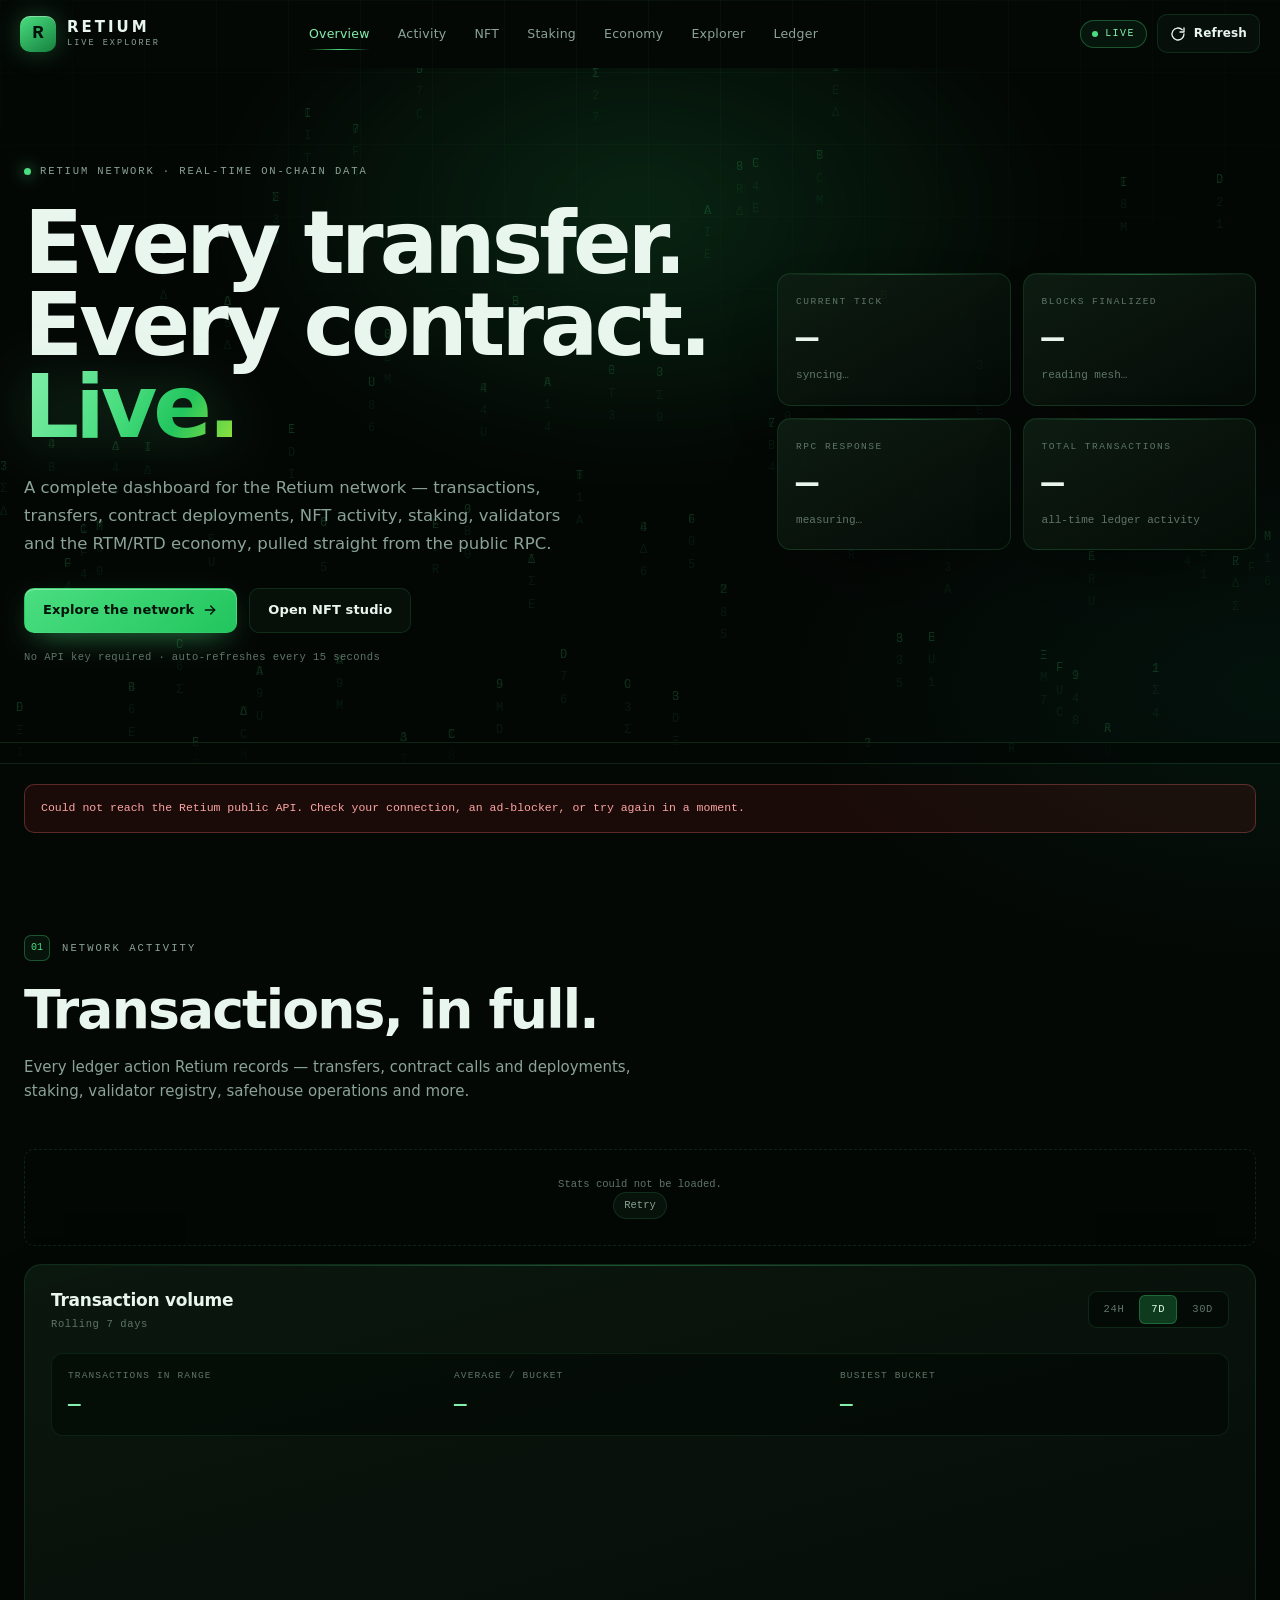
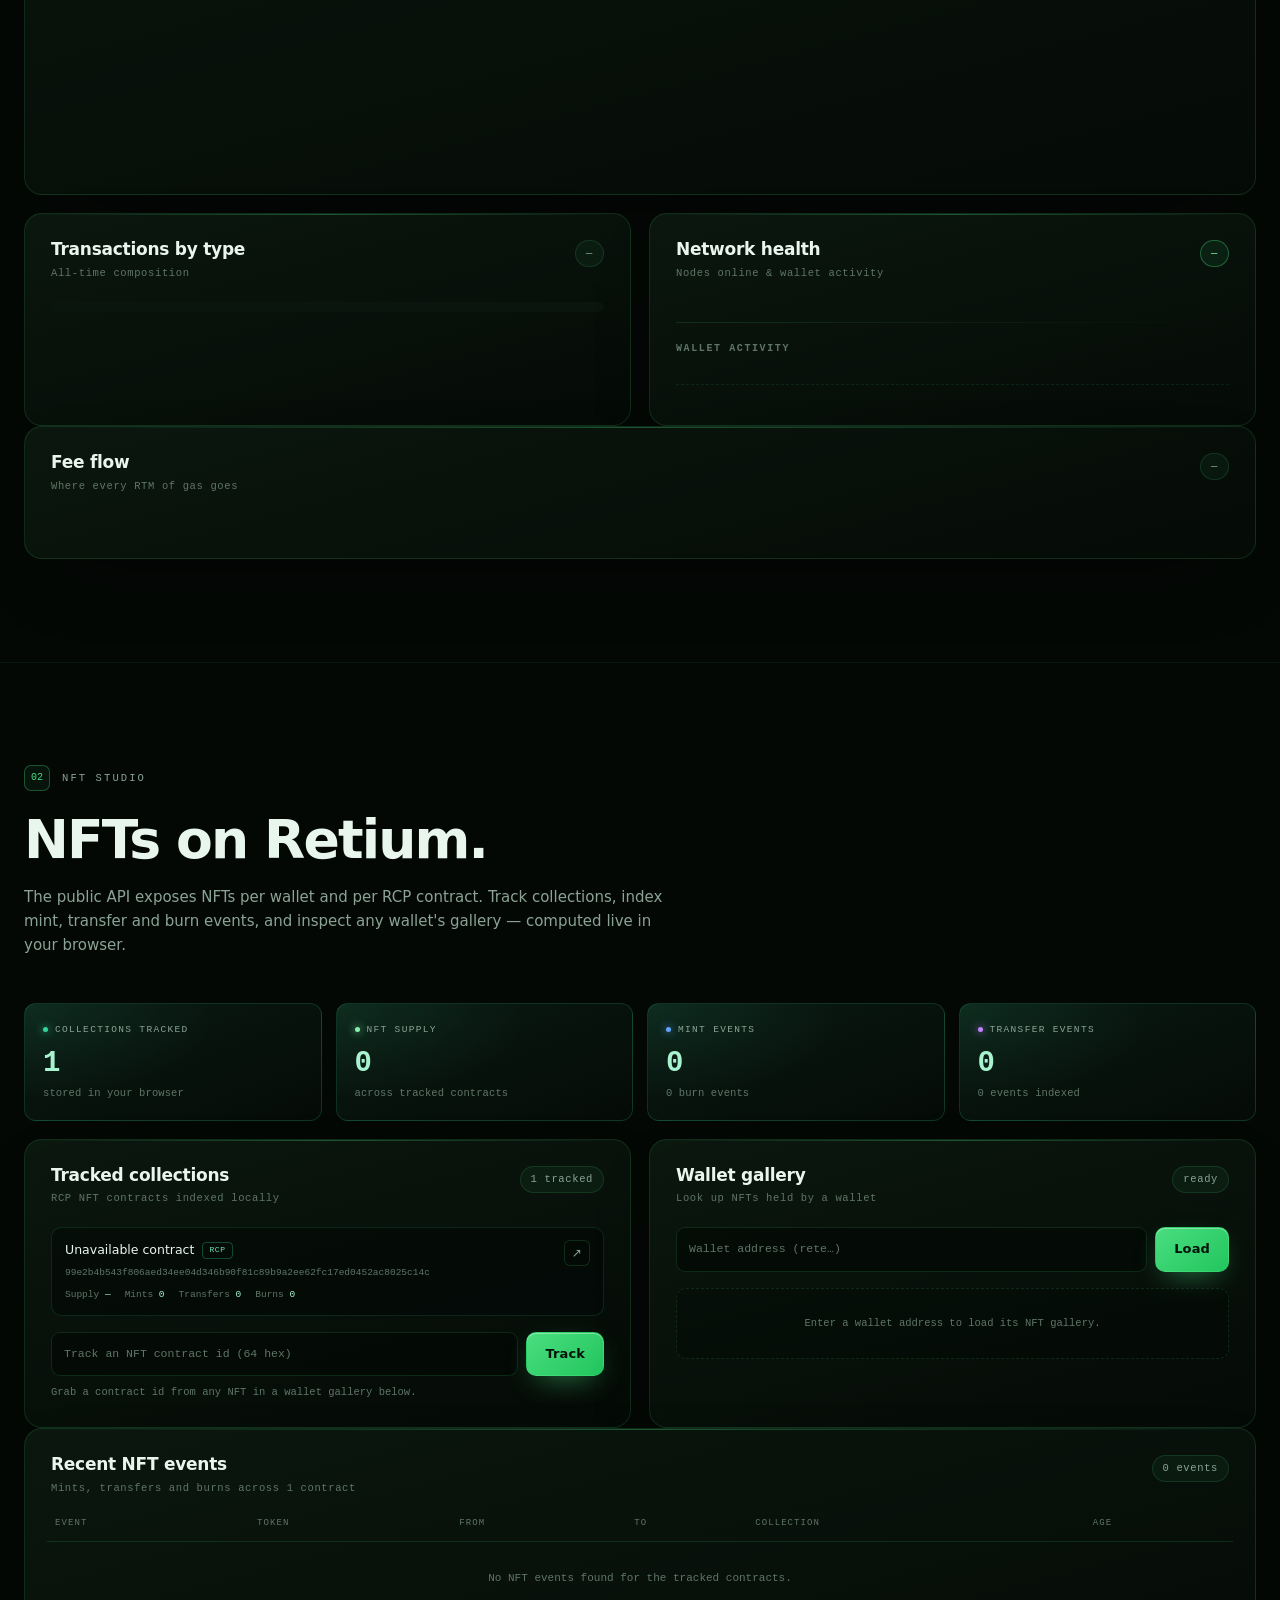
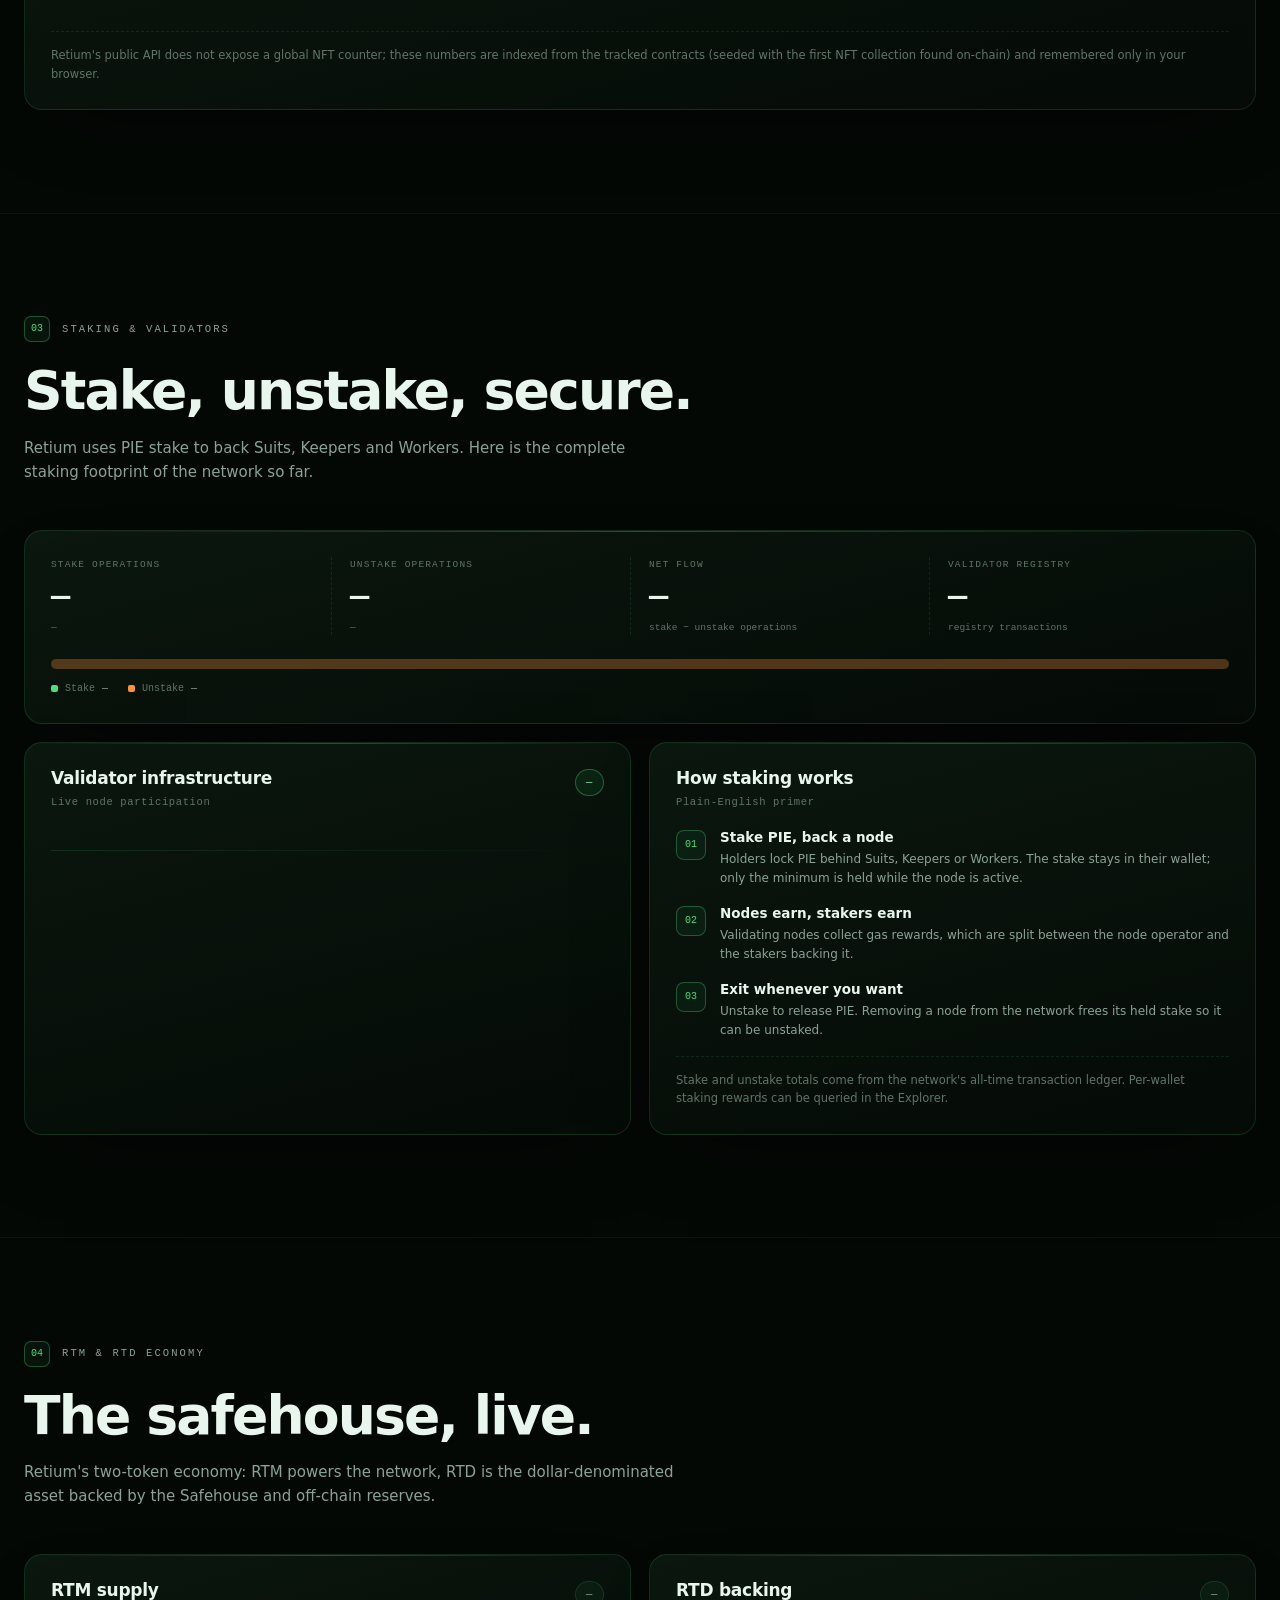
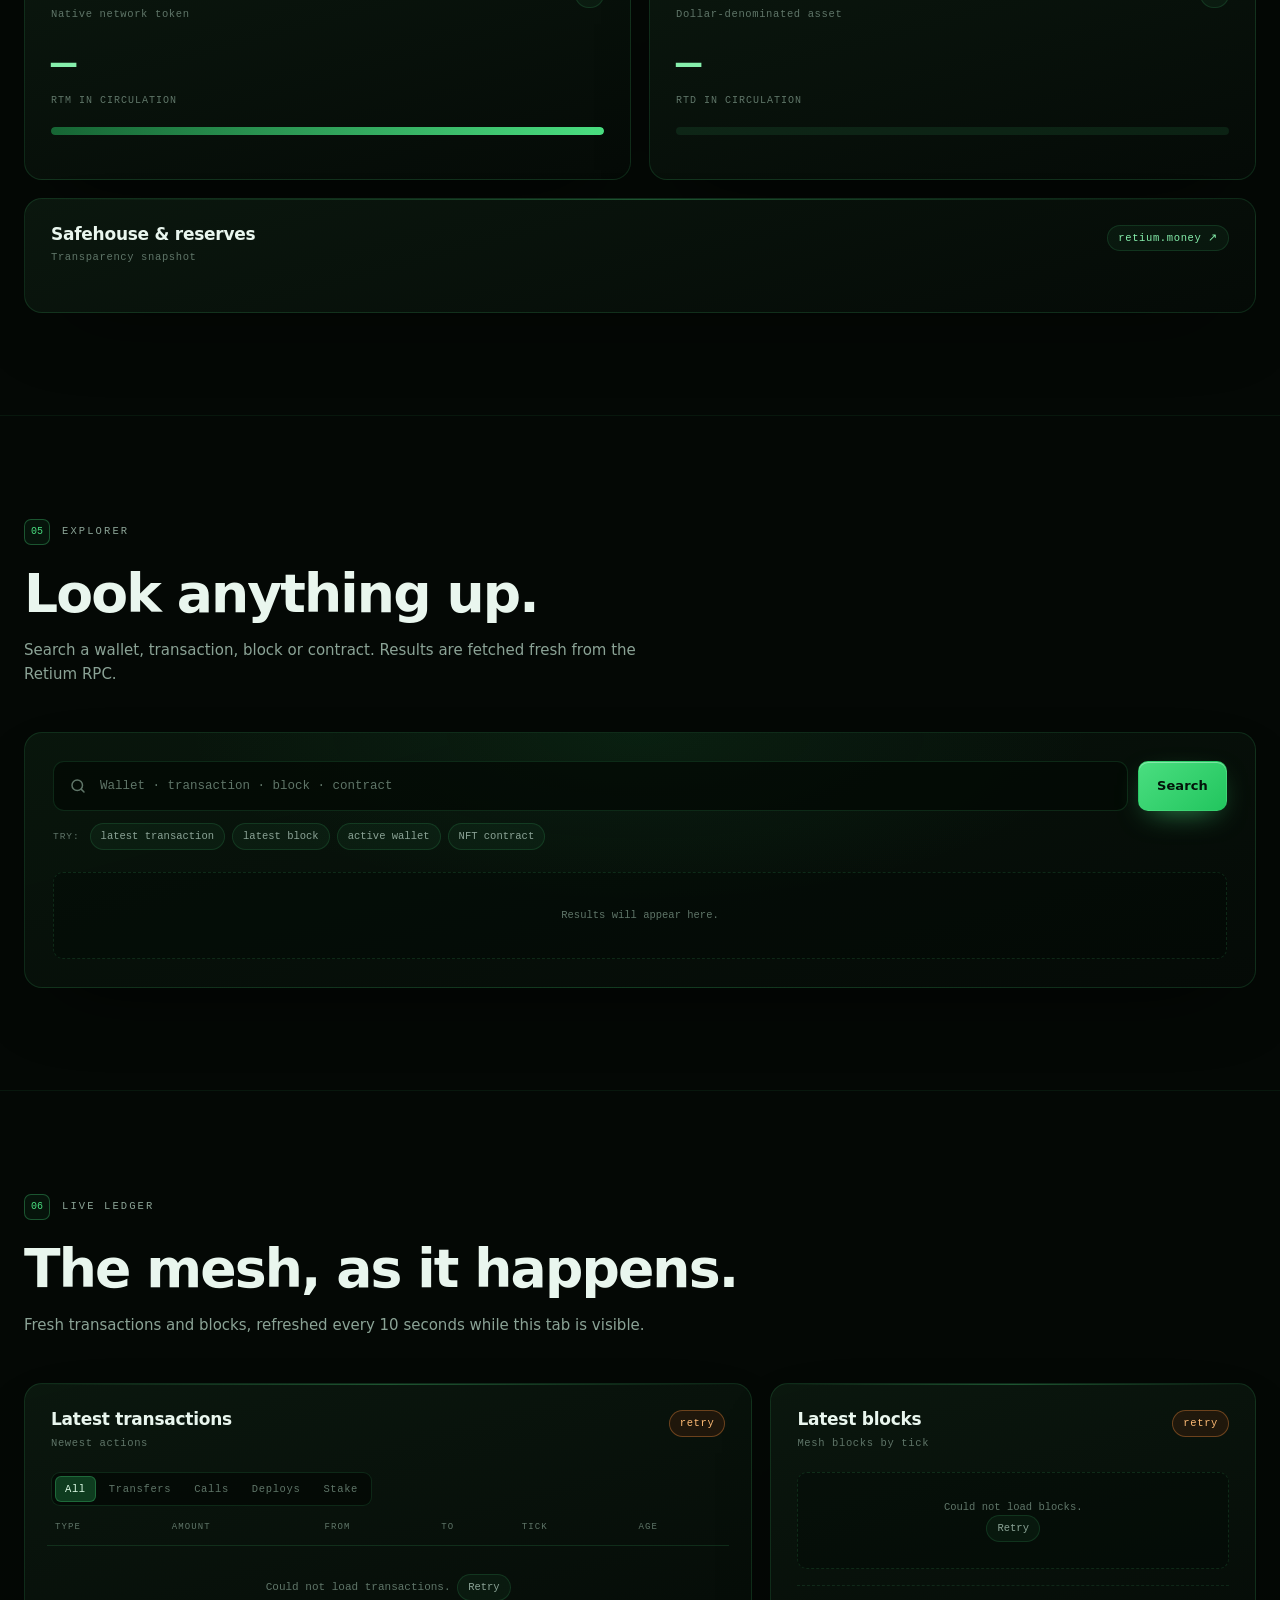
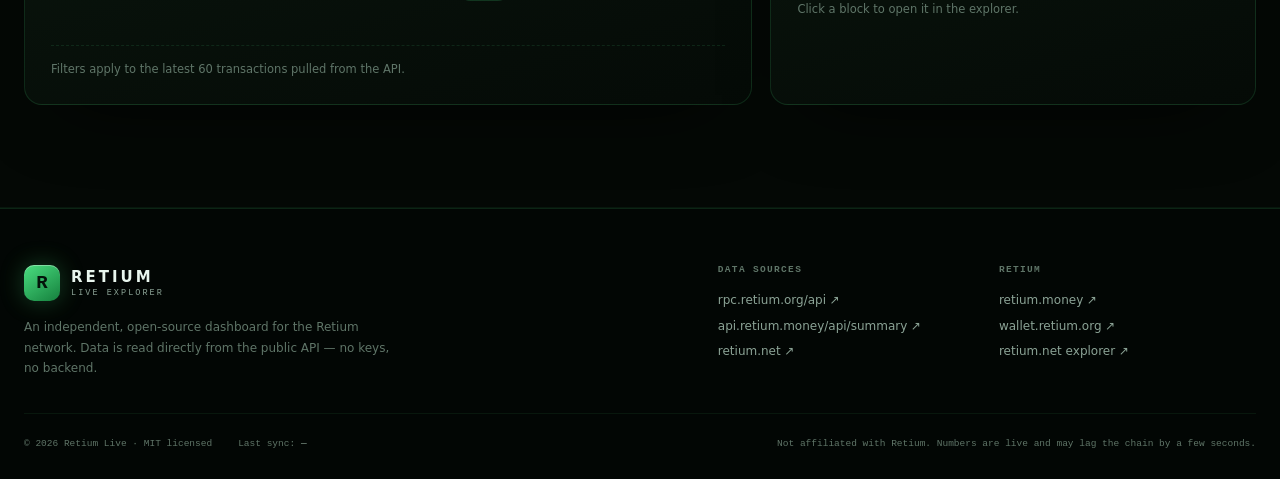
==== index.html @ 0f6c24db "Retium Live: real-time network dashboard" ====
<!doctype html>
<html lang="en">
<head>
  <meta charset="utf-8" />
  <meta name="viewport" content="width=device-width, initial-scale=1" />
  <meta name="description" content="Retium Live — a complete real-time dashboard for the Retium network: transactions, transfers, contract deployments, NFT activity, staking, validators and the RTM/RTD economy." />
  <meta name="theme-color" content="#040805" />
  <meta property="og:title" content="Retium Live — Network Dashboard" />
  <meta property="og:description" content="Live on-chain data for the Retium network. Transactions, contracts, NFTs, staking and the RTM/RTD economy." />
  <meta property="og:type" content="website" />
  <title>Retium Live — Network Dashboard</title>
  <link rel="icon" href="assets/favicon.svg" type="image/svg+xml" />
  <link rel="preconnect" href="https://rpc.retium.org" crossorigin />
  <link rel="preconnect" href="https://api.retium.money" crossorigin />
  <link rel="stylesheet" href="assets/styles.css" />
</head>
<body>
  <a class="skip-link" href="#activity">Skip to live data</a>
  <div class="bg-grid" aria-hidden="true"></div>

  <header class="site-header" id="site-header">
    <div class="header-inner">
      <a class="brand" href="#overview" aria-label="Retium Live — home">
        <span class="brand-mark" aria-hidden="true">R</span>
        <span class="brand-copy">
          <strong>RETIUM</strong>
          <small>LIVE EXPLORER</small>
        </span>
      </a>

      <nav class="nav" id="nav" aria-label="Sections">
        <a class="nav-link is-active" href="#overview">Overview</a>
        <a class="nav-link" href="#activity">Activity</a>
        <a class="nav-link" href="#nft">NFT</a>
        <a class="nav-link" href="#staking">Staking</a>
        <a class="nav-link" href="#economy">Economy</a>
        <a class="nav-link" href="#explorer">Explorer</a>
        <a class="nav-link" href="#ledger">Ledger</a>
      </nav>

      <div class="header-tools">
        <span class="live-pill" title="Live connection to rpc.retium.org">
          <span class="dot" aria-hidden="true"></span>Live
        </span>
        <button class="btn btn-ghost btn-icon" id="refresh-btn" type="button" title="Refresh all data">
          <svg viewBox="0 0 24 24" width="16" height="16" fill="none" stroke="currentColor" stroke-width="2" stroke-linecap="round" stroke-linejoin="round" aria-hidden="true">
            <path d="M21 12a9 9 0 1 1-2.64-6.36" /><path d="M21 3v6h-6" />
          </svg>
          <span>Refresh</span>
        </button>
        <button class="menu-btn" id="menu-btn" type="button" aria-label="Toggle navigation" aria-expanded="false" aria-controls="nav">
          <span></span><span></span><span></span>
        </button>
      </div>
    </div>
  </header>

  <main>
    <!-- ======================= HERO ======================= -->
    <section class="hero" id="overview">
      <canvas class="hero-rain" id="rain" aria-hidden="true"></canvas>
      <div class="hero-glow" aria-hidden="true"></div>

      <div class="wrap hero-inner">
        <div class="hero-copy">
          <p class="eyebrow"><span class="eyebrow-dot" aria-hidden="true"></span>Retium network · real-time on-chain data</p>
          <h1>Every transfer.<br />Every contract.<br /><em>Live.</em></h1>
          <p class="lede">
            A complete dashboard for the Retium network — transactions, transfers, contract deployments,
            NFT activity, staking, validators and the RTM/RTD economy, pulled straight from the public RPC.
          </p>
          <div class="hero-actions">
            <a class="btn btn-primary" href="#activity">
              Explore the network
              <svg viewBox="0 0 24 24" width="16" height="16" fill="none" stroke="currentColor" stroke-width="2" stroke-linecap="round" stroke-linejoin="round" aria-hidden="true"><path d="M5 12h14" /><path d="m13 6 6 6-6 6" /></svg>
            </a>
            <a class="btn btn-ghost" href="#nft">Open NFT studio</a>
          </div>
          <p class="hero-note">No API key required · auto-refreshes every 15 seconds</p>
        </div>

        <div class="hero-status" aria-label="Network status">
          <div class="status-card">
            <span class="status-label">Current tick</span>
            <strong id="hero-tick">—</strong>
            <span class="status-sub" id="hero-tick-sub">syncing…</span>
          </div>
          <div class="status-card">
            <span class="status-label">Blocks finalized</span>
            <strong id="hero-blocks">—</strong>
            <span class="status-sub" id="hero-blocks-sub">reading mesh…</span>
          </div>
          <div class="status-card">
            <span class="status-label">RPC response</span>
            <strong id="hero-rpc">—</strong>
            <span class="status-sub" id="hero-rpc-sub">measuring…</span>
          </div>
          <div class="status-card">
            <span class="status-label">Total transactions</span>
            <strong id="hero-total">—</strong>
            <span class="status-sub" id="hero-total-sub">all-time ledger activity</span>
          </div>
        </div>
      </div>

      <div class="hero-marquee" aria-hidden="true">
        <div class="marquee-track" id="marquee"></div>
      </div>
    </section>

    <noscript>
      <div class="wrap"><div class="alert">This dashboard needs JavaScript to query the Retium public API.</div></div>
    </noscript>

    <!-- ======================= ACTIVITY ======================= -->
    <section class="section" id="activity">
      <div class="wrap">
        <div class="section-head reveal">
          <p class="section-kicker"><span>01</span> Network activity</p>
          <h2>Transactions, in full.</h2>
          <p>Every ledger action Retium records — transfers, contract calls and deployments, staking, validator registry, safehouse operations and more.</p>
        </div>

        <div class="kpi-grid" id="kpi-grid" aria-live="polite">
          <div class="kpi skeleton"></div><div class="kpi skeleton"></div><div class="kpi skeleton"></div><div class="kpi skeleton"></div>
          <div class="kpi skeleton"></div><div class="kpi skeleton"></div><div class="kpi skeleton"></div><div class="kpi skeleton"></div>
        </div>

        <div class="panel chart-panel reveal">
          <div class="panel-head">
            <div>
              <h3>Transaction volume</h3>
              <p class="panel-sub" id="hist-caption">Rolling 7 days</p>
            </div>
            <div class="segmented" id="range-buttons" role="group" aria-label="Chart range">
              <button type="button" data-range="1d">24H</button>
              <button type="button" data-range="7d" class="is-active">7D</button>
              <button type="button" data-range="30d">30D</button>
            </div>
          </div>

          <div class="chart-summary">
            <div><span>Transactions in range</span><strong id="hist-total">—</strong></div>
            <div><span>Average / bucket</span><strong id="hist-avg">—</strong></div>
            <div><span>Busiest bucket</span><strong id="hist-peak">—</strong></div>
          </div>

          <div class="chart-wrap">
            <svg id="hist-chart" viewBox="0 0 1000 280" role="img" aria-label="Transaction histogram"></svg>
            <div class="chart-tip" id="chart-tip" hidden></div>
          </div>
        </div>

        <div class="two-col">
          <div class="panel reveal">
            <div class="panel-head">
              <div>
                <h3>Transactions by type</h3>
                <p class="panel-sub">All-time composition</p>
              </div>
              <span class="pill" id="type-total">—</span>
            </div>
            <div class="type-stack" id="type-stack"></div>
            <ul class="type-list" id="type-list"></ul>
          </div>

          <div class="panel reveal">
            <div class="panel-head">
              <div>
                <h3>Network health</h3>
                <p class="panel-sub">Nodes online &amp; wallet activity</p>
              </div>
              <span class="pill ok" id="node-summary">—</span>
            </div>
            <div class="node-grid" id="node-grid"></div>
            <div class="divider"></div>
            <h4 class="mini-title">Wallet activity</h4>
            <div class="windows" id="wallet-windows"></div>
            <div class="ledger-chips" id="ledger-chips"></div>
          </div>
        </div>

        <div class="panel reveal">
          <div class="panel-head">
            <div>
              <h3>Fee flow</h3>
              <p class="panel-sub">Where every RTM of gas goes</p>
            </div>
            <span class="pill" id="fees-blocks">—</span>
          </div>
          <div class="fee-grid" id="fee-grid"></div>
          <div class="fee-bars" id="fee-bars"></div>
        </div>
      </div>
    </section>

    <!-- ======================= NFT ======================= -->
    <section class="section" id="nft">
      <div class="wrap">
        <div class="section-head reveal">
          <p class="section-kicker"><span>02</span> NFT studio</p>
          <h2>NFTs on Retium.</h2>
          <p>The public API exposes NFTs per wallet and per RCP contract. Track collections, index mint, transfer and burn events, and inspect any wallet's gallery — computed live in your browser.</p>
        </div>

        <div class="nft-kpis" id="nft-kpis" aria-live="polite">
          <div class="nft-kpi skeleton"></div><div class="nft-kpi skeleton"></div><div class="nft-kpi skeleton"></div><div class="nft-kpi skeleton"></div>
        </div>

        <div class="two-col">
          <div class="panel reveal">
            <div class="panel-head">
              <div>
                <h3>Tracked collections</h3>
                <p class="panel-sub">RCP NFT contracts indexed locally</p>
              </div>
              <span class="pill" id="nft-collection-count">—</span>
            </div>
            <div class="collection-list" id="nft-collections">
              <div class="empty-state">Loading collections…</div>
            </div>
            <form class="inline-form" id="add-collection-form" autocomplete="off">
              <label class="sr-only" for="collection-input">NFT contract id</label>
              <input id="collection-input" name="collection" type="text" placeholder="Track an NFT contract id (64 hex)" spellcheck="false" />
              <button class="btn btn-primary" type="submit">Track</button>
            </form>
            <p class="form-hint" id="collection-hint">Grab a contract id from any NFT in a wallet gallery below.</p>
          </div>

          <div class="panel reveal">
            <div class="panel-head">
              <div>
                <h3>Wallet gallery</h3>
                <p class="panel-sub">Look up NFTs held by a wallet</p>
              </div>
              <span class="pill" id="nft-wallet-count">—</span>
            </div>
            <form class="inline-form" id="wallet-nft-form" autocomplete="off">
              <label class="sr-only" for="wallet-nft-input">Wallet address</label>
              <input id="wallet-nft-input" name="wallet" type="text" placeholder="Wallet address (rete…)" spellcheck="false" />
              <button class="btn btn-primary" type="submit">Load</button>
            </form>
            <div class="nft-gallery" id="wallet-nft-result">
              <div class="empty-state">Enter a wallet address to load its NFT gallery.</div>
            </div>
          </div>
        </div>

        <div class="panel reveal">
          <div class="panel-head">
            <div>
              <h3>Recent NFT events</h3>
              <p class="panel-sub" id="nft-events-sub">Mints, transfers and burns</p>
            </div>
            <span class="pill" id="nft-event-count">—</span>
          </div>
          <div class="table-wrap">
            <table class="data-table">
              <thead>
                <tr>
                  <th>Event</th>
                  <th>Token</th>
                  <th>From</th>
                  <th>To</th>
                  <th class="hide-sm">Collection</th>
                  <th>Age</th>
                </tr>
              </thead>
              <tbody id="nft-events-body">
                <tr><td colspan="6" class="empty-cell">Indexing…</td></tr>
              </tbody>
            </table>
          </div>
          <p class="panel-note">
            Retium's public API does not expose a global NFT counter; these numbers are indexed from the tracked
            contracts (seeded with the first NFT collection found on-chain) and remembered only in your browser.
          </p>
        </div>
      </div>
    </section>

    <!-- ======================= STAKING ======================= -->
    <section class="section" id="staking">
      <div class="wrap">
        <div class="section-head reveal">
          <p class="section-kicker"><span>03</span> Staking &amp; validators</p>
          <h2>Stake, unstake, secure.</h2>
          <p>Retium uses PIE stake to back Suits, Keepers and Workers. Here is the complete staking footprint of the network so far.</p>
        </div>

        <div class="staking-banner panel reveal">
          <div class="staking-numbers">
            <div>
              <span>Stake operations</span>
              <strong id="stake-count">—</strong>
              <em id="stake-share">—</em>
            </div>
            <div>
              <span>Unstake operations</span>
              <strong id="unstake-count">—</strong>
              <em id="unstake-share">—</em>
            </div>
            <div>
              <span>Net flow</span>
              <strong id="stake-net">—</strong>
              <em>stake − unstake operations</em>
            </div>
            <div>
              <span>Validator registry</span>
              <strong id="validator-count">—</strong>
              <em>registry transactions</em>
            </div>
          </div>
          <div class="stake-bar" aria-hidden="true">
            <div class="stake-bar-fill" id="stake-bar"></div>
          </div>
          <div class="stake-legend">
            <span><i class="swatch green"></i>Stake <b id="stake-legend">—</b></span>
            <span><i class="swatch orange"></i>Unstake <b id="unstake-legend">—</b></span>
          </div>
        </div>

        <div class="two-col">
          <div class="panel reveal">
            <div class="panel-head">
              <div>
                <h3>Validator infrastructure</h3>
                <p class="panel-sub">Live node participation</p>
              </div>
              <span class="pill ok" id="validator-summary">—</span>
            </div>
            <div class="node-grid" id="staking-nodes"></div>
            <div class="divider"></div>
            <div class="staking-facts" id="staking-facts"></div>
          </div>

          <div class="panel reveal">
            <div class="panel-head">
              <div>
                <h3>How staking works</h3>
                <p class="panel-sub">Plain-English primer</p>
              </div>
            </div>
            <div class="explainer">
              <article>
                <span class="explainer-num">01</span>
                <div>
                  <h4>Stake PIE, back a node</h4>
                  <p>Holders lock PIE behind Suits, Keepers or Workers. The stake stays in their wallet; only the minimum is held while the node is active.</p>
                </div>
              </article>
              <article>
                <span class="explainer-num">02</span>
                <div>
                  <h4>Nodes earn, stakers earn</h4>
                  <p>Validating nodes collect gas rewards, which are split between the node operator and the stakers backing it.</p>
                </div>
              </article>
              <article>
                <span class="explainer-num">03</span>
                <div>
                  <h4>Exit whenever you want</h4>
                  <p>Unstake to release PIE. Removing a node from the network frees its held stake so it can be unstaked.</p>
                </div>
              </article>
            </div>
            <div class="panel-note">
              Stake and unstake totals come from the network's all-time transaction ledger. Per-wallet staking rewards can be
              queried in the Explorer.
            </div>
          </div>
        </div>
      </div>
    </section>

    <!-- ======================= ECONOMY ======================= -->
    <section class="section" id="economy">
      <div class="wrap">
        <div class="section-head reveal">
          <p class="section-kicker"><span>04</span> RTM &amp; RTD economy</p>
          <h2>The safehouse, live.</h2>
          <p>Retium's two-token economy: RTM powers the network, RTD is the dollar-denominated asset backed by the Safehouse and off-chain reserves.</p>
        </div>

        <div class="economy-grid">
          <div class="panel reveal">
            <div class="panel-head">
              <div>
                <h3>RTM supply</h3>
                <p class="panel-sub">Native network token</p>
              </div>
              <span class="pill" id="rtm-status">—</span>
            </div>
            <div class="big-number" id="rtm-circulating">—</div>
            <p class="big-number-label">RTM in circulation</p>
            <div class="supply-bar" aria-hidden="true">
              <div class="supply-bar-inventory" id="rtm-inventory-bar"></div>
            </div>
            <ul class="stat-rows" id="rtm-rows"></ul>
          </div>

          <div class="panel reveal">
            <div class="panel-head">
              <div>
                <h3>RTD backing</h3>
                <p class="panel-sub">Dollar-denominated asset</p>
              </div>
              <span class="pill" id="rtd-status">—</span>
            </div>
            <div class="big-number" id="rtd-supply">—</div>
            <p class="big-number-label">RTD in circulation</p>
            <div class="backing-meter" aria-hidden="true">
              <div class="backing-meter-fill" id="rtd-backing-bar"></div>
            </div>
            <ul class="stat-rows" id="rtd-rows"></ul>
          </div>
        </div>

        <div class="panel reveal">
          <div class="panel-head">
            <div>
              <h3>Safehouse &amp; reserves</h3>
              <p class="panel-sub">Transparency snapshot</p>
            </div>
            <a class="pill link" href="https://retium.money/safehouse" target="_blank" rel="noreferrer">retium.money ↗</a>
          </div>
          <div class="economy-facts" id="economy-facts"></div>
        </div>
      </div>
    </section>

    <!-- ======================= EXPLORER ======================= -->
    <section class="section" id="explorer">
      <div class="wrap">
        <div class="section-head reveal">
          <p class="section-kicker"><span>05</span> Explorer</p>
          <h2>Look anything up.</h2>
          <p>Search a wallet, transaction, block or contract. Results are fetched fresh from the Retium RPC.</p>
        </div>

        <div class="explorer-box reveal">
          <form class="search-form" id="search-form" autocomplete="off">
            <label class="sr-only" for="search-input">Search the Retium network</label>
            <svg class="search-icon" viewBox="0 0 24 24" width="18" height="18" fill="none" stroke="currentColor" stroke-width="2" stroke-linecap="round" aria-hidden="true"><circle cx="11" cy="11" r="7" /><path d="m20 20-3.5-3.5" /></svg>
            <input id="search-input" type="text" placeholder="Wallet · transaction · block · contract" spellcheck="false" />
            <button class="btn btn-primary" type="submit">Search</button>
          </form>
          <div class="quick-chips">
            <span>Try:</span>
            <button type="button" class="chip" id="try-tx">latest transaction</button>
            <button type="button" class="chip" id="try-block">latest block</button>
            <button type="button" class="chip" id="try-wallet">active wallet</button>
            <button type="button" class="chip" id="try-nft">NFT contract</button>
          </div>
          <div class="explorer-result" id="explorer-result" aria-live="polite">
            <div class="empty-state">Results will appear here.</div>
          </div>
        </div>
      </div>
    </section>

    <!-- ======================= LEDGER FEED ======================= -->
    <section class="section" id="ledger">
      <div class="wrap">
        <div class="section-head reveal">
          <p class="section-kicker"><span>06</span> Live ledger</p>
          <h2>The mesh, as it happens.</h2>
          <p>Fresh transactions and blocks, refreshed every 10 seconds while this tab is visible.</p>
        </div>

        <div class="feed-grid">
          <div class="panel reveal">
            <div class="panel-head">
              <div>
                <h3>Latest transactions</h3>
                <p class="panel-sub" id="feed-sub">Newest actions</p>
              </div>
              <span class="pill ok" id="feed-status">syncing</span>
            </div>
            <div class="segmented filter-bar" id="feed-filters" role="group" aria-label="Filter transactions">
              <button type="button" data-filter="all" class="is-active">All</button>
              <button type="button" data-filter="transfer">Transfers</button>
              <button type="button" data-filter="contract_call">Calls</button>
              <button type="button" data-filter="contract_deploy">Deploys</button>
              <button type="button" data-filter="stake">Stake</button>
            </div>
            <div class="table-wrap">
              <table class="data-table tx-table">
                <thead>
                  <tr>
                    <th>Type</th>
                    <th>Amount</th>
                    <th>From</th>
                    <th>To</th>
                    <th class="hide-sm">Tick</th>
                    <th>Age</th>
                  </tr>
                </thead>
                <tbody id="tx-body">
                  <tr><td colspan="6" class="empty-cell">Loading transactions…</td></tr>
                </tbody>
              </table>
            </div>
            <p class="panel-note">Filters apply to the latest 60 transactions pulled from the API.</p>
          </div>

          <div class="panel reveal">
            <div class="panel-head">
              <div>
                <h3>Latest blocks</h3>
                <p class="panel-sub">Mesh blocks by tick</p>
              </div>
              <span class="pill" id="block-status">syncing</span>
            </div>
            <div class="block-list" id="block-list">
              <div class="empty-state">Loading blocks…</div>
            </div>
            <p class="panel-note">Click a block to open it in the explorer.</p>
          </div>
        </div>
      </div>
    </section>
  </main>

  <footer class="site-footer">
    <div class="wrap footer-inner">
      <div class="footer-brand">
        <a class="brand" href="#overview">
          <span class="brand-mark" aria-hidden="true">R</span>
          <span class="brand-copy"><strong>RETIUM</strong><small>LIVE EXPLORER</small></span>
        </a>
        <p>An independent, open-source dashboard for the Retium network. Data is read directly from the public API — no keys, no backend.</p>
      </div>
      <div class="footer-links">
        <div>
          <h4>Data sources</h4>
          <a href="https://rpc.retium.org/api/stats" target="_blank" rel="noreferrer">rpc.retium.org/api ↗</a>
          <a href="https://api.retium.money/api/summary" target="_blank" rel="noreferrer">api.retium.money/api/summary ↗</a>
          <a href="https://retium.net" target="_blank" rel="noreferrer">retium.net ↗</a>
        </div>
        <div>
          <h4>Retium</h4>
          <a href="https://retium.money" target="_blank" rel="noreferrer">retium.money ↗</a>
          <a href="https://wallet.retium.org" target="_blank" rel="noreferrer">wallet.retium.org ↗</a>
          <a href="https://retium.net" target="_blank" rel="noreferrer">retium.net explorer ↗</a>
        </div>
      </div>
    </div>
    <div class="wrap footer-bottom">
      <span>© <span id="year">2026</span> Retium Live · MIT licensed</span>
      <span>Last sync: <b id="last-sync">—</b></span>
      <span class="footer-note">Not affiliated with Retium. Numbers are live and may lag the chain by a few seconds.</span>
    </div>
  </footer>

  <div class="toast" id="toast" role="status" aria-live="polite"></div>

  <script src="assets/app.js" defer></script>
</body>
</html>
---- assets/styles.css ----
/* ============================================================
   Retium Live — dashboard styles
   No frameworks, no build step.
   ============================================================ */

:root {
  --bg: #040805;
  --bg-2: #060d08;
  --panel: rgba(9, 20, 12, 0.78);
  --panel-2: rgba(5, 12, 7, 0.9);
  --line: rgba(74, 222, 128, 0.14);
  --line-strong: rgba(74, 222, 128, 0.32);
  --green: #4ade80;
  --green-bright: #86efac;
  --green-dim: #166534;
  --lime: #bef264;
  --cyan: #34d399;
  --orange: #fb923c;
  --purple: #c084fc;
  --blue: #60a5fa;
  --pink: #f472b6;
  --text: #e9f6ee;
  --muted: #8ba396;
  --muted-2: #5f7568;
  --mono: ui-monospace, "Cascadia Code", "SFMono-Regular", Menlo, Consolas, "Liberation Mono", monospace;
  --sans: "Inter", "Segoe UI", system-ui, -apple-system, BlinkMacSystemFont, sans-serif;
  --radius: 18px;
  --radius-sm: 12px;
  --header-h: 68px;
  --shadow: 0 30px 80px -40px rgba(0, 0, 0, 0.95);
}

*,
*::before,
*::after { box-sizing: border-box; }

html {
  scroll-behavior: smooth;
  scroll-padding-top: calc(var(--header-h) + 16px);
}

body {
  margin: 0;
  background:
    radial-gradient(1200px 600px at 15% -10%, rgba(34, 197, 94, 0.13), transparent 60%),
    radial-gradient(900px 500px at 100% 10%, rgba(16, 185, 129, 0.07), transparent 55%),
    var(--bg);
  color: var(--text);
  font-family: var(--sans);
  font-size: 15px;
  line-height: 1.6;
  -webkit-font-smoothing: antialiased;
  overflow-x: hidden;
}

img, svg, canvas { display: block; max-width: 100%; }
a { color: inherit; }
button, input { font: inherit; }
button { color: inherit; }
h1, h2, h3, h4 { line-height: 1.15; margin: 0; }
p { margin: 0; }
ul { margin: 0; padding: 0; list-style: none; }

::selection { background: rgba(74, 222, 128, 0.28); color: #fff; }

:focus-visible {
  outline: 2px solid var(--green);
  outline-offset: 3px;
  border-radius: 6px;
}

/* ---------- layout helpers ---------- */
.wrap {
  width: min(1240px, calc(100% - 48px));
  margin-inline: auto;
}

.sr-only {
  position: absolute;
  width: 1px; height: 1px;
  padding: 0; margin: -1px;
  overflow: hidden;
  clip: rect(0 0 0 0);
  white-space: nowrap;
  border: 0;
}

.skip-link {
  position: fixed;
  top: 12px; left: 12px;
  z-index: 200;
  padding: 10px 16px;
  background: var(--green);
  color: #04140a;
  font-weight: 700;
  border-radius: 8px;
  transform: translateY(-160%);
  transition: transform 0.2s ease;
}
.skip-link:focus { transform: none; }

.bg-grid {
  position: fixed;
  inset: 0;
  z-index: -1;
  pointer-events: none;
  background-image:
    linear-gradient(rgba(74, 222, 128, 0.05) 1px, transparent 1px),
    linear-gradient(90deg, rgba(74, 222, 128, 0.05) 1px, transparent 1px);
  background-size: 72px 72px;
  -webkit-mask-image: radial-gradient(ellipse 90% 60% at 50% 0%, #000 0%, transparent 78%);
  mask-image: radial-gradient(ellipse 90% 60% at 50% 0%, #000 0%, transparent 78%);
}

/* ---------- header ---------- */
.site-header {
  position: sticky;
  top: 0;
  z-index: 100;
  height: var(--header-h);
  border-bottom: 1px solid transparent;
  transition: background 0.3s ease, border-color 0.3s ease, backdrop-filter 0.3s ease;
}
.site-header.is-scrolled {
  background: rgba(4, 8, 5, 0.82);
  border-bottom-color: var(--line);
  -webkit-backdrop-filter: blur(18px);
  backdrop-filter: blur(18px);
}

.header-inner {
  width: min(1320px, calc(100% - 40px));
  height: 100%;
  margin-inline: auto;
  display: flex;
  align-items: center;
  gap: 24px;
}

.brand {
  display: inline-flex;
  align-items: center;
  gap: 11px;
  text-decoration: none;
  flex-shrink: 0;
}
.brand-mark {
  display: grid;
  place-items: center;
  width: 36px; height: 36px;
  border-radius: 10px;
  background: linear-gradient(145deg, #4ade80, #15803d);
  color: #03130a;
  font-family: var(--mono);
  font-weight: 800;
  font-size: 19px;
  box-shadow: 0 0 24px rgba(74, 222, 128, 0.28), inset 0 1px 0 rgba(255, 255, 255, 0.35);
}
.brand-copy { display: flex; flex-direction: column; line-height: 1; }
.brand-copy strong {
  font-size: 15px;
  letter-spacing: 0.2em;
  font-weight: 700;
}
.brand-copy small {
  font-family: var(--mono);
  font-size: 8.5px;
  letter-spacing: 0.24em;
  color: var(--muted);
  margin-top: 4px;
}

.nav {
  display: flex;
  align-items: center;
  gap: 4px;
  margin-inline: auto;
}
.nav-link {
  position: relative;
  padding: 8px 12px;
  font-size: 12.5px;
  font-weight: 500;
  letter-spacing: 0.02em;
  color: var(--muted);
  text-decoration: none;
  border-radius: 8px;
  transition: color 0.2s ease, background 0.2s ease;
}
.nav-link:hover { color: var(--text); background: rgba(74, 222, 128, 0.06); }
.nav-link.is-active { color: var(--green-bright); }
.nav-link.is-active::after {
  content: "";
  position: absolute;
  left: 12px; right: 12px; bottom: 2px;
  height: 1px;
  background: linear-gradient(90deg, transparent, var(--green), transparent);
}

.header-tools { display: flex; align-items: center; gap: 10px; margin-left: auto; }

.live-pill {
  display: inline-flex;
  align-items: center;
  gap: 7px;
  padding: 5px 11px;
  border: 1px solid var(--line-strong);
  border-radius: 99px;
  background: rgba(22, 101, 52, 0.16);
  color: var(--green-bright);
  font-family: var(--mono);
  font-size: 10px;
  letter-spacing: 0.14em;
  text-transform: uppercase;
  white-space: nowrap;
}
.live-pill .dot {
  width: 6px; height: 6px;
  border-radius: 50%;
  background: var(--green);
  box-shadow: 0 0 0 0 rgba(74, 222, 128, 0.7);
  animation: pulse 2s infinite;
}

.menu-btn {
  display: none;
  width: 38px; height: 38px;
  border: 1px solid var(--line);
  border-radius: 9px;
  background: rgba(9, 20, 12, 0.8);
  cursor: pointer;
  padding: 0;
  place-content: center;
  gap: 4px;
}
.menu-btn span {
  display: block;
  width: 16px; height: 1.5px;
  margin: 3px auto;
  background: var(--green-bright);
  transition: transform 0.2s ease, opacity 0.2s ease;
}
.menu-btn[aria-expanded="true"] span:nth-child(1) { transform: translateY(5.5px) rotate(45deg); }
.menu-btn[aria-expanded="true"] span:nth-child(2) { opacity: 0; }
.menu-btn[aria-expanded="true"] span:nth-child(3) { transform: translateY(-5.5px) rotate(-45deg); }

/* ---------- buttons ---------- */
.btn {
  display: inline-flex;
  align-items: center;
  justify-content: center;
  gap: 8px;
  padding: 11px 18px;
  border-radius: 10px;
  border: 1px solid transparent;
  font-size: 13px;
  font-weight: 600;
  letter-spacing: 0.01em;
  text-decoration: none;
  cursor: pointer;
  transition: transform 0.18s ease, background 0.18s ease, border-color 0.18s ease, box-shadow 0.18s ease, color 0.18s ease;
  white-space: nowrap;
}
.btn:hover { transform: translateY(-1px); }
.btn:active { transform: translateY(0); }

.btn-primary {
  background: linear-gradient(140deg, #4ade80, #22c55e);
  color: #03130a;
  box-shadow: 0 10px 30px -12px rgba(74, 222, 128, 0.7), inset 0 1px 0 rgba(255, 255, 255, 0.35);
}
.btn-primary:hover { background: linear-gradient(140deg, #6ee7a0, #34d399); }

.btn-ghost {
  background: rgba(9, 20, 12, 0.6);
  border-color: var(--line);
  color: var(--text);
}
.btn-ghost:hover { border-color: var(--line-strong); background: rgba(74, 222, 128, 0.07); }

.btn-icon { padding: 9px 12px; font-size: 12px; }

.btn[disabled] { opacity: 0.55; cursor: wait; transform: none; }

#refresh-btn.is-loading { pointer-events: none; opacity: 0.7; }
#refresh-btn.is-loading svg { animation: spin 0.9s linear infinite; }
@keyframes spin { to { transform: rotate(360deg); } }

.pill {
  display: inline-flex;
  align-items: center;
  gap: 6px;
  padding: 4px 10px;
  border-radius: 99px;
  border: 1px solid var(--line);
  background: rgba(74, 222, 128, 0.05);
  color: var(--muted);
  font-family: var(--mono);
  font-size: 10.5px;
  letter-spacing: 0.06em;
  white-space: nowrap;
}
.pill.ok {
  border-color: rgba(74, 222, 128, 0.35);
  background: rgba(22, 101, 52, 0.2);
  color: var(--green-bright);
}
.pill.warn {
  border-color: rgba(251, 146, 60, 0.35);
  background: rgba(124, 45, 18, 0.2);
  color: #fdba74;
}
.pill.link { text-decoration: none; color: var(--green-bright); transition: border-color 0.2s ease; }
.pill.link:hover { border-color: var(--line-strong); }

.chip {
  border: 1px solid var(--line);
  background: rgba(74, 222, 128, 0.05);
  color: var(--muted);
  border-radius: 99px;
  padding: 4px 10px;
  font-family: var(--mono);
  font-size: 10.5px;
  cursor: pointer;
  transition: color 0.2s ease, border-color 0.2s ease, background 0.2s ease;
}
.chip:hover { color: var(--green-bright); border-color: var(--line-strong); background: rgba(74, 222, 128, 0.1); }

/* ---------- hero ---------- */
.hero {
  position: relative;
  overflow: hidden;
  padding-top: clamp(46px, 7vw, 96px);
  border-bottom: 1px solid var(--line);
}
.hero-rain {
  position: absolute;
  inset: 0;
  width: 100%;
  height: 100%;
  opacity: 0.42;
  pointer-events: none;
}
.hero-glow {
  position: absolute;
  top: -20%;
  left: 50%;
  width: 900px; height: 560px;
  transform: translateX(-50%);
  background: radial-gradient(ellipse, rgba(34, 197, 94, 0.16), transparent 65%);
  pointer-events: none;
  filter: blur(30px);
}

.hero-inner {
  position: relative;
  z-index: 2;
  display: grid;
  grid-template-columns: 1.18fr 0.82fr;
  gap: clamp(32px, 5vw, 70px);
  align-items: center;
  padding-bottom: clamp(50px, 6vw, 80px);
}

.eyebrow {
  display: inline-flex;
  align-items: center;
  gap: 9px;
  font-family: var(--mono);
  font-size: 10.5px;
  letter-spacing: 0.18em;
  text-transform: uppercase;
  color: var(--muted);
  margin-bottom: 22px;
}
.eyebrow-dot {
  width: 7px; height: 7px;
  border-radius: 50%;
  background: var(--green);
  box-shadow: 0 0 14px rgba(74, 222, 128, 0.9);
}

.hero h1 {
  font-size: clamp(2.8rem, 7vw, 5.4rem);
  line-height: 0.95;
  letter-spacing: -0.045em;
  font-weight: 700;
  margin-bottom: 26px;
}
.hero h1 em {
  font-style: normal;
  background: linear-gradient(120deg, #86efac 0%, #4ade80 45%, #22c55e 70%, #a3e635 100%);
  -webkit-background-clip: text;
  background-clip: text;
  color: transparent;
  filter: drop-shadow(0 0 26px rgba(74, 222, 128, 0.25));
}

.lede {
  max-width: 560px;
  color: var(--muted);
  font-size: clamp(14.5px, 1.4vw, 16.5px);
  line-height: 1.7;
}

.hero-actions {
  display: flex;
  flex-wrap: wrap;
  gap: 12px;
  margin-top: 30px;
}
.hero-note {
  margin-top: 16px;
  font-family: var(--mono);
  font-size: 10.5px;
  color: var(--muted-2);
  letter-spacing: 0.04em;
}

.hero-status {
  display: grid;
  grid-template-columns: 1fr 1fr;
  gap: 12px;
}
.status-card {
  position: relative;
  padding: 20px 18px;
  border: 1px solid var(--line);
  border-radius: 14px;
  background:
    linear-gradient(150deg, rgba(14, 30, 19, 0.92), rgba(5, 12, 7, 0.9));
  box-shadow: var(--shadow);
  overflow: hidden;
}
.status-card::before {
  content: "";
  position: absolute;
  inset: 0 0 auto 0;
  height: 1px;
  background: linear-gradient(90deg, transparent, rgba(74, 222, 128, 0.55), transparent);
  opacity: 0.7;
}
.status-card-wide { grid-column: span 2; }
.status-label {
  display: block;
  font-family: var(--mono);
  font-size: 9.5px;
  letter-spacing: 0.16em;
  text-transform: uppercase;
  color: var(--muted-2);
  margin-bottom: 12px;
}
.status-card strong {
  display: block;
  font-family: var(--mono);
  font-size: clamp(25px, 3.2vw, 37px);
  font-weight: 600;
  letter-spacing: -0.03em;
  line-height: 1;
  color: var(--text);
  font-variant-numeric: tabular-nums;
}
.status-card-wide strong { color: var(--green-bright); text-shadow: 0 0 30px rgba(74, 222, 128, 0.25); }
.status-sub {
  display: block;
  margin-top: 9px;
  font-size: 11px;
  color: var(--muted-2);
  font-family: var(--mono);
}

.hero-marquee {
  position: relative;
  z-index: 2;
  overflow: hidden;
  border-top: 1px solid var(--line);
  background: rgba(3, 8, 5, 0.65);
  padding: 10px 0;
}
.marquee-track {
  display: flex;
  gap: 34px;
  width: max-content;
  animation: marquee 55s linear infinite;
  font-family: var(--mono);
  font-size: 10.5px;
  letter-spacing: 0.1em;
  text-transform: uppercase;
  color: var(--muted-2);
}
.marquee-track span { display: inline-flex; gap: 8px; align-items: center; white-space: nowrap; }
.marquee-track b { color: var(--green); font-weight: 500; }
.marquee-track i {
  width: 4px; height: 4px;
  background: var(--green-dim);
  border-radius: 50%;
}

/* ---------- sections ---------- */
.section {
  position: relative;
  padding: clamp(64px, 8vw, 104px) 0;
  border-bottom: 1px solid rgba(74, 222, 128, 0.07);
}
.section-head {
  max-width: 720px;
  margin-bottom: clamp(30px, 4vw, 46px);
}
.section-kicker {
  display: flex;
  align-items: center;
  gap: 12px;
  font-family: var(--mono);
  font-size: 10.5px;
  letter-spacing: 0.2em;
  text-transform: uppercase;
  color: var(--muted);
  margin-bottom: 18px;
}
.section-kicker span {
  display: grid;
  place-items: center;
  width: 26px; height: 26px;
  border: 1px solid var(--line-strong);
  border-radius: 7px;
  color: var(--green);
  font-size: 10px;
  letter-spacing: 0;
  background: rgba(22, 101, 52, 0.14);
}
.section-head h2 {
  font-size: clamp(2rem, 4.4vw, 3.35rem);
  letter-spacing: -0.035em;
  margin-bottom: 14px;
}
.section-head > p:last-child {
  color: var(--muted);
  font-size: 15px;
  max-width: 660px;
}

/* ---------- panels ---------- */
.panel {
  position: relative;
  border: 1px solid var(--line);
  border-radius: var(--radius);
  padding: clamp(18px, 2.4vw, 26px);
  background:
    linear-gradient(165deg, rgba(12, 26, 16, 0.88), rgba(5, 11, 7, 0.94));
  box-shadow: var(--shadow);
  overflow: hidden;
}
.panel::before {
  content: "";
  position: absolute;
  inset: 0 0 auto 0;
  height: 1px;
  background: linear-gradient(90deg, transparent, rgba(74, 222, 128, 0.32), transparent);
}
.panel-head {
  display: flex;
  align-items: flex-start;
  justify-content: space-between;
  gap: 16px;
  margin-bottom: 20px;
}
.panel-head h3 {
  font-size: 17px;
  letter-spacing: -0.015em;
  font-weight: 600;
}
.panel-sub {
  font-family: var(--mono);
  font-size: 10.5px;
  letter-spacing: 0.06em;
  color: var(--muted-2);
  margin-top: 5px;
}
.panel-note {
  margin-top: 16px;
  padding-top: 14px;
  border-top: 1px dashed rgba(74, 222, 128, 0.12);
  color: var(--muted-2);
  font-size: 11.5px;
  line-height: 1.6;
}
.divider {
  height: 1px;
  margin: 20px 0;
  background: linear-gradient(90deg, var(--line), transparent);
}
.mini-title {
  font-family: var(--mono);
  font-size: 10px;
  letter-spacing: 0.16em;
  text-transform: uppercase;
  color: var(--muted-2);
  margin-bottom: 12px;
}

.two-col {
  display: grid;
  grid-template-columns: 1fr 1fr;
  gap: 18px;
  margin-top: 18px;
}

/* ---------- KPI cards ---------- */
.kpi-grid {
  display: grid;
  grid-template-columns: repeat(4, 1fr);
  gap: 14px;
  margin-bottom: 18px;
}
.kpi {
  --accent: var(--green);
  position: relative;
  padding: 18px 18px 16px;
  border: 1px solid var(--line);
  border-radius: var(--radius-sm);
  background: linear-gradient(158deg, rgba(14, 30, 19, 0.82), rgba(5, 12, 7, 0.94));
  overflow: hidden;
  transition: border-color 0.25s ease, transform 0.25s ease;
}
.kpi:hover { border-color: var(--line-strong); transform: translateY(-2px); }
.kpi::before {
  content: "";
  position: absolute;
  top: 0; left: 0;
  width: 44%;
  height: 2px;
  background: linear-gradient(90deg, var(--accent), transparent);
}
.kpi::after {
  content: "";
  position: absolute;
  right: -40px; bottom: -60px;
  width: 130px; height: 130px;
  background: radial-gradient(circle, color-mix(in srgb, var(--accent) 16%, transparent), transparent 70%);
  pointer-events: none;
}
.kpi-label {
  display: flex;
  align-items: center;
  gap: 7px;
  font-family: var(--mono);
  font-size: 9.5px;
  letter-spacing: 0.14em;
  text-transform: uppercase;
  color: var(--muted);
}
.kpi-label i {
  width: 5px; height: 5px;
  border-radius: 50%;
  background: var(--accent);
  box-shadow: 0 0 8px var(--accent);
  flex-shrink: 0;
}
.kpi-value {
  font-family: var(--mono);
  font-size: clamp(22px, 2.4vw, 29px);
  font-weight: 600;
  letter-spacing: -0.03em;
  font-variant-numeric: tabular-nums;
  margin-top: 12px;
  color: var(--text);
  line-height: 1;
}
.kpi-value.flash { animation: flash 0.7s ease; }
.kpi-sub {
  margin-top: 7px;
  font-size: 10.5px;
  color: var(--muted-2);
  font-family: var(--mono);
  letter-spacing: 0.01em;
}

/* ---------- chart ---------- */
.chart-panel { padding-bottom: 18px; }
.chart-summary {
  display: grid;
  grid-template-columns: repeat(3, minmax(0, 1fr));
  gap: 14px;
  margin-bottom: 10px;
  padding: 14px 16px;
  border: 1px solid rgba(74, 222, 128, 0.1);
  border-radius: 12px;
  background: rgba(3, 9, 5, 0.55);
}
.chart-summary span {
  display: block;
  font-family: var(--mono);
  font-size: 9.5px;
  letter-spacing: 0.12em;
  text-transform: uppercase;
  color: var(--muted-2);
  margin-bottom: 5px;
}
.chart-summary strong {
  font-family: var(--mono);
  font-size: clamp(16px, 2vw, 21px);
  font-weight: 600;
  font-variant-numeric: tabular-nums;
  color: var(--green-bright);
}
.chart-wrap { position: relative; margin-top: 4px; }
#hist-chart { width: 100%; height: auto; overflow: visible; }
#hist-chart .bar { transition: opacity 0.15s ease; cursor: pointer; }
#hist-chart .bar:hover { opacity: 0.82; }
#hist-chart text {
  font-family: var(--mono);
  font-size: 10px;
  fill: var(--muted-2);
}
.chart-tip {
  position: absolute;
  z-index: 5;
  transform: translate(-50%, -110%);
  pointer-events: none;
  padding: 8px 11px;
  border: 1px solid var(--line-strong);
  border-radius: 8px;
  background: rgba(3, 10, 6, 0.96);
  box-shadow: 0 12px 30px rgba(0, 0, 0, 0.6);
  font-family: var(--mono);
  font-size: 11px;
  white-space: nowrap;
  color: var(--text);
}
.chart-tip b { color: var(--green-bright); font-weight: 600; }
.chart-tip small { display: block; color: var(--muted-2); font-size: 9.5px; margin-top: 2px; }

.segmented {
  display: inline-flex;
  gap: 3px;
  padding: 3px;
  border: 1px solid var(--line);
  border-radius: 9px;
  background: rgba(3, 9, 5, 0.75);
  flex-shrink: 0;
}
.segmented button {
  border: 0;
  background: transparent;
  color: var(--muted-2);
  font-family: var(--mono);
  font-size: 10.5px;
  letter-spacing: 0.06em;
  padding: 6px 12px;
  border-radius: 6px;
  cursor: pointer;
  transition: background 0.2s ease, color 0.2s ease;
}
.segmented button:hover { color: var(--text); }
.segmented button.is-active {
  background: rgba(22, 101, 52, 0.55);
  color: #dcfce7;
  box-shadow: inset 0 0 0 1px rgba(74, 222, 128, 0.28);
}

/* ---------- type breakdown ---------- */
.type-stack {
  display: flex;
  height: 10px;
  border-radius: 99px;
  overflow: hidden;
  background: #0a150d;
  margin-bottom: 18px;
}
.type-stack span {
  display: block;
  height: 100%;
  min-width: 2px;
  transition: width 0.8s cubic-bezier(0.16, 1, 0.3, 1);
}
.type-list { display: flex; flex-direction: column; }
.type-row {
  display: grid;
  grid-template-columns: 130px 1fr 74px 52px;
  align-items: center;
  gap: 12px;
  padding: 9px 0;
  border-bottom: 1px dashed rgba(74, 222, 128, 0.09);
  font-size: 12px;
}
.type-row:last-child { border-bottom: 0; }
.type-name { display: flex; align-items: center; gap: 8px; color: var(--muted); }
.type-name i { width: 6px; height: 6px; border-radius: 50%; flex-shrink: 0; }
.type-track { height: 5px; border-radius: 99px; background: rgba(74, 222, 128, 0.08); overflow: hidden; }
.type-fill { height: 100%; border-radius: 99px; transition: width 0.9s cubic-bezier(0.16, 1, 0.3, 1); }
.type-count {
  font-family: var(--mono);
  text-align: right;
  color: var(--text);
  font-variant-numeric: tabular-nums;
  font-size: 11.5px;
}
.type-share {
  font-family: var(--mono);
  text-align: right;
  color: var(--muted-2);
  font-size: 10px;
}

/* ---------- nodes / windows ---------- */
.node-grid {
  display: grid;
  grid-template-columns: 1fr 1fr;
  gap: 10px;
}
.node-card {
  padding: 13px 14px;
  border: 1px solid rgba(74, 222, 128, 0.11);
  border-radius: 11px;
  background: rgba(3, 9, 5, 0.5);
}
.node-top {
  display: flex;
  align-items: center;
  justify-content: space-between;
  gap: 8px;
}
.node-role {
  font-family: var(--mono);
  font-size: 9.5px;
  letter-spacing: 0.1em;
  text-transform: uppercase;
  color: var(--muted-2);
}
.node-val {
  font-family: var(--mono);
  font-size: 13px;
  color: var(--text);
  font-variant-numeric: tabular-nums;
}
.node-val b { color: var(--green-bright); font-weight: 600; }
.node-bar {
  height: 4px;
  margin-top: 10px;
  border-radius: 99px;
  background: rgba(74, 222, 128, 0.09);
  overflow: hidden;
}
.node-bar i {
  display: block;
  height: 100%;
  border-radius: 99px;
  background: linear-gradient(90deg, #22c55e, #4ade80);
  transition: width 0.8s ease;
}
.node-sub {
  margin-top: 7px;
  font-family: var(--mono);
  font-size: 9px;
  color: var(--muted-2);
}

.windows { display: flex; flex-direction: column; gap: 9px; }
.window-row {
  display: grid;
  grid-template-columns: 44px 1fr 84px;
  gap: 12px;
  align-items: center;
}
.window-label {
  font-family: var(--mono);
  font-size: 10px;
  color: var(--muted);
  letter-spacing: 0.08em;
}
.window-bars { display: flex; flex-direction: column; gap: 3px; }
.window-bar { height: 4px; background: rgba(74, 222, 128, 0.08); border-radius: 99px; overflow: hidden; }
.window-bar i { display: block; height: 100%; border-radius: 99px; }
.window-bar.active i { background: var(--green); }
.window-bar.new i { background: rgba(96, 165, 250, 0.8); }
.window-meta {
  font-family: var(--mono);
  font-size: 9.5px;
  color: var(--muted-2);
  text-align: right;
  line-height: 1.5;
}
.window-meta b { color: var(--text); font-weight: 500; }

.ledger-chips {
  display: flex;
  flex-wrap: wrap;
  gap: 7px;
  margin-top: 18px;
  padding-top: 14px;
  border-top: 1px dashed rgba(74, 222, 128, 0.1);
}
.ledger-chips span {
  padding: 4px 9px;
  border: 1px solid rgba(74, 222, 128, 0.1);
  border-radius: 6px;
  font-family: var(--mono);
  font-size: 9.5px;
  color: var(--muted-2);
  background: rgba(3, 9, 5, 0.5);
}
.ledger-chips b { color: var(--muted); font-weight: 500; }

/* ---------- fees ---------- */
.fee-grid {
  display: grid;
  grid-template-columns: repeat(auto-fit, minmax(140px, 1fr));
  gap: 10px;
}
.fee-card {
  padding: 13px 14px;
  border: 1px solid rgba(74, 222, 128, 0.1);
  border-radius: 11px;
  background: rgba(3, 9, 5, 0.5);
}
.fee-card span {
  display: block;
  font-family: var(--mono);
  font-size: 9px;
  letter-spacing: 0.1em;
  text-transform: uppercase;
  color: var(--muted-2);
  margin-bottom: 7px;
}
.fee-card strong {
  font-family: var(--mono);
  font-size: 16px;
  font-weight: 600;
  font-variant-numeric: tabular-nums;
  color: var(--text);
}
.fee-card strong small { font-size: 9px; color: var(--muted-2); margin-left: 4px; font-weight: 400; }
.fee-bars { margin-top: 18px; display: flex; flex-direction: column; gap: 8px; }
.fee-bar-row {
  display: grid;
  grid-template-columns: 110px 1fr 104px;
  gap: 12px;
  align-items: center;
  font-size: 11.5px;
}
.fee-bar-row > span { color: var(--muted); }
.fee-bar-row .type-track { height: 6px; }
.fee-bar-row b {
  font-family: var(--mono);
  font-size: 10.5px;
  font-weight: 500;
  color: var(--muted);
  text-align: right;
  white-space: nowrap;
}

/* ---------- NFT ---------- */
#nft { --nft-accent: #34d399; }
.nft-kpis {
  display: grid;
  grid-template-columns: repeat(4, 1fr);
  gap: 14px;
  margin-bottom: 18px;
}
.nft-kpi {
  position: relative;
  padding: 18px;
  border: 1px solid rgba(52, 211, 153, 0.18);
  border-radius: var(--radius-sm);
  background:
    radial-gradient(120% 150% at 0% 0%, rgba(52, 211, 153, 0.1), transparent 55%),
    linear-gradient(158deg, rgba(11, 28, 20, 0.9), rgba(5, 12, 8, 0.95));
  overflow: hidden;
}
.nft-kpi .kpi-label { color: var(--muted); }
.nft-kpi .kpi-value { color: #a7f3d0; }
.nft-kpi .kpi-sub { color: var(--muted-2); }

.collection-list { display: flex; flex-direction: column; gap: 8px; margin-bottom: 16px; }
.collection-row {
  display: grid;
  grid-template-columns: 1fr auto;
  gap: 10px;
  padding: 12px 13px;
  border: 1px solid rgba(52, 211, 153, 0.14);
  border-radius: 10px;
  background: rgba(3, 9, 6, 0.55);
}
.collection-info { min-width: 0; }
.collection-name {
  display: flex;
  align-items: center;
  gap: 8px;
  font-size: 12.5px;
  font-weight: 500;
  color: var(--text);
  margin-bottom: 5px;
}
.collection-name .tag {
  padding: 1px 6px;
  border: 1px solid rgba(52, 211, 153, 0.3);
  border-radius: 4px;
  font-family: var(--mono);
  font-size: 8px;
  letter-spacing: 0.08em;
  text-transform: uppercase;
  color: #6ee7b7;
}
.collection-id {
  display: block;
  font-family: var(--mono);
  font-size: 9.5px;
  color: var(--muted-2);
  white-space: nowrap;
  overflow: hidden;
  text-overflow: ellipsis;
}
.collection-stats {
  display: flex;
  gap: 14px;
  margin-top: 7px;
  font-family: var(--mono);
  font-size: 9.5px;
  color: var(--muted-2);
}
.collection-stats b { color: #a7f3d0; font-weight: 500; }
.collection-actions { display: flex; flex-direction: column; gap: 5px; }
.icon-btn {
  width: 26px; height: 26px;
  display: grid;
  place-items: center;
  border: 1px solid rgba(74, 222, 128, 0.16);
  border-radius: 6px;
  background: rgba(4, 10, 6, 0.7);
  color: var(--muted);
  cursor: pointer;
  font-size: 12px;
  line-height: 1;
  transition: color 0.2s ease, border-color 0.2s ease;
}
.icon-btn:hover { color: var(--green-bright); border-color: var(--line-strong); }
.icon-btn.danger:hover { color: #fca5a5; border-color: rgba(248, 113, 113, 0.4); }

.inline-form {
  display: flex;
  gap: 8px;
  margin-top: 4px;
}
.inline-form input {
  flex: 1;
  min-width: 0;
  padding: 10px 12px;
  border: 1px solid var(--line);
  border-radius: 9px;
  background: rgba(3, 9, 5, 0.7);
  color: var(--text);
  font-family: var(--mono);
  font-size: 11.5px;
  transition: border-color 0.2s ease, box-shadow 0.2s ease;
}
.inline-form input::placeholder { color: var(--muted-2); }
.inline-form input:focus {
  outline: none;
  border-color: var(--line-strong);
  box-shadow: 0 0 0 3px rgba(74, 222, 128, 0.08);
}
.form-hint {
  margin-top: 9px;
  font-size: 10.5px;
  color: var(--muted-2);
  font-family: var(--mono);
  line-height: 1.5;
}
.form-hint.error { color: #fca5a5; }

.nft-gallery {
  display: grid;
  grid-template-columns: repeat(auto-fill, minmax(132px, 1fr));
  gap: 10px;
  margin-top: 16px;
}
.nft-card {
  position: relative;
  border: 1px solid rgba(52, 211, 153, 0.16);
  border-radius: 10px;
  overflow: hidden;
  background: #06110b;
  transition: transform 0.2s ease, border-color 0.2s ease;
}
.nft-card:hover { transform: translateY(-2px); border-color: rgba(52, 211, 153, 0.38); }
.nft-thumb {
  height: 96px;
  display: grid;
  place-items: center;
  font-family: var(--mono);
  font-size: 27px;
  font-weight: 700;
  color: rgba(255, 255, 255, 0.9);
  background:
    radial-gradient(circle at 30% 20%, hsla(var(--h, 150), 75%, 42%, 0.55), transparent 60%),
    linear-gradient(145deg, hsl(var(--h, 150) 55% 18%), #050d08 80%);
  border-bottom: 1px solid rgba(52, 211, 153, 0.12);
  text-shadow: 0 2px 20px rgba(0, 0, 0, 0.6);
}
.nft-meta { padding: 9px 10px; }
.nft-collection {
  display: block;
  font-size: 10.5px;
  font-weight: 500;
  color: var(--text);
  white-space: nowrap;
  overflow: hidden;
  text-overflow: ellipsis;
}
.nft-contract {
  display: block;
  font-family: var(--mono);
  font-size: 8.5px;
  color: var(--muted-2);
  margin-top: 3px;
  white-space: nowrap;
  overflow: hidden;
  text-overflow: ellipsis;
}
.nft-gallery .empty-state { grid-column: 1 / -1; }

.ev-chip {
  display: inline-flex;
  align-items: center;
  gap: 5px;
  padding: 3px 8px;
  border-radius: 5px;
  font-family: var(--mono);
  font-size: 9.5px;
  letter-spacing: 0.04em;
  border: 1px solid transparent;
  white-space: nowrap;
}
.ev-chip.mint { color: #86efac; background: rgba(22, 101, 52, 0.24); border-color: rgba(74, 222, 128, 0.28); }
.ev-chip.transfer { color: #93c5fd; background: rgba(30, 58, 138, 0.22); border-color: rgba(96, 165, 250, 0.28); }
.ev-chip.burn { color: #fdba74; background: rgba(124, 45, 18, 0.22); border-color: rgba(251, 146, 60, 0.28); }
.ev-chip.other { color: var(--muted); background: rgba(71, 85, 105, 0.2); border-color: rgba(148, 163, 184, 0.2); }

/* ---------- staking ---------- */
.staking-banner { margin-bottom: 18px; }
.staking-numbers {
  display: grid;
  grid-template-columns: repeat(4, 1fr);
  gap: 18px;
}
.staking-numbers > div { padding-right: 16px; border-right: 1px dashed rgba(74, 222, 128, 0.12); }
.staking-numbers > div:last-child { border-right: 0; padding-right: 0; }
.staking-numbers span {
  display: block;
  font-family: var(--mono);
  font-size: 9.5px;
  letter-spacing: 0.12em;
  text-transform: uppercase;
  color: var(--muted-2);
  margin-bottom: 9px;
}
.staking-numbers strong {
  display: block;
  font-family: var(--mono);
  font-size: clamp(22px, 2.8vw, 32px);
  font-weight: 600;
  font-variant-numeric: tabular-nums;
  letter-spacing: -0.03em;
  line-height: 1;
  color: var(--text);
}
.staking-numbers em {
  display: block;
  margin-top: 7px;
  font-style: normal;
  font-family: var(--mono);
  font-size: 9.5px;
  color: var(--muted-2);
}
.stake-bar {
  display: flex;
  height: 10px;
  border-radius: 99px;
  overflow: hidden;
  background: rgba(251, 146, 60, 0.3);
  margin-top: 24px;
}
.stake-bar-fill {
  height: 100%;
  background: linear-gradient(90deg, #22c55e, #4ade80);
  border-radius: 99px;
  transition: width 1s cubic-bezier(0.16, 1, 0.3, 1);
}
.stake-legend {
  display: flex;
  flex-wrap: wrap;
  gap: 20px;
  margin-top: 12px;
  font-family: var(--mono);
  font-size: 10px;
  color: var(--muted-2);
}
.stake-legend span { display: inline-flex; align-items: center; gap: 7px; }
.stake-legend b { color: var(--muted); font-weight: 500; }
.swatch { width: 7px; height: 7px; border-radius: 2px; display: inline-block; }
.swatch.green { background: var(--green); }
.swatch.orange { background: var(--orange); }

.staking-facts {
  display: grid;
  grid-template-columns: 1fr 1fr;
  gap: 10px;
}
.fact {
  padding: 12px 13px;
  border: 1px solid rgba(74, 222, 128, 0.1);
  border-radius: 9px;
  background: rgba(3, 9, 5, 0.5);
}
.fact span {
  display: block;
  font-family: var(--mono);
  font-size: 9px;
  text-transform: uppercase;
  letter-spacing: 0.1em;
  color: var(--muted-2);
  margin-bottom: 6px;
}
.fact strong {
  font-family: var(--mono);
  font-size: 15px;
  font-weight: 600;
  color: var(--text);
  font-variant-numeric: tabular-nums;
}
.fact strong.green { color: var(--green-bright); }
.fact strong.orange { color: #fdba74; }

.explainer { display: flex; flex-direction: column; gap: 18px; }
.explainer article { display: flex; gap: 14px; }
.explainer-num {
  flex-shrink: 0;
  display: grid;
  place-items: center;
  width: 30px; height: 30px;
  border: 1px solid var(--line-strong);
  border-radius: 8px;
  font-family: var(--mono);
  font-size: 10px;
  color: var(--green);
  background: rgba(22, 101, 52, 0.14);
}
.explainer h4 { font-size: 13.5px; font-weight: 600; margin-bottom: 4px; }
.explainer p { font-size: 12px; color: var(--muted); line-height: 1.6; }

/* ---------- economy ---------- */
.economy-grid {
  display: grid;
  grid-template-columns: 1fr 1fr;
  gap: 18px;
  margin-bottom: 18px;
}
.big-number {
  font-family: var(--mono);
  font-size: clamp(28px, 3.6vw, 42px);
  font-weight: 600;
  letter-spacing: -0.04em;
  line-height: 1.05;
  color: var(--green-bright);
  font-variant-numeric: tabular-nums;
  margin-top: 6px;
}
.big-number-label {
  margin-top: 6px;
  font-family: var(--mono);
  font-size: 10px;
  letter-spacing: 0.1em;
  text-transform: uppercase;
  color: var(--muted-2);
}
.supply-bar {
  height: 8px;
  border-radius: 99px;
  background: rgba(74, 222, 128, 0.1);
  overflow: hidden;
  margin: 18px 0;
}
.supply-bar-inventory {
  height: 100%;
  background: linear-gradient(90deg, #166534, #4ade80);
  border-radius: 99px;
  transition: width 1s ease;
}
.backing-meter {
  height: 8px;
  border-radius: 99px;
  background: rgba(74, 222, 128, 0.1);
  overflow: hidden;
  margin: 18px 0;
}
.backing-meter-fill {
  height: 100%;
  width: 0;
  background: linear-gradient(90deg, #22c55e, #a3e635);
  border-radius: 99px;
  transition: width 1s ease;
}
.stat-rows { display: flex; flex-direction: column; }
.stat-row {
  display: flex;
  align-items: baseline;
  justify-content: space-between;
  gap: 12px;
  padding: 8px 0;
  border-bottom: 1px dashed rgba(74, 222, 128, 0.09);
}
.stat-row:last-child { border-bottom: 0; }
.stat-row span { font-size: 11.5px; color: var(--muted); }
.stat-row b {
  font-family: var(--mono);
  font-size: 11.5px;
  font-weight: 500;
  color: var(--text);
  font-variant-numeric: tabular-nums;
}
.stat-row b.green { color: var(--green-bright); }
.economy-facts {
  display: grid;
  grid-template-columns: repeat(auto-fit, minmax(170px, 1fr));
  gap: 10px;
}

/* ---------- explorer ---------- */
.explorer-box {
  border: 1px solid var(--line);
  border-radius: var(--radius);
  padding: clamp(18px, 2.6vw, 28px);
  background:
    radial-gradient(700px 260px at 50% 0%, rgba(34, 197, 94, 0.08), transparent 65%),
    linear-gradient(165deg, rgba(10, 24, 14, 0.86), rgba(5, 11, 7, 0.94));
  box-shadow: var(--shadow);
}
.search-form {
  position: relative;
  display: flex;
  gap: 10px;
}
.search-icon {
  position: absolute;
  left: 16px;
  top: 50%;
  transform: translateY(-50%);
  color: var(--muted-2);
  pointer-events: none;
}
.search-form input {
  flex: 1;
  min-width: 0;
  padding: 14px 16px 14px 46px;
  border: 1px solid var(--line);
  border-radius: 11px;
  background: rgba(3, 9, 5, 0.78);
  color: var(--text);
  font-family: var(--mono);
  font-size: 12.5px;
  transition: border-color 0.2s ease, box-shadow 0.2s ease;
}
.search-form input::placeholder { color: var(--muted-2); }
.search-form input:focus {
  outline: none;
  border-color: var(--line-strong);
  box-shadow: 0 0 0 3px rgba(74, 222, 128, 0.08);
}
.quick-chips {
  display: flex;
  align-items: center;
  flex-wrap: wrap;
  gap: 7px;
  margin-top: 12px;
}
.quick-chips > span {
  font-family: var(--mono);
  font-size: 9.5px;
  text-transform: uppercase;
  letter-spacing: 0.1em;
  color: var(--muted-2);
  margin-right: 3px;
}
.explorer-result { margin-top: 22px; }
.explorer-result .empty-state { padding: 34px 18px; }

.result-card {
  border: 1px solid var(--line);
  border-radius: 14px;
  background: rgba(3, 9, 5, 0.55);
  overflow: hidden;
  animation: fadeUp 0.35s ease;
}
.result-head {
  display: flex;
  align-items: center;
  gap: 12px;
  flex-wrap: wrap;
  padding: 16px 18px;
  border-bottom: 1px solid var(--line);
  background: rgba(74, 222, 128, 0.04);
}
.result-kind {
  display: inline-flex;
  align-items: center;
  gap: 6px;
  padding: 4px 10px;
  border-radius: 99px;
  border: 1px solid var(--line-strong);
  background: rgba(22, 101, 52, 0.2);
  color: var(--green-bright);
  font-family: var(--mono);
  font-size: 9.5px;
  letter-spacing: 0.1em;
  text-transform: uppercase;
}
.result-title {
  font-family: var(--mono);
  font-size: 12px;
  color: var(--text);
  word-break: break-all;
  flex: 1;
  min-width: 200px;
}
.result-body { padding: 18px; }
.kv-grid {
  display: grid;
  grid-template-columns: repeat(auto-fit, minmax(210px, 1fr));
  gap: 12px 22px;
  margin-bottom: 16px;
}
.kv {
  padding-bottom: 9px;
  border-bottom: 1px dashed rgba(74, 222, 128, 0.09);
  min-width: 0;
}
.kv span {
  display: block;
  font-family: var(--mono);
  font-size: 9px;
  letter-spacing: 0.1em;
  text-transform: uppercase;
  color: var(--muted-2);
  margin-bottom: 4px;
}
.kv b, .kv code {
  font-family: var(--mono);
  font-size: 11.5px;
  font-weight: 500;
  color: var(--text);
  word-break: break-all;
}
.kv code { color: var(--green-bright); }
.result-section { margin-top: 18px; }
.result-section h4 {
  font-family: var(--mono);
  font-size: 10px;
  letter-spacing: 0.14em;
  text-transform: uppercase;
  color: var(--muted-2);
  margin-bottom: 10px;
}
.token-chips { display: flex; flex-wrap: wrap; gap: 7px; }
.token-chip {
  display: inline-flex;
  align-items: center;
  gap: 7px;
  padding: 5px 10px;
  border: 1px solid rgba(74, 222, 128, 0.14);
  border-radius: 7px;
  background: rgba(3, 9, 5, 0.6);
  font-family: var(--mono);
  font-size: 10px;
  color: var(--muted);
}
.token-chip b { color: var(--text); font-weight: 500; }
.mini-list { display: flex; flex-direction: column; gap: 7px; }
.mini-item {
  display: flex;
  align-items: center;
  gap: 10px;
  flex-wrap: wrap;
  padding: 9px 11px;
  border: 1px solid rgba(74, 222, 128, 0.1);
  border-radius: 8px;
  background: rgba(3, 9, 5, 0.4);
  font-family: var(--mono);
  font-size: 10.5px;
  color: var(--muted);
  word-break: break-all;
}
.mini-item b { color: var(--text); font-weight: 500; }
.mini-item .spacer { margin-left: auto; }
button.mini-item { font: inherit; cursor: pointer; }
button.mini-item:hover { border-color: var(--line-strong); background: rgba(74, 222, 128, 0.05); }

/* ---------- tables ---------- */
.table-wrap { overflow-x: auto; margin: 0 -4px; }
.data-table {
  width: 100%;
  border-collapse: collapse;
  font-size: 11.5px;
  min-width: 560px;
}
.data-table th {
  padding: 0 8px 10px;
  text-align: left;
  font-family: var(--mono);
  font-size: 9px;
  font-weight: 500;
  letter-spacing: 0.12em;
  text-transform: uppercase;
  color: var(--muted-2);
  border-bottom: 1px solid var(--line);
  white-space: nowrap;
}
.data-table td {
  padding: 10px 8px;
  border-bottom: 1px solid rgba(74, 222, 128, 0.07);
  color: var(--muted);
  vertical-align: middle;
}
.data-table tbody tr { transition: background 0.18s ease; }
.data-table tbody tr:hover { background: rgba(74, 222, 128, 0.035); }
.data-table tbody tr:last-child td { border-bottom: 0; }
.addr {
  font-family: var(--mono);
  font-size: 10px;
  color: var(--muted);
  white-space: nowrap;
}
.amount {
  font-family: var(--mono);
  font-size: 11px;
  color: var(--text);
  white-space: nowrap;
}
.amount small { color: var(--muted-2); font-size: 9px; margin-left: 2px; }
.empty-cell { text-align: center; padding: 28px 10px !important; color: var(--muted-2) !important; font-family: var(--mono); font-size: 11px; }

.action {
  display: inline-flex;
  align-items: center;
  gap: 5px;
  padding: 3px 8px;
  border-radius: 5px;
  border: 1px solid rgba(148, 163, 184, 0.18);
  background: rgba(71, 85, 105, 0.16);
  color: #cbd5e1;
  font-family: var(--mono);
  font-size: 9.5px;
  letter-spacing: 0.02em;
  white-space: nowrap;
}
.action[data-action="transfer"] { color: #86efac; border-color: rgba(74, 222, 128, 0.26); background: rgba(22, 101, 52, 0.2); }
.action[data-action="contract_call"] { color: #93c5fd; border-color: rgba(96, 165, 250, 0.26); background: rgba(30, 58, 138, 0.2); }
.action[data-action="contract_deploy"] { color: #d8b4fe; border-color: rgba(192, 132, 252, 0.26); background: rgba(88, 28, 135, 0.2); }
.action[data-action="stake"] { color: #fde68a; border-color: rgba(250, 204, 21, 0.26); background: rgba(113, 63, 18, 0.2); }
.action[data-action="unstake"] { color: #fdba74; border-color: rgba(251, 146, 60, 0.26); background: rgba(124, 45, 18, 0.2); }
.action[data-action="safehouse"] { color: #7dd3fc; border-color: rgba(56, 189, 248, 0.26); background: rgba(12, 74, 110, 0.24); }
.action[data-action="validator"] { color: #f9a8d4; border-color: rgba(244, 114, 182, 0.26); background: rgba(131, 24, 67, 0.2); }
.action[data-action="api_key"] { color: #cbd5e1; }
.action[data-action="multisig"] { color: #d8b4fe; }
.action[data-action="other"] { color: #94a3b8; }

.status-dot {
  display: inline-block;
  width: 5px; height: 5px;
  border-radius: 50%;
  background: var(--green);
  margin-right: 5px;
  box-shadow: 0 0 6px rgba(74, 222, 128, 0.7);
}

.feed-grid {
  display: grid;
  grid-template-columns: 1.5fr 1fr;
  gap: 18px;
}
.filter-bar { margin-bottom: 14px; flex-wrap: wrap; }
.filter-bar button { padding: 5px 10px; }

.block-list { display: flex; flex-direction: column; gap: 6px; }
.block-row {
  display: grid;
  grid-template-columns: 1fr auto;
  gap: 10px;
  align-items: center;
  padding: 10px 12px;
  border: 1px solid rgba(74, 222, 128, 0.1);
  border-radius: 9px;
  background: rgba(3, 9, 5, 0.45);
  cursor: pointer;
  text-align: left;
  width: 100%;
  transition: border-color 0.2s ease, background 0.2s ease, transform 0.2s ease;
}
.block-row:hover { border-color: var(--line-strong); background: rgba(74, 222, 128, 0.05); transform: translateX(2px); }
.block-id {
  font-family: var(--mono);
  font-size: 10px;
  color: var(--text);
  word-break: break-all;
}
.block-meta {
  display: flex;
  flex-wrap: wrap;
  gap: 10px;
  margin-top: 4px;
  font-family: var(--mono);
  font-size: 8.5px;
  color: var(--muted-2);
  letter-spacing: 0.03em;
}
.block-meta b { color: var(--muted); font-weight: 500; }
.block-tx {
  font-family: var(--mono);
  font-size: 9.5px;
  color: var(--green-bright);
  white-space: nowrap;
  padding: 3px 7px;
  border: 1px solid rgba(74, 222, 128, 0.2);
  border-radius: 5px;
  background: rgba(22, 101, 52, 0.15);
}

/* ---------- empty state ---------- */
.empty-state {
  display: grid;
  place-items: center;
  text-align: center;
  padding: 26px 14px;
  border: 1px dashed rgba(74, 222, 128, 0.14);
  border-radius: 10px;
  background: rgba(3, 9, 5, 0.3);
  color: var(--muted-2);
  font-family: var(--mono);
  font-size: 10.5px;
  line-height: 1.6;
}

.alert {
  margin-top: 20px;
  padding: 14px 16px;
  border: 1px solid rgba(248, 113, 113, 0.3);
  border-radius: 10px;
  background: rgba(127, 29, 29, 0.18);
  color: #fca5a5;
  font-family: var(--mono);
  font-size: 11.5px;
}

/* ---------- footer ---------- */
.site-footer {
  padding: 56px 0 28px;
  border-top: 1px solid var(--line);
  background: rgba(2, 6, 4, 0.6);
}
.footer-inner {
  display: grid;
  grid-template-columns: 1.2fr 1fr;
  gap: 48px;
  padding-bottom: 34px;
}
.footer-brand p {
  margin-top: 16px;
  max-width: 380px;
  color: var(--muted-2);
  font-size: 12px;
  line-height: 1.7;
}
.footer-links {
  display: grid;
  grid-template-columns: 1fr 1fr;
  gap: 24px;
}
.footer-links h4 {
  font-family: var(--mono);
  font-size: 9.5px;
  letter-spacing: 0.14em;
  text-transform: uppercase;
  color: var(--muted-2);
  margin-bottom: 12px;
}
.footer-links a {
  display: block;
  padding: 3px 0;
  color: var(--muted);
  font-size: 12px;
  text-decoration: none;
  transition: color 0.2s ease;
}
.footer-links a:hover { color: var(--green-bright); }
.footer-bottom {
  display: flex;
  flex-wrap: wrap;
  align-items: center;
  gap: 12px 26px;
  padding-top: 22px;
  border-top: 1px solid rgba(74, 222, 128, 0.08);
  font-family: var(--mono);
  font-size: 9.5px;
  color: var(--muted-2);
}
.footer-bottom b { color: var(--muted); font-weight: 500; }
.footer-note { margin-left: auto; }

/* ---------- toast ---------- */
.toast {
  position: fixed;
  right: 20px;
  bottom: 20px;
  z-index: 300;
  max-width: min(360px, calc(100vw - 40px));
  padding: 12px 16px;
  border: 1px solid var(--line-strong);
  border-radius: 10px;
  background: rgba(6, 18, 10, 0.96);
  -webkit-backdrop-filter: blur(14px);
  backdrop-filter: blur(14px);
  color: var(--text);
  font-family: var(--mono);
  font-size: 11px;
  box-shadow: 0 20px 50px rgba(0, 0, 0, 0.55);
  opacity: 0;
  transform: translateY(12px);
  pointer-events: none;
  transition: opacity 0.25s ease, transform 0.25s ease;
}
.toast.show { opacity: 1; transform: none; }
.toast.error { border-color: rgba(248, 113, 113, 0.4); color: #fca5a5; }

/* ---------- skeleton / animation ---------- */
.skeleton {
  min-height: 118px;
  border-radius: var(--radius-sm);
  border: 1px solid rgba(74, 222, 128, 0.08);
  background: linear-gradient(90deg, #08110b 25%, #0e2013 37%, #08110b 63%);
  background-size: 400% 100%;
  animation: shimmer 1.5s ease infinite;
}
.nft-kpi.skeleton { min-height: 112px; }

@keyframes shimmer { 0% { background-position: 100% 0; } 100% { background-position: -100% 0; } }
@keyframes pulse {
  0% { box-shadow: 0 0 0 0 rgba(74, 222, 128, 0.55); }
  70% { box-shadow: 0 0 0 7px rgba(74, 222, 128, 0); }
  100% { box-shadow: 0 0 0 0 rgba(74, 222, 128, 0); }
}
@keyframes marquee { from { transform: translateX(0); } to { transform: translateX(-50%); } }
@keyframes fadeUp { from { opacity: 0; transform: translateY(8px); } to { opacity: 1; transform: none; } }
@keyframes flash {
  0% { color: var(--green-bright); text-shadow: 0 0 18px rgba(74, 222, 128, 0.5); }
  100% { color: var(--text); text-shadow: none; }
}

.js .reveal {
  opacity: 0;
  transform: translateY(18px);
  transition: opacity 0.7s cubic-bezier(0.16, 1, 0.3, 1), transform 0.7s cubic-bezier(0.16, 1, 0.3, 1);
}
.js .reveal.in { opacity: 1; transform: none; }

/* ---------- responsive ---------- */
@media (max-width: 1100px) {
  .kpi-grid { grid-template-columns: repeat(3, 1fr); }
  .hero-inner { grid-template-columns: 1.1fr 0.9fr; gap: 36px; }
  .feed-grid { grid-template-columns: 1.35fr 1fr; }
}

@media (max-width: 980px) {
  .nav {
    position: absolute;
    top: var(--header-h);
    left: 0;
    right: 0;
    display: none;
    flex-direction: column;
    align-items: stretch;
    gap: 2px;
    padding: 12px 20px 18px;
    background: rgba(4, 10, 6, 0.98);
    border-bottom: 1px solid var(--line);
    -webkit-backdrop-filter: blur(18px);
    backdrop-filter: blur(18px);
  }
  .nav.open { display: flex; }
  .nav-link { padding: 11px 12px; font-size: 13px; }
  .nav-link.is-active::after { left: 12px; right: auto; width: 24px; bottom: 6px; }
  .menu-btn { display: grid; }
  .header-tools .btn span { display: none; }
  .header-tools .btn { padding: 9px 10px; }
  .hero-inner { grid-template-columns: 1fr; }
  .hero-status { max-width: 560px; }
  .two-col, .economy-grid, .feed-grid, .footer-inner { grid-template-columns: 1fr; }
  .nft-kpis { grid-template-columns: repeat(2, 1fr); }
  .footer-inner { gap: 30px; }
  .footer-note { margin-left: 0; }
}

@media (max-width: 760px) {
  .wrap { width: calc(100% - 32px); }
  .kpi-grid { grid-template-columns: repeat(2, 1fr); }
  .chart-summary { grid-template-columns: 1fr; gap: 10px; }
  .staking-numbers { grid-template-columns: 1fr 1fr; }
  .staking-numbers > div:nth-child(2) { border-right: 0; padding-right: 0; }
  .staking-numbers > div:nth-child(3), .staking-numbers > div:nth-child(4) { padding-top: 14px; border-top: 1px dashed rgba(74, 222, 128, 0.12); }
  .fee-grid { grid-template-columns: 1fr 1fr; }
  .hide-sm { display: none; }
  .result-head { align-items: flex-start; }
  .search-form { flex-wrap: wrap; }
  .search-form input { flex-basis: 100%; }
  .search-form .btn { width: 100%; }
  .panel-head { flex-wrap: wrap; }
  .explainer article { gap: 11px; }
  .footer-links { grid-template-columns: 1fr 1fr; }
}

@media (max-width: 520px) {
  .header-inner { width: calc(100% - 28px); gap: 12px; }
  .brand-copy small { display: none; }
  .live-pill { display: none; }
  .hero h1 { font-size: clamp(2.5rem, 13vw, 3.4rem); }
  .hero-status { grid-template-columns: 1fr 1fr; }
  .status-card { padding: 16px 14px; }
  .status-card strong { font-size: 24px; }
  .kpi-grid, .nft-kpis { grid-template-columns: 1fr 1fr; }
  .kpi { padding: 16px; }
  .node-grid, .staking-facts { grid-template-columns: 1fr 1fr; }
  .type-row { grid-template-columns: 96px 1fr 64px; }
  .type-share { display: none; }
  .fee-grid { grid-template-columns: 1fr 1fr; }
  .fee-bar-row { grid-template-columns: 84px 1fr; }
  .fee-bar-row b { display: none; }
  .window-row { grid-template-columns: 38px 1fr 76px; }
  .footer-links { grid-template-columns: 1fr; }
  .segmented { flex-wrap: wrap; }
}

@media (max-width: 380px) {
  .kpi-grid, .nft-kpis, .node-grid, .staking-facts, .fee-grid { grid-template-columns: 1fr; }
  .hero-status { grid-template-columns: 1fr; }
  .hero h1 { font-size: clamp(2.1rem, 12vw, 2.8rem); }
  .brand-copy strong { font-size: 15px; }
  .status-card strong { font-size: 22px; }
}

@media (prefers-reduced-motion: reduce) {
  html { scroll-behavior: auto; }
  *, *::before, *::after {
    animation-duration: 0.01ms !important;
    animation-iteration-count: 1 !important;
    transition-duration: 0.01ms !important;
  }
  .marquee-track { animation: none; }
  .js .reveal { opacity: 1; transform: none; }
}
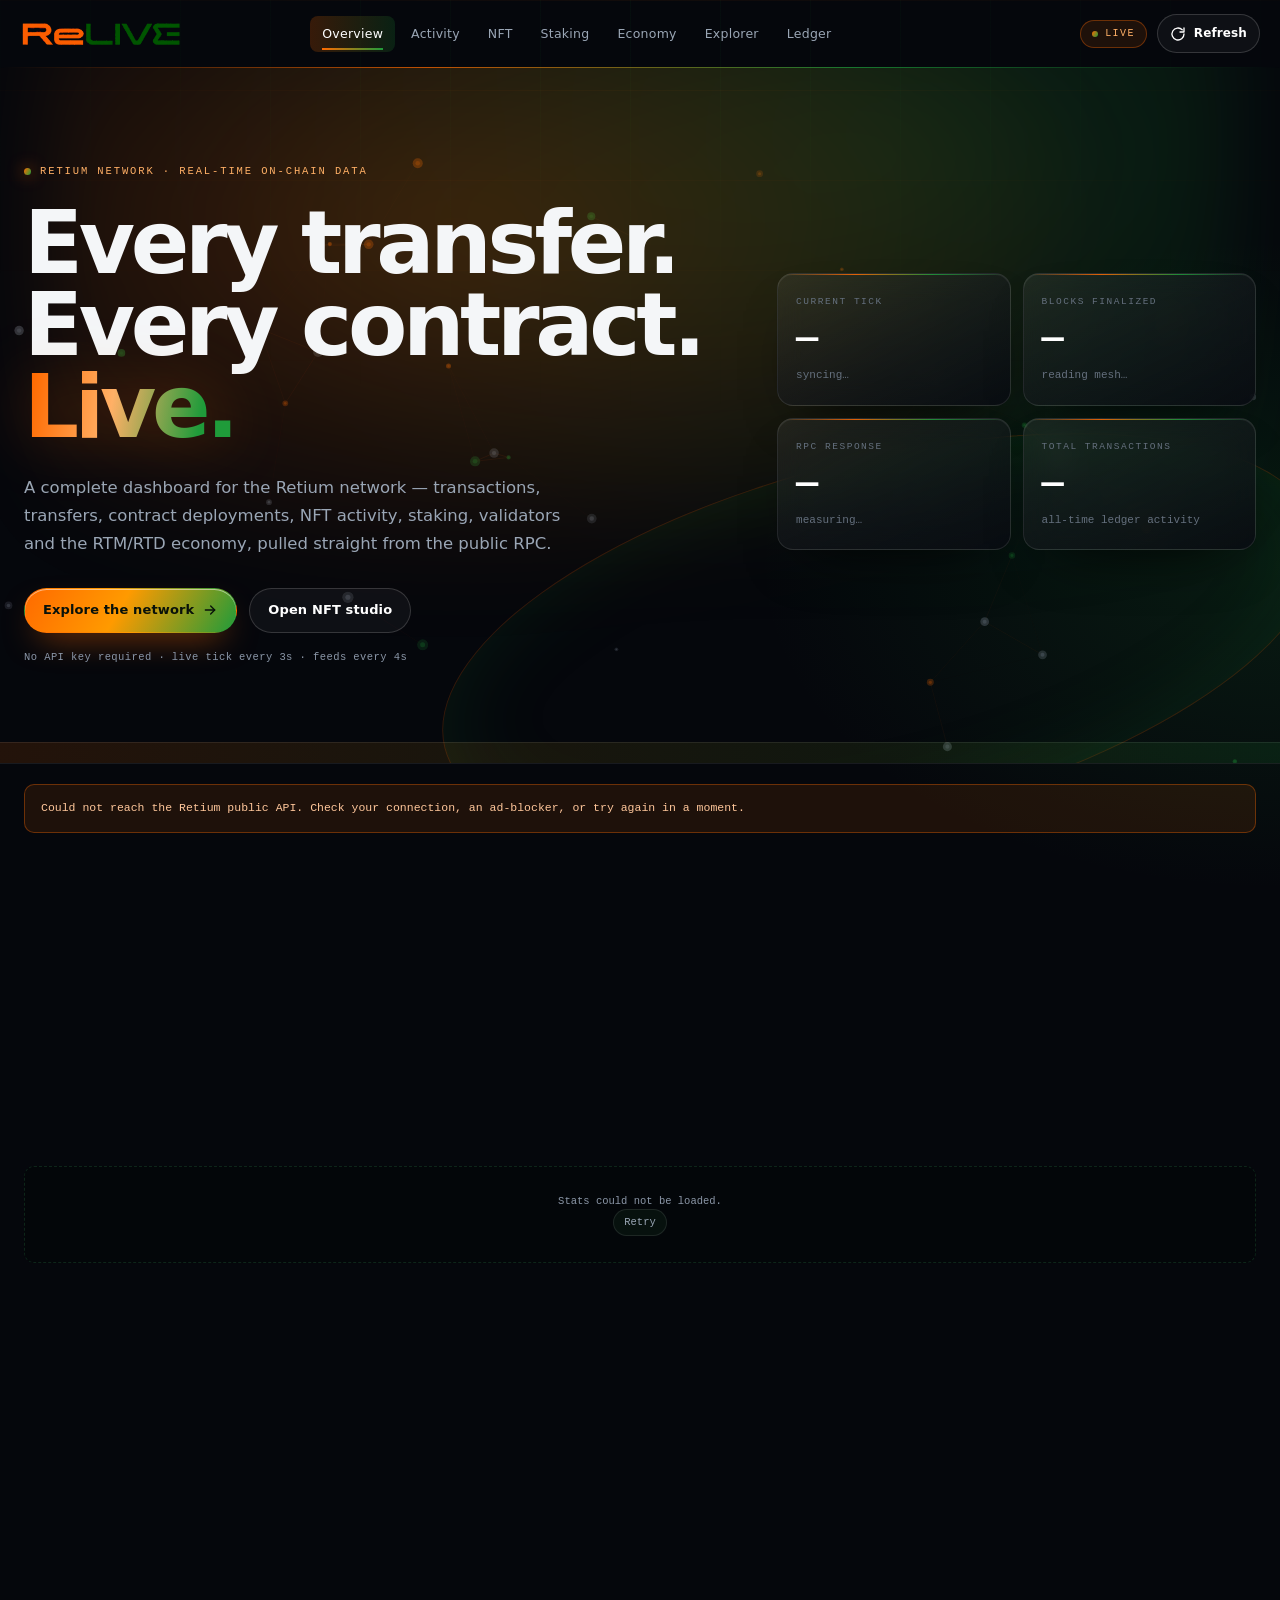
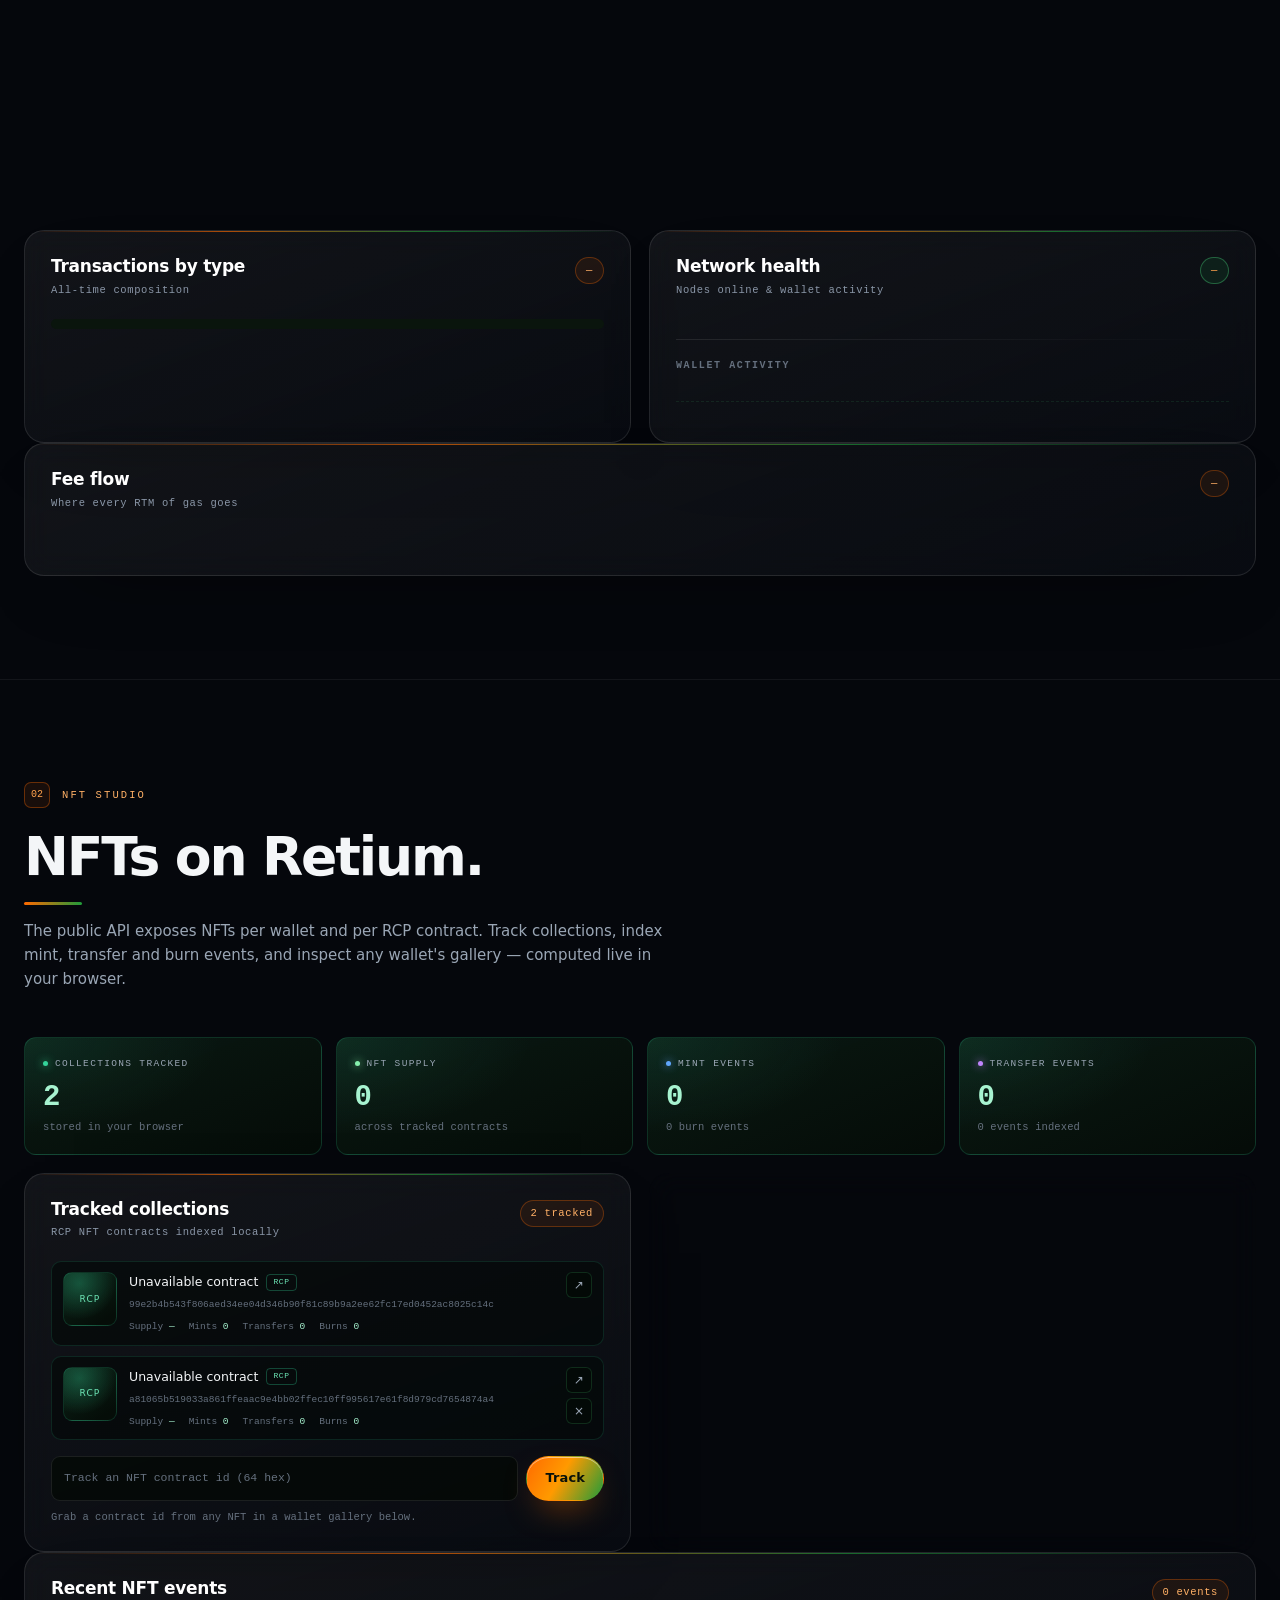
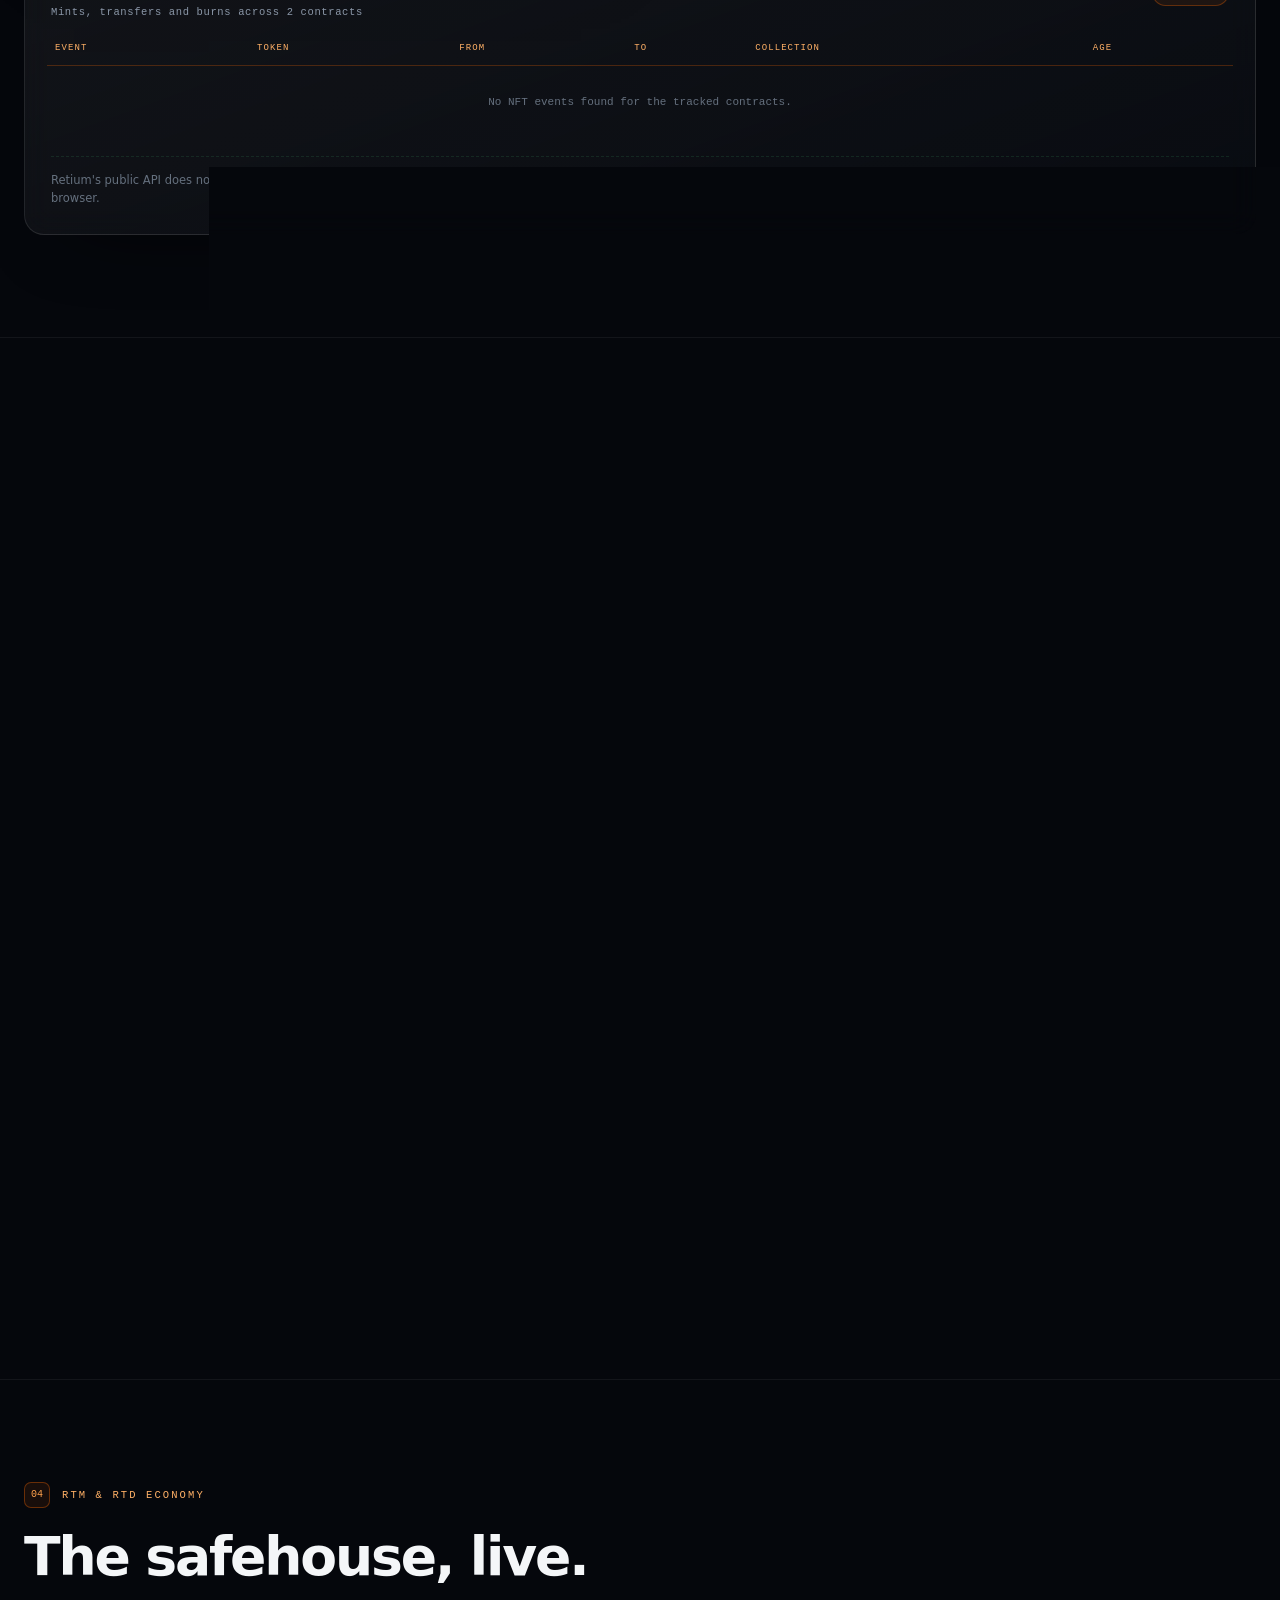
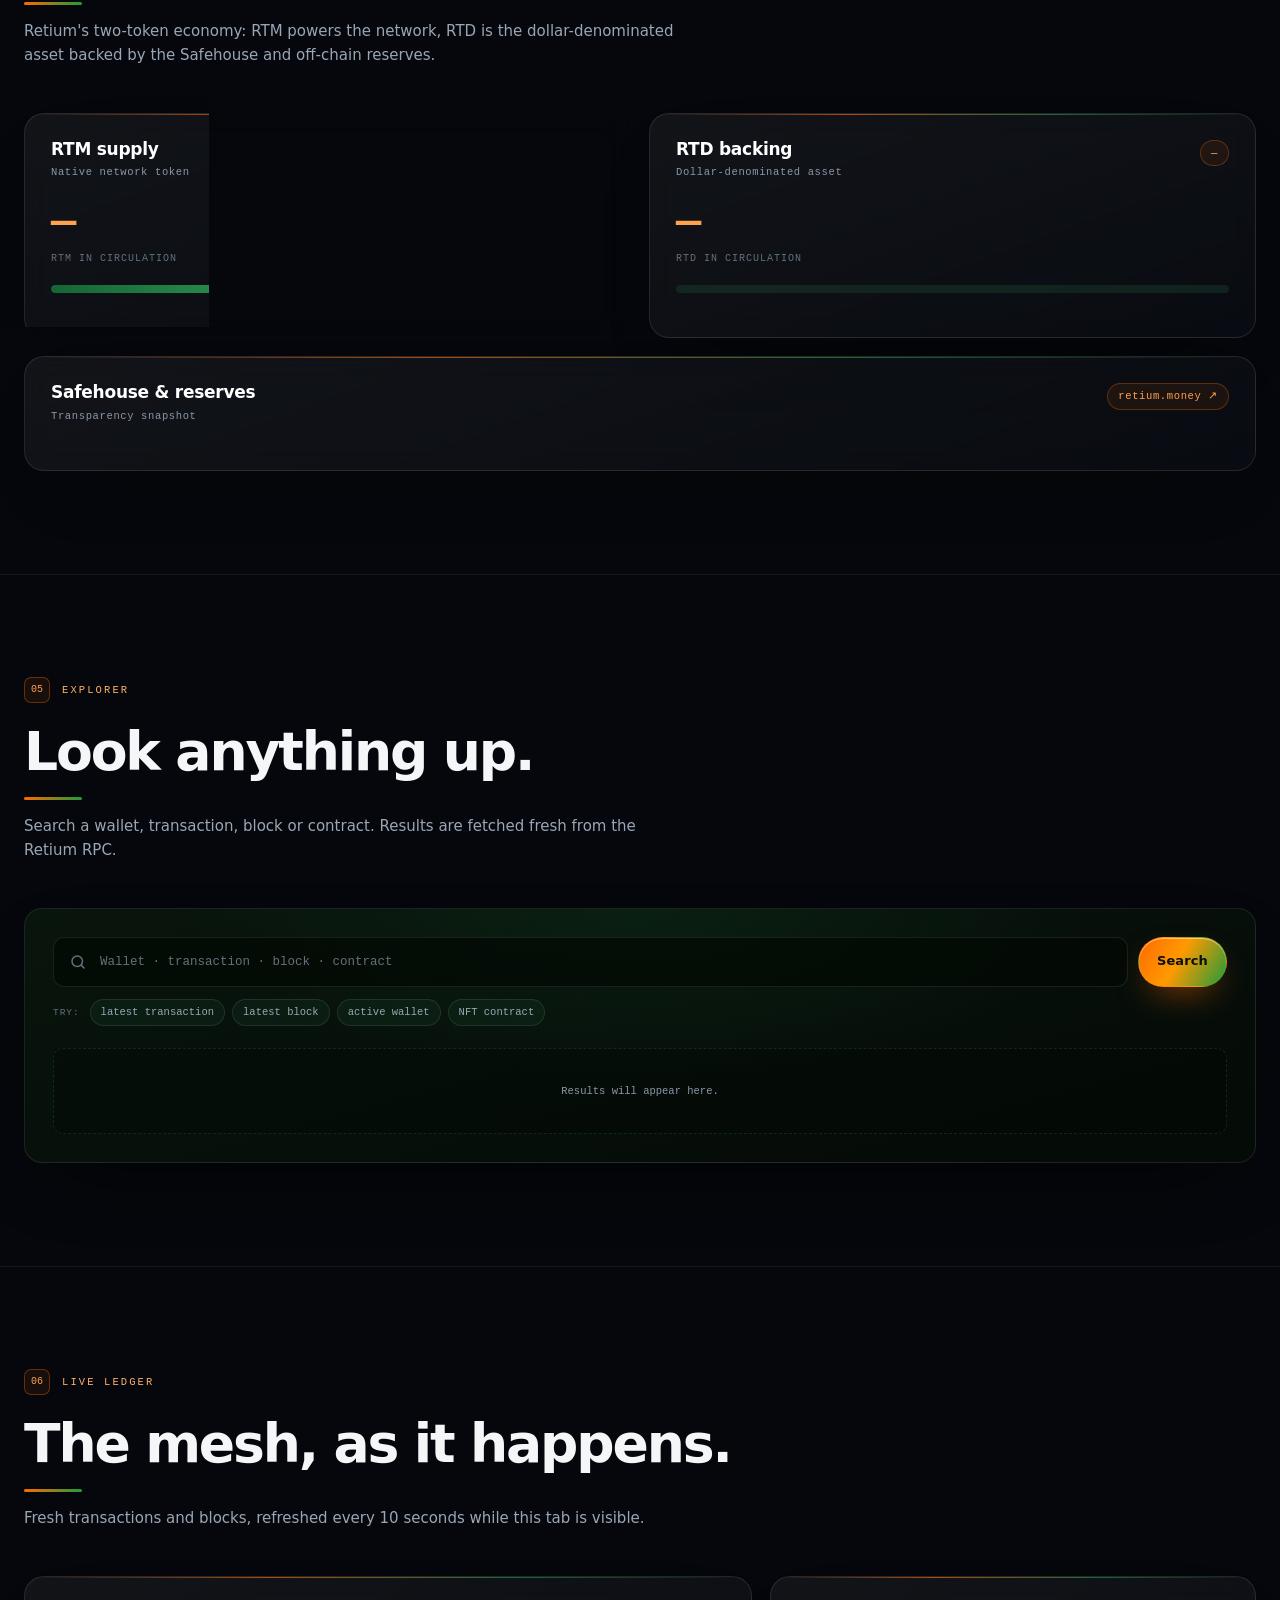
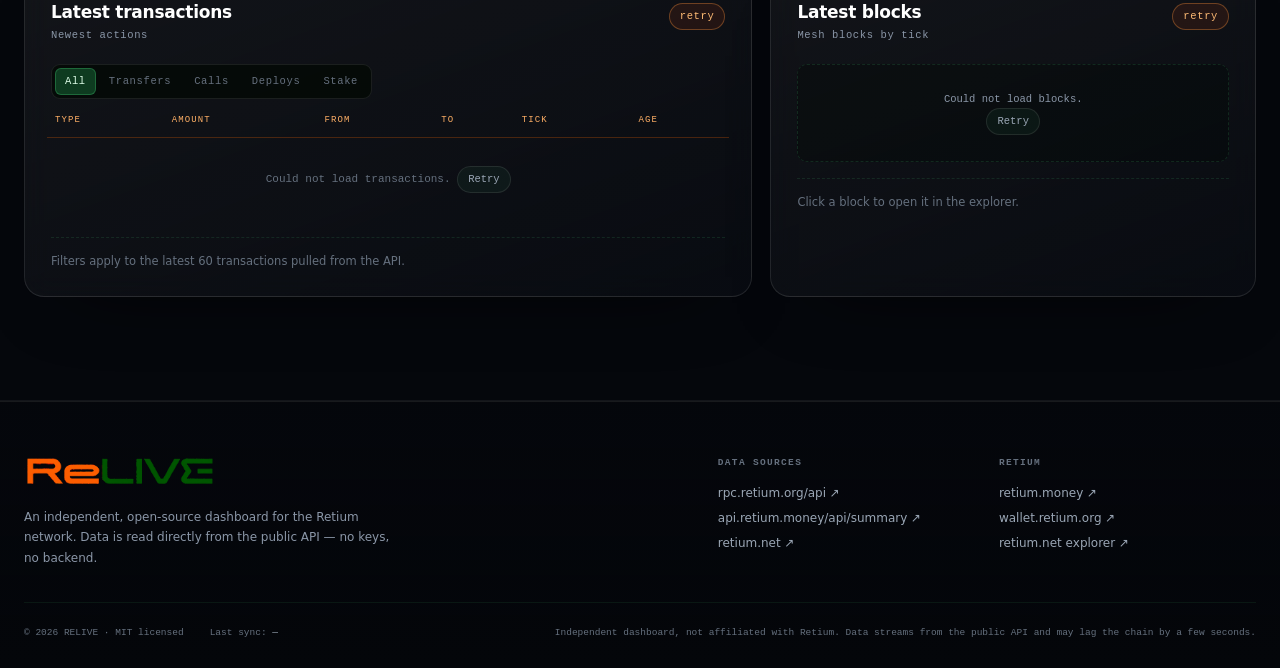
==== commit d8564975: "RELIVE identity: logo, realtime cadence, NFT artwork, web3 theme" ====
--- a/index.html
+++ b/index.html
@@ -3,12 +3,12 @@
 <head>
   <meta charset="utf-8" />
   <meta name="viewport" content="width=device-width, initial-scale=1" />
-  <meta name="description" content="Retium Live — a complete real-time dashboard for the Retium network: transactions, transfers, contract deployments, NFT activity, staking, validators and the RTM/RTD economy." />
+  <meta name="description" content="RELIVE — a real-time dashboard for the Retium network: transactions, transfers, contract deployments, NFT collections and artwork, staking, validators and the RTM/RTD economy." />
   <meta name="theme-color" content="#040805" />
-  <meta property="og:title" content="Retium Live — Network Dashboard" />
-  <meta property="og:description" content="Live on-chain data for the Retium network. Transactions, contracts, NFTs, staking and the RTM/RTD economy." />
+  <meta property="og:title" content="RELIVE — Retium Network Dashboard" />
+  <meta property="og:description" content="RELIVE is a real-time Retium network dashboard: transactions, contracts, NFTs, staking and the RTM/RTD economy, live from the public API." />
   <meta property="og:type" content="website" />
-  <title>Retium Live — Network Dashboard</title>
+  <title>RELIVE — Retium Network Dashboard</title>
   <link rel="icon" href="assets/favicon.svg" type="image/svg+xml" />
   <link rel="preconnect" href="https://rpc.retium.org" crossorigin />
   <link rel="preconnect" href="https://api.retium.money" crossorigin />
@@ -20,12 +20,8 @@
 
   <header class="site-header" id="site-header">
     <div class="header-inner">
-      <a class="brand" href="#overview" aria-label="Retium Live — home">
-        <span class="brand-mark" aria-hidden="true">R</span>
-        <span class="brand-copy">
-          <strong>RETIUM</strong>
-          <small>LIVE EXPLORER</small>
-        </span>
+      <a class="brand" href="#overview" aria-label="RELIVE — Retium network dashboard">
+        <img class="brand-logo" src="assets/relive-logo.png" alt="RELIVE" width="150" height="20" />
       </a>
 
       <nav class="nav" id="nav" aria-label="Sections">
@@ -76,7 +72,7 @@
             </a>
             <a class="btn btn-ghost" href="#nft">Open NFT studio</a>
           </div>
-          <p class="hero-note">No API key required · auto-refreshes every 15 seconds</p>
+          <p class="hero-note">No API key required · live tick every 3s · feeds every 4s</p>
         </div>
 
         <div class="hero-status" aria-label="Network status">
@@ -525,9 +521,8 @@
   <footer class="site-footer">
     <div class="wrap footer-inner">
       <div class="footer-brand">
-        <a class="brand" href="#overview">
-          <span class="brand-mark" aria-hidden="true">R</span>
-          <span class="brand-copy"><strong>RETIUM</strong><small>LIVE EXPLORER</small></span>
+        <a class="brand" href="#overview" aria-label="RELIVE — Retium network dashboard">
+          <img class="brand-logo" src="assets/relive-logo.png" alt="RELIVE" width="168" height="23" />
         </a>
         <p>An independent, open-source dashboard for the Retium network. Data is read directly from the public API — no keys, no backend.</p>
       </div>
@@ -547,9 +542,9 @@
       </div>
     </div>
     <div class="wrap footer-bottom">
-      <span>© <span id="year">2026</span> Retium Live · MIT licensed</span>
-      <span>Last sync: <b id="last-sync">—</b></span>
-      <span class="footer-note">Not affiliated with Retium. Numbers are live and may lag the chain by a few seconds.</span>
+      <span>© <span id="year">2026</span> RELIVE · MIT licensed</span>
+      <span>Last sync: <b id="last-sync">—</b> <span id="sync-age"></span></span>
+      <span class="footer-note">Independent dashboard, not affiliated with Retium. Data streams from the public API and may lag the chain by a few seconds.</span>
     </div>
   </footer>
 
--- a/assets/styles.css
+++ b/assets/styles.css
@@ -144,31 +144,12 @@
   text-decoration: none;
   flex-shrink: 0;
 }
-.brand-mark {
-  display: grid;
-  place-items: center;
-  width: 36px; height: 36px;
-  border-radius: 10px;
-  background: linear-gradient(145deg, #4ade80, #15803d);
-  color: #03130a;
-  font-family: var(--mono);
-  font-weight: 800;
-  font-size: 19px;
-  box-shadow: 0 0 24px rgba(74, 222, 128, 0.28), inset 0 1px 0 rgba(255, 255, 255, 0.35);
-}
-.brand-copy { display: flex; flex-direction: column; line-height: 1; }
-.brand-copy strong {
-  font-size: 15px;
-  letter-spacing: 0.2em;
-  font-weight: 700;
-}
-.brand-copy small {
-  font-family: var(--mono);
-  font-size: 8.5px;
-  letter-spacing: 0.24em;
-  color: var(--muted);
-  margin-top: 4px;
-}
+.brand-logo {
+  display: block;
+  height: 22px;
+  width: auto;
+}
+.footer-brand .brand-logo { height: 26px; }
 
 .nav {
   display: flex;
@@ -971,15 +952,44 @@
 .nft-kpi .kpi-value { color: #a7f3d0; }
 .nft-kpi .kpi-sub { color: var(--muted-2); }
 
-.collection-list { display: flex; flex-direction: column; gap: 8px; margin-bottom: 16px; }
+.collection-list { display: flex; flex-direction: column; gap: 10px; margin-bottom: 16px; }
 .collection-row {
   display: grid;
-  grid-template-columns: 1fr auto;
-  gap: 10px;
-  padding: 12px 13px;
+  grid-template-columns: 54px minmax(0, 1fr) auto;
+  align-items: start;
+  gap: 12px;
+  padding: 10px 11px;
   border: 1px solid rgba(52, 211, 153, 0.14);
   border-radius: 10px;
   background: rgba(3, 9, 6, 0.55);
+}
+.collection-cover {
+  position: relative;
+  width: 54px;
+  height: 54px;
+  display: grid;
+  place-items: center;
+  overflow: hidden;
+  border: 1px solid rgba(52, 211, 153, 0.18);
+  border-radius: 9px;
+  background:
+    radial-gradient(circle at 30% 20%, rgba(52, 211, 153, 0.3), transparent 65%),
+    linear-gradient(145deg, #0b2418, #050d08 85%);
+}
+.collection-cover img {
+  position: absolute;
+  inset: 0;
+  width: 100%;
+  height: 100%;
+  object-fit: cover;
+  opacity: 0;
+  transition: opacity 0.5s ease;
+}
+.collection-cover img.is-loaded { opacity: 1; }
+.collection-cover .nft-fallback {
+  font-size: 9px;
+  letter-spacing: 0.12em;
+  color: #6ee7b7;
 }
 .collection-info { min-width: 0; }
 .collection-name {
@@ -1084,11 +1094,13 @@
 }
 .nft-card:hover { transform: translateY(-2px); border-color: rgba(52, 211, 153, 0.38); }
 .nft-thumb {
-  height: 96px;
+  position: relative;
+  aspect-ratio: 1 / 1;
   display: grid;
   place-items: center;
-  font-family: var(--mono);
-  font-size: 27px;
+  overflow: hidden;
+  font-family: var(--mono);
+  font-size: 26px;
   font-weight: 700;
   color: rgba(255, 255, 255, 0.9);
   background:
@@ -1097,27 +1109,72 @@
   border-bottom: 1px solid rgba(52, 211, 153, 0.12);
   text-shadow: 0 2px 20px rgba(0, 0, 0, 0.6);
 }
-.nft-meta { padding: 9px 10px; }
-.nft-collection {
+.nft-thumb img {
+  position: absolute;
+  inset: 0;
+  width: 100%;
+  height: 100%;
+  object-fit: cover;
+  opacity: 0;
+  transition: opacity 0.5s ease;
+}
+.nft-thumb img.is-loaded { opacity: 1; }
+.nft-fallback { position: relative; z-index: 1; }
+.nft-card.has-art .nft-fallback { opacity: 0; }
+.nft-thumb[data-nft-state="loading"]::after {
+  content: "";
+  position: absolute;
+  inset: 0;
+  background: linear-gradient(100deg, transparent 20%, rgba(74, 222, 128, 0.16) 50%, transparent 80%);
+  background-size: 200% 100%;
+  animation: shimmer 1.4s linear infinite;
+}
+.nft-meta { padding: 9px 10px 10px; }
+.nft-name {
   display: block;
-  font-size: 10.5px;
-  font-weight: 500;
+  font-size: 11.5px;
+  font-weight: 600;
   color: var(--text);
   white-space: nowrap;
   overflow: hidden;
   text-overflow: ellipsis;
 }
-.nft-contract {
+.nft-collection {
   display: block;
-  font-family: var(--mono);
-  font-size: 8.5px;
-  color: var(--muted-2);
+  font-size: 10px;
+  font-weight: 500;
+  color: #6ee7b7;
   margin-top: 3px;
   white-space: nowrap;
   overflow: hidden;
   text-overflow: ellipsis;
 }
+.nft-contract {
+  display: block;
+  font-family: var(--mono);
+  font-size: 8.5px;
+  color: var(--muted-2);
+  margin-top: 3px;
+  white-space: nowrap;
+  overflow: hidden;
+  text-overflow: ellipsis;
+}
 .nft-gallery .empty-state { grid-column: 1 / -1; }
+
+.nft-token { display: inline-flex; align-items: center; gap: 7px; }
+.nft-mini {
+  position: relative;
+  display: inline-grid;
+  place-items: center;
+  width: 26px;
+  height: 26px;
+  flex-shrink: 0;
+  overflow: hidden;
+  border: 1px solid rgba(52, 211, 153, 0.22);
+  border-radius: 5px;
+  background: linear-gradient(145deg, #123222, #050d08 85%);
+}
+.nft-mini img { position: absolute; inset: 0; width: 100%; height: 100%; object-fit: cover; }
 
 .ev-chip {
   display: inline-flex;
@@ -1662,6 +1719,7 @@
   gap: 48px;
   padding-bottom: 34px;
 }
+.footer-brand .brand-logo { height: 26px; }
 .footer-brand p {
   margin-top: 16px;
   max-width: 380px;
@@ -1741,7 +1799,21 @@
 }
 .nft-kpi.skeleton { min-height: 112px; }
 
+#sync-age { color: var(--muted-2); }
+#sync-age.stale { color: #fbbf24; }
+
+#hero-tick.flash { animation: tickGlow 0.9s ease; }
+.data-table tbody tr.is-new td { animation: rowNew 1.8s ease; }
+
 @keyframes shimmer { 0% { background-position: 100% 0; } 100% { background-position: -100% 0; } }
+@keyframes tickGlow {
+  0% { color: #4ade80; text-shadow: 0 0 22px rgba(74, 222, 128, 0.65); }
+  100% { color: var(--text); text-shadow: none; }
+}
+@keyframes rowNew {
+  0% { background: rgba(74, 222, 128, 0.2); }
+  100% { background: transparent; }
+}
 @keyframes pulse {
   0% { box-shadow: 0 0 0 0 rgba(74, 222, 128, 0.55); }
   70% { box-shadow: 0 0 0 7px rgba(74, 222, 128, 0); }
@@ -1841,7 +1913,7 @@
   .kpi-grid, .nft-kpis, .node-grid, .staking-facts, .fee-grid { grid-template-columns: 1fr; }
   .hero-status { grid-template-columns: 1fr; }
   .hero h1 { font-size: clamp(2.1rem, 12vw, 2.8rem); }
-  .brand-copy strong { font-size: 15px; }
+  .brand-logo { height: 20px; }
   .status-card strong { font-size: 22px; }
 }
 
@@ -1855,3 +1927,242 @@
   .marquee-track { animation: none; }
   .js .reveal { opacity: 1; transform: none; }
 }
+
+/* ============================================================
+   RELIVE web3 identity — layered over the dashboard baseline
+   ============================================================ */
+:root {
+  --bg: #05070c;
+  --bg-2: #070a12;
+  --panel: rgba(13, 18, 26, 0.78);
+  --panel-2: rgba(8, 11, 18, 0.92);
+  --line: rgba(255, 255, 255, 0.09);
+  --line-strong: rgba(255, 106, 0, 0.4);
+  --green: #ff6a00;
+  --green-bright: #ffa24d;
+  --green-dim: #7a2f00;
+  --orange: #ff8a00;
+  --text: #f4f6f8;
+  --muted: #9aa6b5;
+  --muted-2: #65707e;
+}
+
+body {
+  background:
+    radial-gradient(1100px 620px at 8% -10%, rgba(255, 106, 0, 0.16), transparent 60%),
+    radial-gradient(900px 560px at 100% 8%, rgba(31, 155, 58, 0.14), transparent 58%),
+    linear-gradient(#05070c, #05070c);
+}
+
+::selection { background: rgba(255, 106, 0, 0.35); color: #fff; }
+:focus-visible { outline-color: var(--green); }
+
+.bg-grid {
+  background-image:
+    linear-gradient(rgba(255, 106, 0, 0.055) 1px, transparent 1px),
+    linear-gradient(90deg, rgba(31, 155, 58, 0.05) 1px, transparent 1px);
+  background-size: 90px 90px;
+}
+
+::-webkit-scrollbar { width: 10px; height: 10px; }
+::-webkit-scrollbar-track { background: #070a12; }
+::-webkit-scrollbar-thumb { background: linear-gradient(180deg, #ff6a00, #1f9b3a); border-radius: 99px; border: 2px solid #070a12; }
+
+/* ---------- header / nav ---------- */
+.site-header.is-scrolled {
+  background: rgba(6, 8, 13, 0.88);
+  border-bottom-color: rgba(255, 255, 255, 0.08);
+  -webkit-backdrop-filter: blur(20px);
+  backdrop-filter: blur(20px);
+}
+.site-header::after {
+  content: "";
+  position: absolute;
+  left: 0; right: 0; bottom: -1px;
+  height: 1px;
+  background: linear-gradient(90deg, transparent, rgba(255, 106, 0, 0.75), rgba(31, 155, 58, 0.75), transparent);
+  pointer-events: none;
+}
+.nav-link.is-active {
+  color: #fff;
+  background: linear-gradient(90deg, rgba(255, 106, 0, 0.2), rgba(31, 155, 58, 0.18));
+}
+.nav-link.is-active::after {
+  background: linear-gradient(90deg, #ff6a00, #1f9b3a);
+  height: 2px;
+  left: 12px; right: 12px;
+}
+.nav-link:hover { background: rgba(255, 106, 0, 0.08); color: #fff; }
+
+.live-pill {
+  border-color: rgba(255, 106, 0, 0.35);
+  background: rgba(255, 106, 0, 0.1);
+  color: #ffb066;
+}
+.live-pill .dot { background: linear-gradient(120deg, #ff6a00, #1f9b3a); box-shadow: 0 0 0 0 rgba(255, 106, 0, 0.6); }
+
+/* ---------- hero ---------- */
+.hero { border-bottom-color: rgba(255, 255, 255, 0.08); }
+.hero-glow {
+  width: 1200px; height: 720px;
+  background:
+    radial-gradient(ellipse at 34% 42%, rgba(255, 106, 0, 0.22), transparent 62%),
+    radial-gradient(ellipse at 72% 30%, rgba(31, 155, 58, 0.2), transparent 62%);
+  filter: blur(42px);
+  animation: glowDrift 16s ease-in-out infinite alternate;
+}
+.hero::before {
+  content: "";
+  position: absolute;
+  right: -4%;
+  bottom: -8%;
+  width: 900px;
+  height: 360px;
+  border: 1px solid rgba(255, 106, 0, 0.18);
+  border-radius: 50%;
+  transform: rotate(-14deg);
+  box-shadow: 0 0 90px rgba(31, 155, 58, 0.12) inset;
+  pointer-events: none;
+}
+.eyebrow { color: #ffb066; }
+.eyebrow-dot { background: linear-gradient(120deg, #ff6a00, #1f9b3a); box-shadow: 0 0 16px rgba(255, 106, 0, 0.8); }
+.hero h1 { letter-spacing: -0.05em; }
+.hero h1 em {
+  background: linear-gradient(100deg, #ff6a00 5%, #ffb066 42%, #1f9b3a 82%);
+  -webkit-background-clip: text;
+  background-clip: text;
+  color: transparent;
+  filter: drop-shadow(0 0 30px rgba(255, 106, 0, 0.3));
+}
+.hero-note { color: #8b97a8; }
+
+.status-card {
+  border: 1px solid rgba(255, 255, 255, 0.1);
+  border-radius: 16px;
+  background: linear-gradient(155deg, rgba(255, 255, 255, 0.065), rgba(9, 12, 18, 0.9));
+  box-shadow: 0 26px 60px -32px rgba(0, 0, 0, 0.95), inset 0 1px 0 rgba(255, 255, 255, 0.07);
+  -webkit-backdrop-filter: blur(14px);
+  backdrop-filter: blur(14px);
+}
+.status-card::before {
+  background: linear-gradient(90deg, transparent, #ff6a00, #1f9b3a, transparent);
+  opacity: 0.85;
+}
+.status-card strong { color: #fff; letter-spacing: -0.04em; }
+.status-card-wide strong {
+  background: linear-gradient(100deg, #ffb066, #fff);
+  -webkit-background-clip: text;
+  background-clip: text;
+  color: transparent;
+  text-shadow: none;
+}
+
+.hero-marquee {
+  background: linear-gradient(90deg, rgba(255, 106, 0, 0.12), rgba(31, 155, 58, 0.12));
+  border-top-color: rgba(255, 255, 255, 0.08);
+}
+.marquee-track b { color: #ffb066; }
+.marquee-track i { background: #1f9b3a; }
+
+/* ---------- buttons ---------- */
+.btn { border-radius: 999px; font-weight: 600; }
+.btn-primary {
+  background: linear-gradient(120deg, #ff6a00, #ff9a00 45%, #1f9b3a);
+  border-color: transparent;
+  color: #08110a;
+  box-shadow: 0 14px 34px -14px rgba(255, 106, 0, 0.7), inset 0 1px 0 rgba(255, 255, 255, 0.5);
+}
+.btn-primary:hover {
+  background: linear-gradient(120deg, #ff7d1f, #ffb03a 45%, #28b647);
+  box-shadow: 0 18px 40px -14px rgba(255, 106, 0, 0.85);
+}
+.btn-ghost {
+  border-color: rgba(255, 255, 255, 0.16);
+  background: rgba(255, 255, 255, 0.04);
+  color: #fff;
+}
+.btn-ghost:hover { border-color: rgba(255, 106, 0, 0.55); background: rgba(255, 106, 0, 0.1); }
+
+/* ---------- sections / panels ---------- */
+.section { border-bottom-color: rgba(255, 255, 255, 0.06); }
+.section-head h2 { letter-spacing: -0.04em; }
+.section-head h2::after {
+  content: "";
+  display: block;
+  width: 58px; height: 3px;
+  margin-top: 14px;
+  border-radius: 99px;
+  background: linear-gradient(90deg, #ff6a00, #1f9b3a);
+}
+.section-kicker { color: #ffb066; }
+.section-kicker span {
+  border: 1px solid rgba(255, 106, 0, 0.35);
+  background: rgba(255, 106, 0, 0.08);
+  color: #ffa24d;
+}
+
+.panel {
+  border: 1px solid rgba(255, 255, 255, 0.1);
+  border-radius: 20px;
+  background: linear-gradient(160deg, rgba(255, 255, 255, 0.055), rgba(9, 12, 18, 0.92));
+  box-shadow: 0 30px 80px -50px rgba(0, 0, 0, 0.95);
+  -webkit-backdrop-filter: blur(14px);
+  backdrop-filter: blur(14px);
+}
+.panel::before {
+  background: linear-gradient(90deg, transparent, rgba(255, 106, 0, 0.65), rgba(31, 155, 58, 0.65), transparent);
+}
+.panel-head h3 { color: #fff; }
+.panel-sub { color: #8b97a8; }
+.panel-note { color: #65707e; }
+
+/* ---------- KPI cards ---------- */
+.kpi {
+  border: 1px solid rgba(255, 255, 255, 0.1);
+  border-radius: 16px;
+  background: linear-gradient(160deg, rgba(255, 255, 255, 0.055), rgba(9, 12, 18, 0.92));
+  box-shadow: 0 24px 60px -38px rgba(0, 0, 0, 0.95);
+}
+.kpi:hover { border-color: rgba(255, 106, 0, 0.45); transform: translateY(-3px); }
+.kpi::before {
+  background: linear-gradient(90deg, transparent, #ff6a00, #1f9b3a, transparent);
+  opacity: 0.9;
+}
+.kpi-label { color: #8b97a8; }
+.kpi-value { color: #fff; }
+.kpi-sub { color: #65707e; }
+
+/* ---------- tables ---------- */
+.data-table th { color: #ffb066; border-bottom-color: rgba(255, 106, 0, 0.25); }
+.data-table td { color: #dfe6ee; border-bottom-color: rgba(255, 255, 255, 0.06); }
+.data-table tbody tr:hover { background: rgba(255, 106, 0, 0.07); }
+.data-table tbody tr.is-new td { animation-name: rowNew; }
+
+/* ---------- footer ---------- */
+.site-footer {
+  border-top-color: rgba(255, 255, 255, 0.08);
+  background: linear-gradient(180deg, rgba(5, 7, 12, 0.6), #04060a);
+}
+.site-footer::before {
+  content: "";
+  position: absolute;
+  left: 0; right: 0; top: -1px;
+  height: 1px;
+  background: linear-gradient(90deg, transparent, rgba(255, 106, 0, 0.7), rgba(31, 155, 58, 0.7), transparent);
+}
+.footer-links a:hover { color: #ffa24d; }
+.footer-brand p { color: #8b97a8; }
+
+/* ---------- utility ---------- */
+.pill { border-color: rgba(255, 106, 0, 0.3); color: #ffb066; background: rgba(255, 106, 0, 0.08); }
+.empty-state { color: #8b97a8; }
+.alert { border-color: rgba(255, 106, 0, 0.35); background: rgba(255, 106, 0, 0.1); color: #ffc79a; }
+
+@keyframes glowDrift {
+  from { transform: translateX(-50%) translate3d(-40px, 20px, 0) scale(1); }
+  to { transform: translateX(-50%) translate3d(40px, -30px, 0) scale(1.12); }
+}
+
+@media (prefers-reduced-motion: reduce) {
+  .hero-glow, .hero::before { animation: none; }
+}
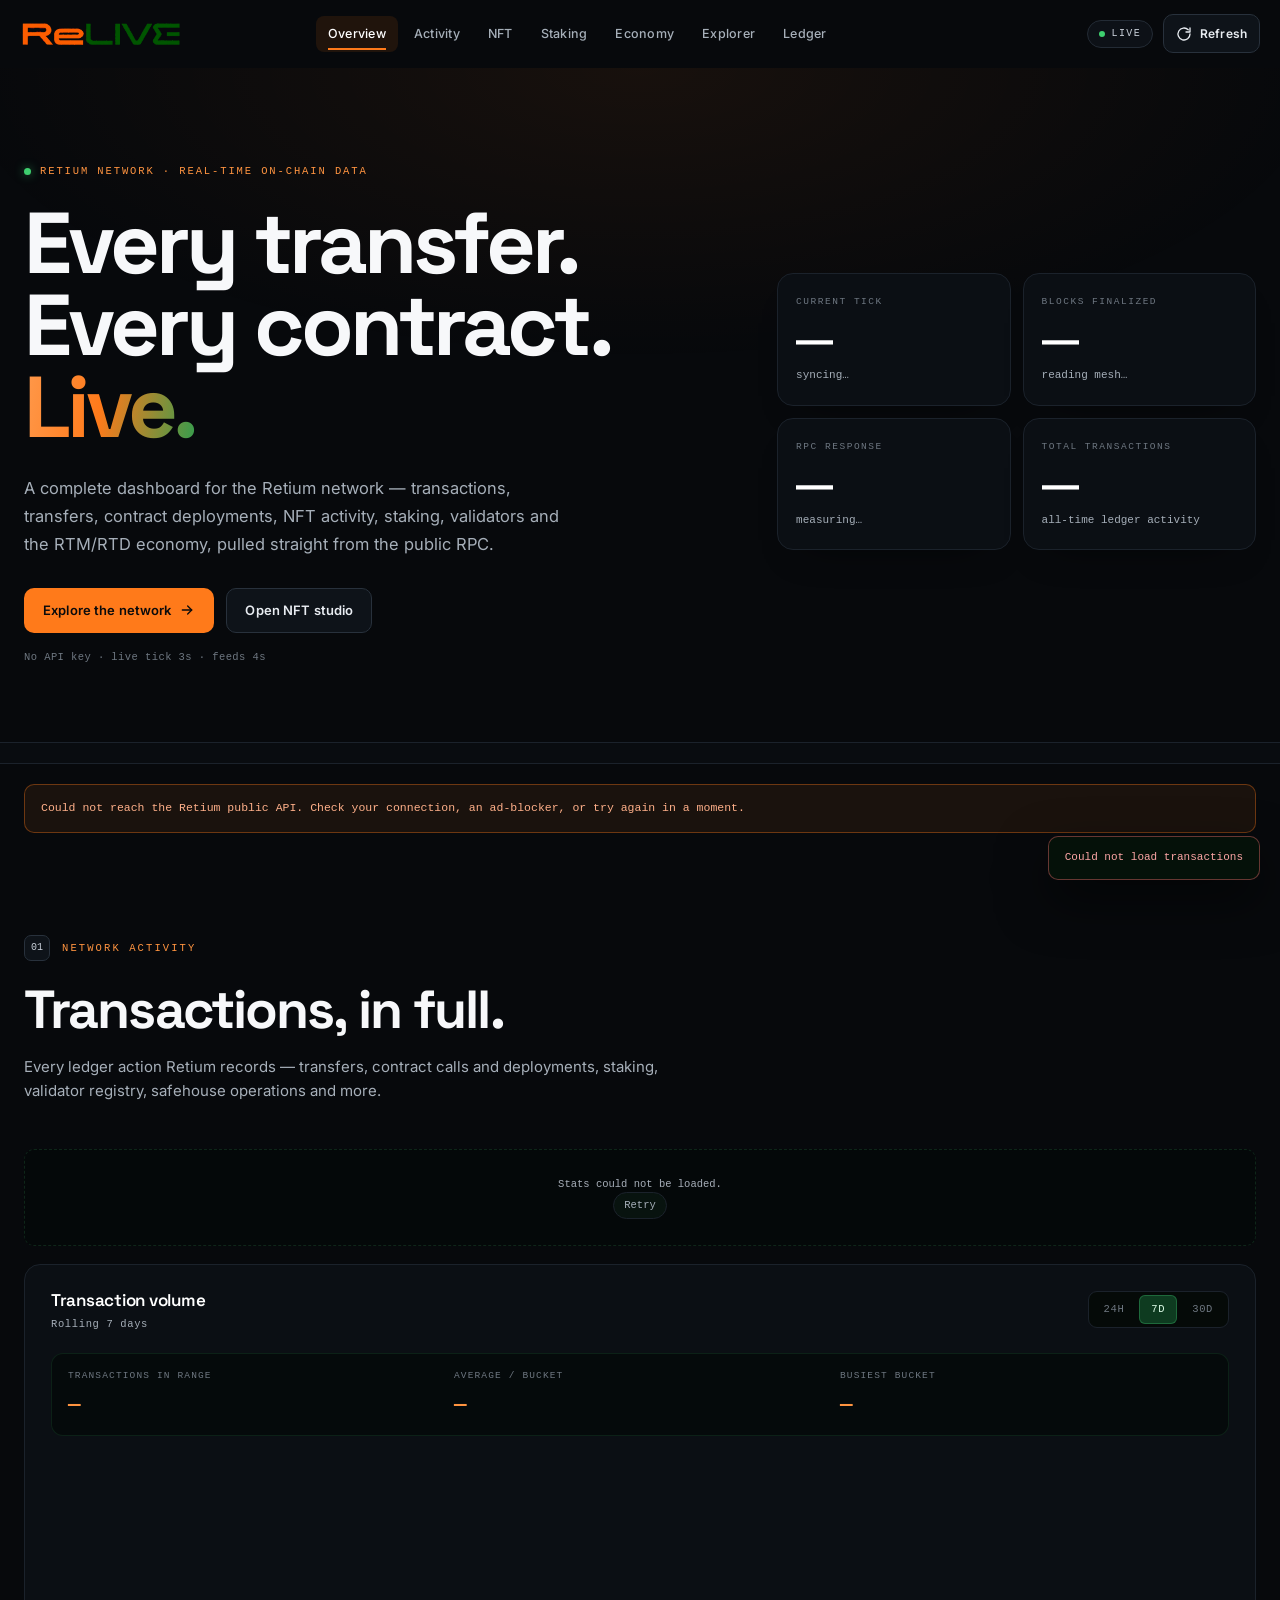
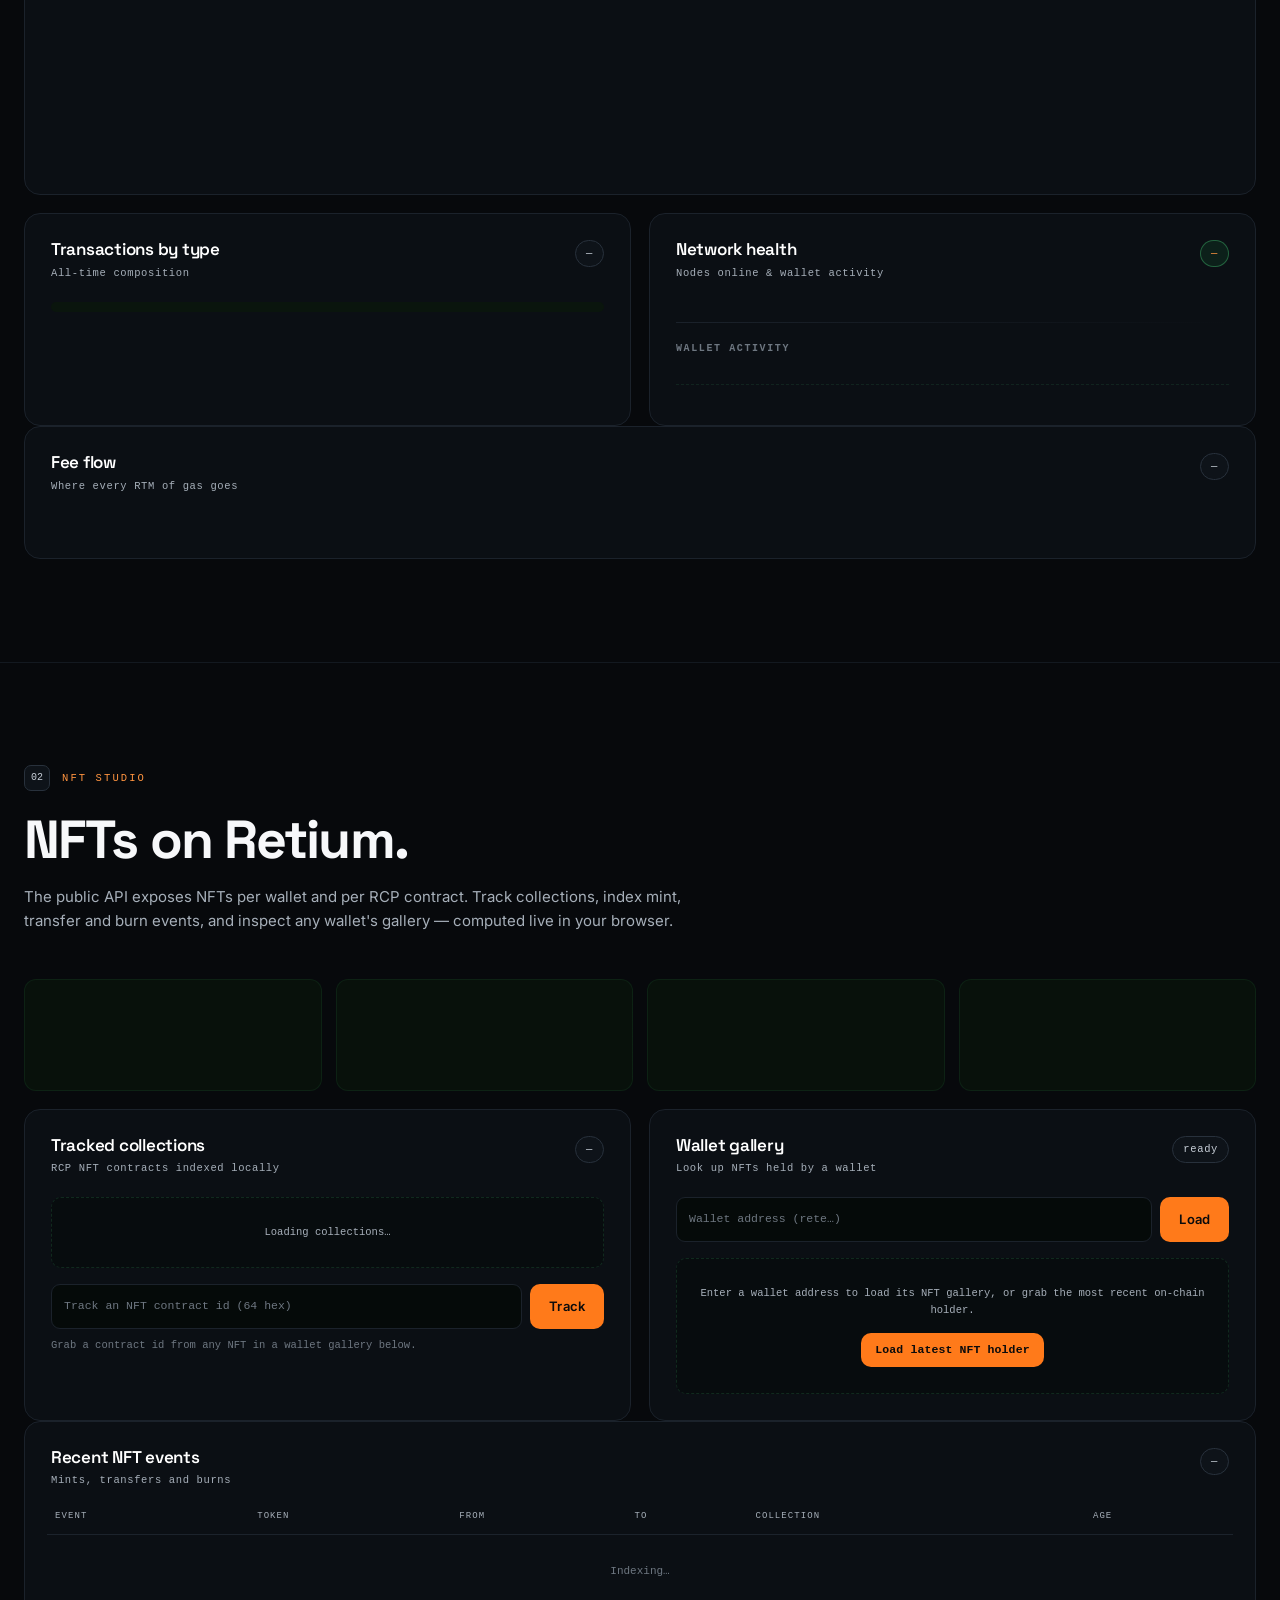
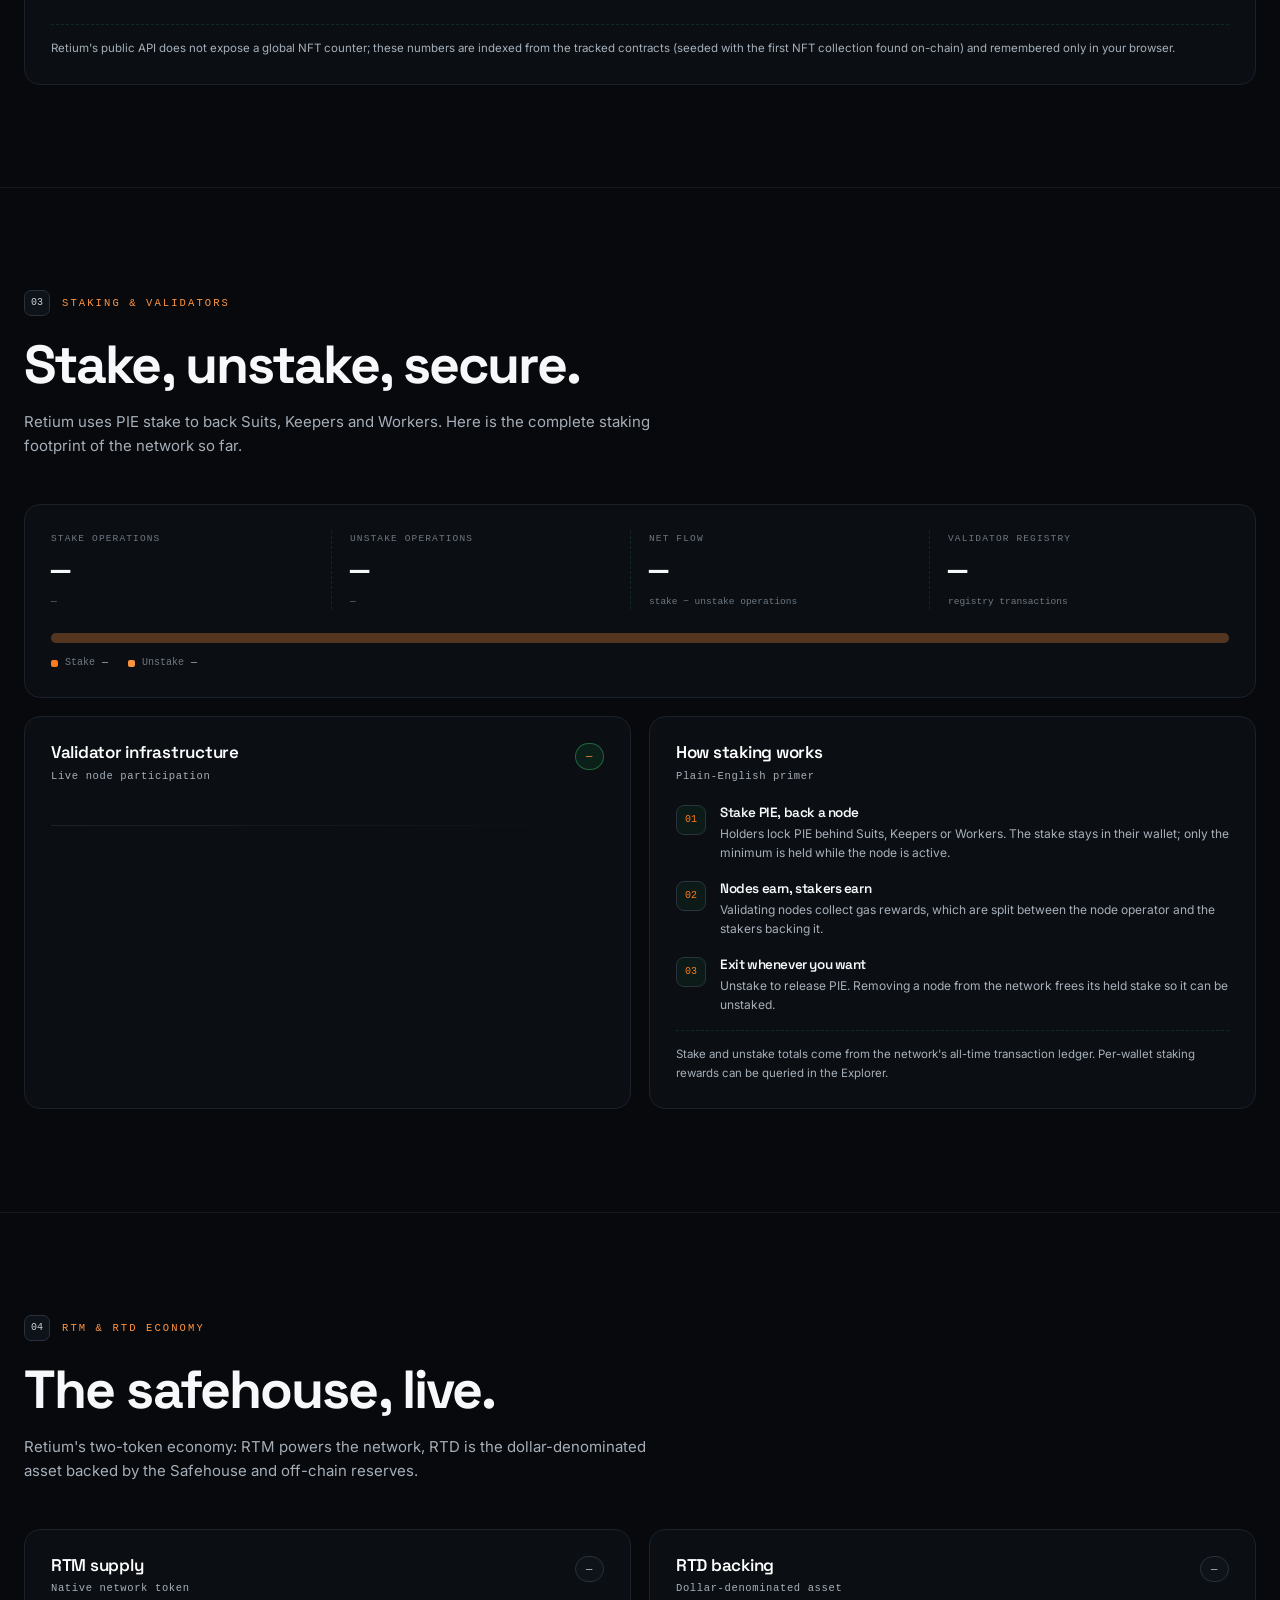
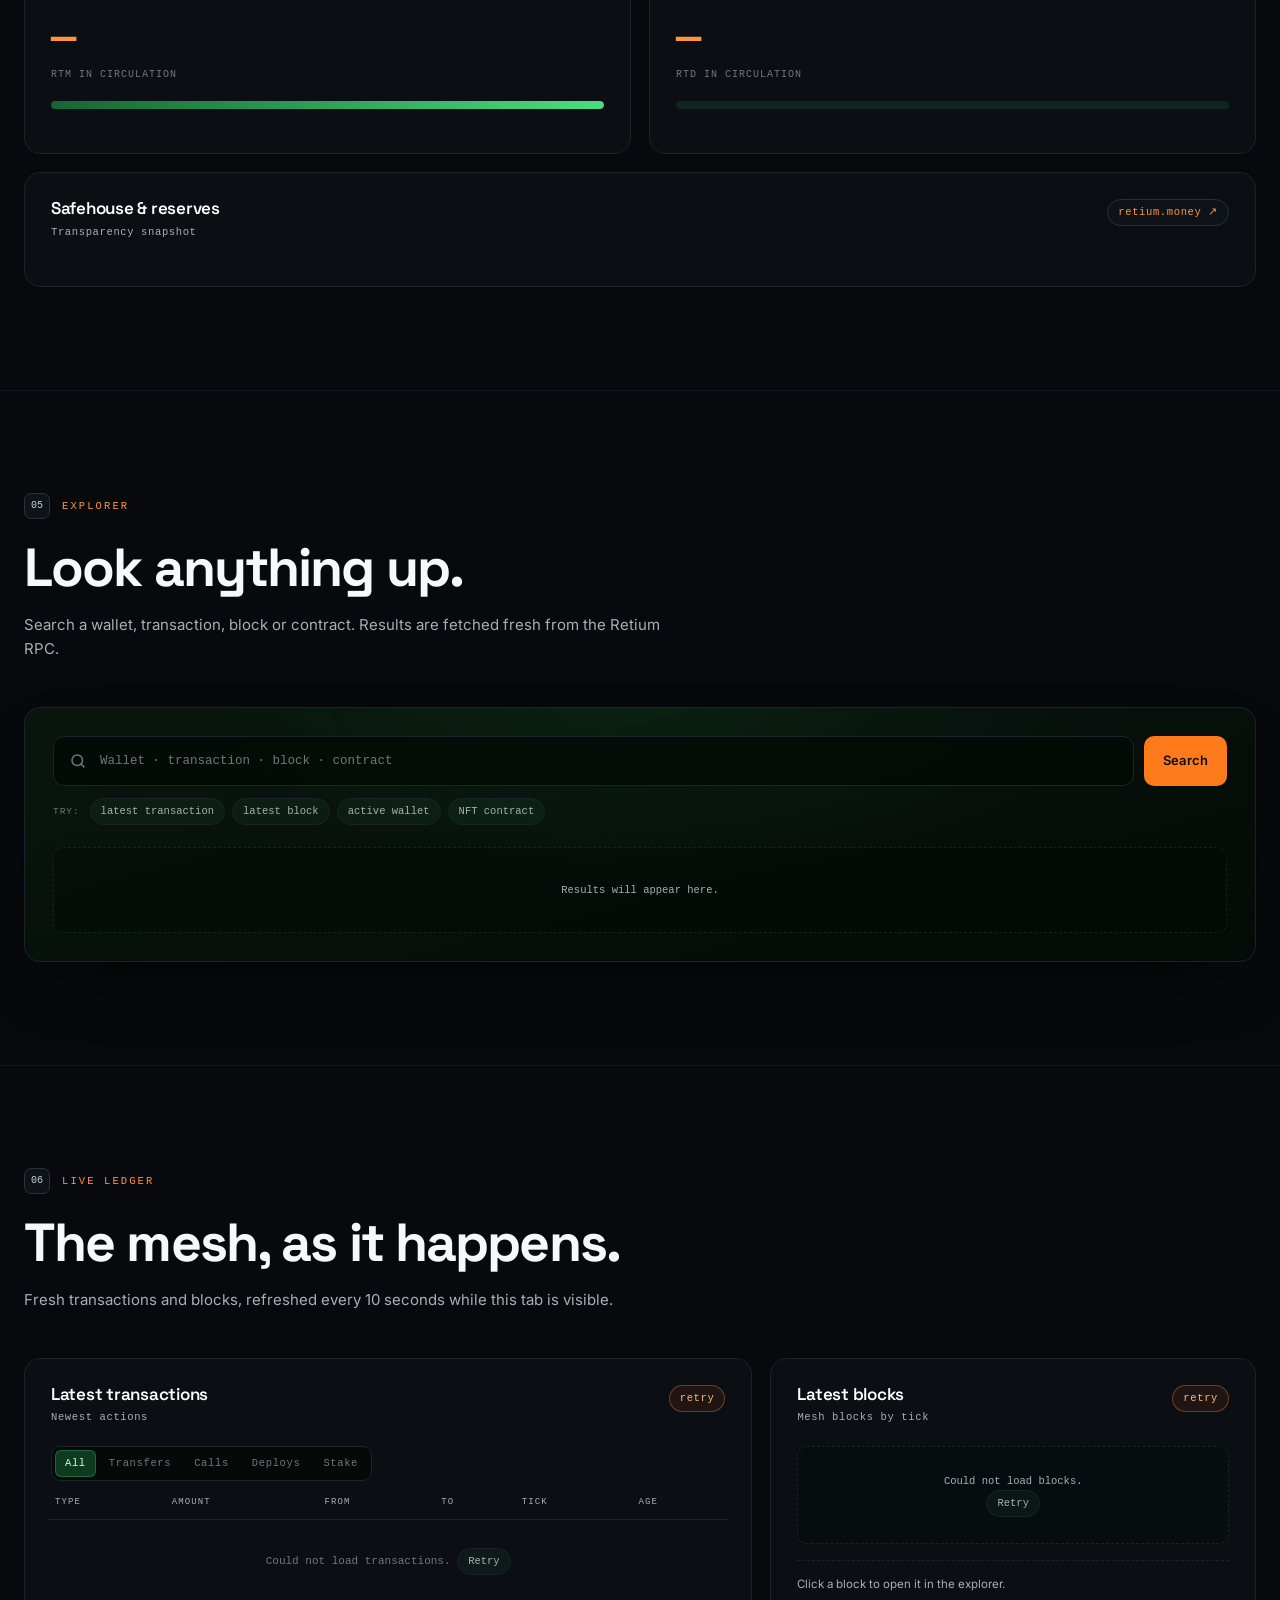
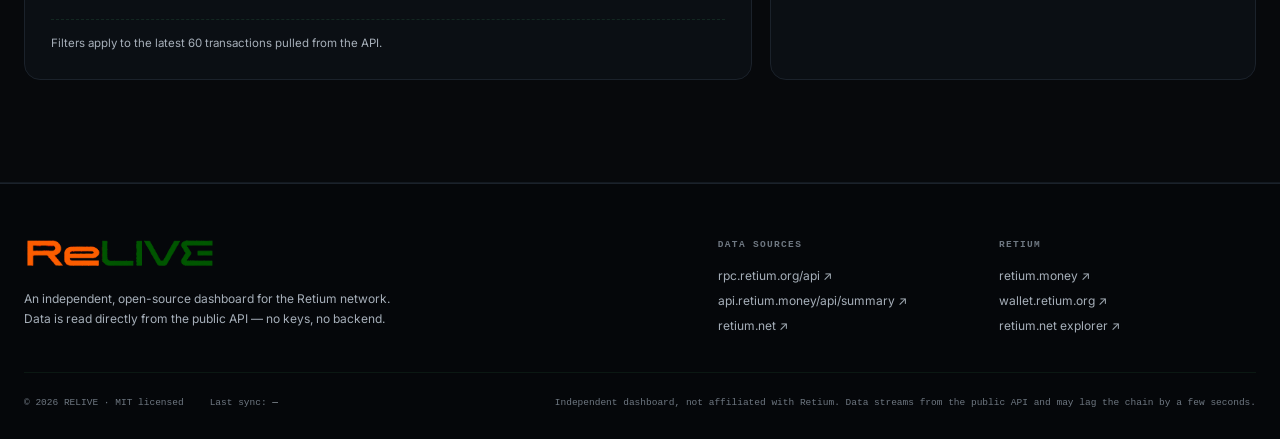
==== commit 59123879: "Clean professional UI: live NFT discovery, no seeded defaults" ====
--- a/index.html
+++ b/index.html
@@ -10,6 +10,9 @@
   <meta property="og:type" content="website" />
   <title>RELIVE — Retium Network Dashboard</title>
   <link rel="icon" href="assets/favicon.svg" type="image/svg+xml" />
+  <link rel="preconnect" href="https://fonts.googleapis.com" />
+  <link rel="preconnect" href="https://fonts.gstatic.com" crossorigin />
+  <link href="https://fonts.googleapis.com/css2?family=Inter:wght@400;500;600;700;800&family=Space+Grotesk:wght@500;600;700&display=swap" rel="stylesheet" />
   <link rel="preconnect" href="https://rpc.retium.org" crossorigin />
   <link rel="preconnect" href="https://api.retium.money" crossorigin />
   <link rel="stylesheet" href="assets/styles.css" />
@@ -72,7 +75,7 @@
             </a>
             <a class="btn btn-ghost" href="#nft">Open NFT studio</a>
           </div>
-          <p class="hero-note">No API key required · live tick every 3s · feeds every 4s</p>
+          <p class="hero-note">No API key · live tick 3s · feeds 4s</p>
         </div>
 
         <div class="hero-status" aria-label="Network status">
@@ -237,7 +240,7 @@
               <button class="btn btn-primary" type="submit">Load</button>
             </form>
             <div class="nft-gallery" id="wallet-nft-result">
-              <div class="empty-state">Enter a wallet address to load its NFT gallery.</div>
+              <div class="empty-state empty-state-actions">Enter a wallet address to load its NFT gallery, or grab the most recent on-chain holder.<br /><button class="btn btn-primary btn-sm" type="button" data-load-holder>Load latest NFT holder</button></div>
             </div>
           </div>
         </div>
--- a/assets/styles.css
+++ b/assets/styles.css
@@ -1929,239 +1929,190 @@
 }
 
 /* ============================================================
-   RELIVE web3 identity — layered over the dashboard baseline
+   RELIVE — clean professional web3 layer
+   Restrained surfaces, precise type, single accent, no gimmicks.
    ============================================================ */
 :root {
-  --bg: #05070c;
-  --bg-2: #070a12;
-  --panel: rgba(13, 18, 26, 0.78);
-  --panel-2: rgba(8, 11, 18, 0.92);
-  --line: rgba(255, 255, 255, 0.09);
-  --line-strong: rgba(255, 106, 0, 0.4);
-  --green: #ff6a00;
-  --green-bright: #ffa24d;
-  --green-dim: #7a2f00;
-  --orange: #ff8a00;
-  --text: #f4f6f8;
-  --muted: #9aa6b5;
-  --muted-2: #65707e;
+  --bg: #07090c;
+  --bg-2: #090c10;
+  --panel: #0b0f14;
+  --panel-2: #090c10;
+  --line: #1b222b;
+  --line-strong: #2a333e;
+  --green: #ff7a1a;
+  --green-bright: #ff9440;
+  --green-dim: #4a2c14;
+  --text: #f7f8fa;
+  --muted: #a6afb9;
+  --muted-2: #6e7781;
+  --sans: "Inter", "Segoe UI", system-ui, -apple-system, sans-serif;
+  --display: "Space Grotesk", "Inter", "Segoe UI", sans-serif;
+  --radius: 16px;
+  --radius-sm: 12px;
 }
 
 body {
   background:
-    radial-gradient(1100px 620px at 8% -10%, rgba(255, 106, 0, 0.16), transparent 60%),
-    radial-gradient(900px 560px at 100% 8%, rgba(31, 155, 58, 0.14), transparent 58%),
-    linear-gradient(#05070c, #05070c);
-}
-
-::selection { background: rgba(255, 106, 0, 0.35); color: #fff; }
-:focus-visible { outline-color: var(--green); }
-
-.bg-grid {
-  background-image:
-    linear-gradient(rgba(255, 106, 0, 0.055) 1px, transparent 1px),
-    linear-gradient(90deg, rgba(31, 155, 58, 0.05) 1px, transparent 1px);
-  background-size: 90px 90px;
-}
-
-::-webkit-scrollbar { width: 10px; height: 10px; }
-::-webkit-scrollbar-track { background: #070a12; }
-::-webkit-scrollbar-thumb { background: linear-gradient(180deg, #ff6a00, #1f9b3a); border-radius: 99px; border: 2px solid #070a12; }
-
-/* ---------- header / nav ---------- */
+    radial-gradient(900px 420px at 50% -10%, rgba(255, 122, 26, 0.055), transparent 70%),
+    var(--bg);
+}
+.bg-grid { background-image: none; }
+::selection { background: rgba(255, 122, 26, 0.28); color: #fff; }
+::-webkit-scrollbar { width: 9px; height: 9px; }
+::-webkit-scrollbar-track { background: #07090c; }
+::-webkit-scrollbar-thumb { background: #232b35; border-radius: 99px; }
+
+h1, h2, h3, h4 { font-family: var(--display); letter-spacing: -0.03em; }
+
+/* header */
 .site-header.is-scrolled {
-  background: rgba(6, 8, 13, 0.88);
-  border-bottom-color: rgba(255, 255, 255, 0.08);
-  -webkit-backdrop-filter: blur(20px);
-  backdrop-filter: blur(20px);
-}
-.site-header::after {
-  content: "";
-  position: absolute;
-  left: 0; right: 0; bottom: -1px;
-  height: 1px;
-  background: linear-gradient(90deg, transparent, rgba(255, 106, 0, 0.75), rgba(31, 155, 58, 0.75), transparent);
-  pointer-events: none;
-}
-.nav-link.is-active {
-  color: #fff;
-  background: linear-gradient(90deg, rgba(255, 106, 0, 0.2), rgba(31, 155, 58, 0.18));
-}
-.nav-link.is-active::after {
-  background: linear-gradient(90deg, #ff6a00, #1f9b3a);
-  height: 2px;
-  left: 12px; right: 12px;
-}
-.nav-link:hover { background: rgba(255, 106, 0, 0.08); color: #fff; }
-
-.live-pill {
-  border-color: rgba(255, 106, 0, 0.35);
-  background: rgba(255, 106, 0, 0.1);
-  color: #ffb066;
-}
-.live-pill .dot { background: linear-gradient(120deg, #ff6a00, #1f9b3a); box-shadow: 0 0 0 0 rgba(255, 106, 0, 0.6); }
-
-/* ---------- hero ---------- */
-.hero { border-bottom-color: rgba(255, 255, 255, 0.08); }
+  background: rgba(7, 9, 12, 0.88);
+  border-bottom-color: var(--line);
+  -webkit-backdrop-filter: blur(18px);
+  backdrop-filter: blur(18px);
+}
+.site-header::after { display: none; }
+.nav-link.is-active { color: #fff; background: rgba(255, 122, 26, 0.1); }
+.nav-link.is-active::after { left: 12px; right: 12px; bottom: 2px; height: 2px; background: var(--green); }
+.nav-link:hover { background: rgba(255, 255, 255, 0.04); color: #fff; }
+.live-pill { border-color: #232b35; background: #0d1117; color: #c8cfd8; }
+.live-pill .dot { background: #3ecf6f; box-shadow: 0 0 0 0 rgba(62, 207, 111, 0.5); }
+
+/* hero */
+.hero { border-bottom-color: var(--line); }
 .hero-glow {
-  width: 1200px; height: 720px;
-  background:
-    radial-gradient(ellipse at 34% 42%, rgba(255, 106, 0, 0.22), transparent 62%),
-    radial-gradient(ellipse at 72% 30%, rgba(31, 155, 58, 0.2), transparent 62%);
-  filter: blur(42px);
-  animation: glowDrift 16s ease-in-out infinite alternate;
-}
-.hero::before {
-  content: "";
-  position: absolute;
-  right: -4%;
-  bottom: -8%;
-  width: 900px;
-  height: 360px;
-  border: 1px solid rgba(255, 106, 0, 0.18);
-  border-radius: 50%;
-  transform: rotate(-14deg);
-  box-shadow: 0 0 90px rgba(31, 155, 58, 0.12) inset;
-  pointer-events: none;
-}
-.eyebrow { color: #ffb066; }
-.eyebrow-dot { background: linear-gradient(120deg, #ff6a00, #1f9b3a); box-shadow: 0 0 16px rgba(255, 106, 0, 0.8); }
-.hero h1 { letter-spacing: -0.05em; }
+  left: 0; right: 0; top: 0;
+  width: 100%; height: 100%;
+  transform: none;
+  background: radial-gradient(1000px 420px at 50% 0%, rgba(255, 122, 26, 0.07), transparent 70%);
+  filter: none;
+  animation: none;
+}
+.hero::before { display: none; }
+.hero-rain { opacity: 0.28; }
+.eyebrow { color: var(--green-bright); }
+.eyebrow-dot { background: #3ecf6f; box-shadow: 0 0 10px rgba(62, 207, 111, 0.55); }
 .hero h1 em {
-  background: linear-gradient(100deg, #ff6a00 5%, #ffb066 42%, #1f9b3a 82%);
+  background: linear-gradient(100deg, #ff9a4d 0%, #ff7a1a 45%, #2e9e4f 100%);
   -webkit-background-clip: text;
   background-clip: text;
   color: transparent;
-  filter: drop-shadow(0 0 30px rgba(255, 106, 0, 0.3));
-}
-.hero-note { color: #8b97a8; }
-
+  filter: none;
+}
+.hero-note { color: var(--muted-2); }
 .status-card {
-  border: 1px solid rgba(255, 255, 255, 0.1);
+  border: 1px solid var(--line);
   border-radius: 16px;
-  background: linear-gradient(155deg, rgba(255, 255, 255, 0.065), rgba(9, 12, 18, 0.9));
-  box-shadow: 0 26px 60px -32px rgba(0, 0, 0, 0.95), inset 0 1px 0 rgba(255, 255, 255, 0.07);
-  -webkit-backdrop-filter: blur(14px);
-  backdrop-filter: blur(14px);
-}
-.status-card::before {
-  background: linear-gradient(90deg, transparent, #ff6a00, #1f9b3a, transparent);
-  opacity: 0.85;
-}
-.status-card strong { color: #fff; letter-spacing: -0.04em; }
-.status-card-wide strong {
-  background: linear-gradient(100deg, #ffb066, #fff);
-  -webkit-background-clip: text;
-  background-clip: text;
-  color: transparent;
-  text-shadow: none;
-}
-
-.hero-marquee {
-  background: linear-gradient(90deg, rgba(255, 106, 0, 0.12), rgba(31, 155, 58, 0.12));
-  border-top-color: rgba(255, 255, 255, 0.08);
-}
-.marquee-track b { color: #ffb066; }
-.marquee-track i { background: #1f9b3a; }
-
-/* ---------- buttons ---------- */
-.btn { border-radius: 999px; font-weight: 600; }
+  background: var(--panel);
+  box-shadow: 0 20px 40px -30px rgba(0, 0, 0, 0.8);
+  -webkit-backdrop-filter: none;
+  backdrop-filter: none;
+}
+.status-card::before { display: none; }
+.status-card strong {
+  color: #fff;
+  font-family: var(--sans);
+  font-weight: 700;
+  letter-spacing: -0.04em;
+  font-variant-numeric: tabular-nums;
+}
+.status-card-wide strong { background: none; color: #fff; -webkit-background-clip: initial; background-clip: initial; text-shadow: none; }
+.status-label { color: var(--muted-2); }
+.status-sub { color: var(--muted); }
+.hero-marquee { background: #090c10; border-top-color: var(--line); }
+.marquee-track b { color: var(--green-bright); }
+.marquee-track i { background: #2e9e4f; }
+
+/* buttons */
+.btn { border-radius: 10px; font-weight: 600; }
+.btn-sm { padding: 7px 13px; font-size: 11.5px; }
 .btn-primary {
-  background: linear-gradient(120deg, #ff6a00, #ff9a00 45%, #1f9b3a);
+  background: var(--green);
   border-color: transparent;
-  color: #08110a;
-  box-shadow: 0 14px 34px -14px rgba(255, 106, 0, 0.7), inset 0 1px 0 rgba(255, 255, 255, 0.5);
-}
-.btn-primary:hover {
-  background: linear-gradient(120deg, #ff7d1f, #ffb03a 45%, #28b647);
-  box-shadow: 0 18px 40px -14px rgba(255, 106, 0, 0.85);
-}
-.btn-ghost {
-  border-color: rgba(255, 255, 255, 0.16);
-  background: rgba(255, 255, 255, 0.04);
+  color: #0b0b0c;
+  box-shadow: none;
+}
+.btn-primary:hover { background: var(--green-bright); box-shadow: 0 8px 20px -10px rgba(255, 122, 26, 0.5); }
+.btn-ghost { border-color: #28313c; background: #0e1319; color: #e8ecf1; }
+.btn-ghost:hover { border-color: #39434f; background: #141a22; }
+
+/* sections and panels */
+.section { border-bottom-color: #131920; }
+.section-head h2 { letter-spacing: -0.035em; }
+.section-head h2::after { width: 28px; height: 3px; margin-top: 12px; border-radius: 2px; background: var(--green); }
+.section-kicker { color: var(--green-bright); }
+.section-kicker span { border: 1px solid #28313c; background: #0e1319; color: #c8cfd8; }
+.panel {
+  border: 1px solid var(--line);
+  border-radius: var(--radius);
+  background: var(--panel);
+  box-shadow: none;
+  -webkit-backdrop-filter: none;
+  backdrop-filter: none;
+}
+.panel::before { display: none; }
+.panel-head h3 { color: #fff; }
+.panel-sub, .panel-note { color: var(--muted); }
+
+/* KPI */
+.kpi {
+  border: 1px solid var(--line);
+  border-radius: 14px;
+  background: var(--panel);
+  box-shadow: none;
+}
+.kpi:hover { border-color: var(--line-strong); transform: translateY(-2px); }
+.kpi::before { display: none; }
+.kpi-label { color: var(--muted); }
+.kpi-value {
   color: #fff;
-}
-.btn-ghost:hover { border-color: rgba(255, 106, 0, 0.55); background: rgba(255, 106, 0, 0.1); }
-
-/* ---------- sections / panels ---------- */
-.section { border-bottom-color: rgba(255, 255, 255, 0.06); }
-.section-head h2 { letter-spacing: -0.04em; }
-.section-head h2::after {
-  content: "";
-  display: block;
-  width: 58px; height: 3px;
-  margin-top: 14px;
-  border-radius: 99px;
-  background: linear-gradient(90deg, #ff6a00, #1f9b3a);
-}
-.section-kicker { color: #ffb066; }
-.section-kicker span {
-  border: 1px solid rgba(255, 106, 0, 0.35);
-  background: rgba(255, 106, 0, 0.08);
-  color: #ffa24d;
-}
-
-.panel {
-  border: 1px solid rgba(255, 255, 255, 0.1);
-  border-radius: 20px;
-  background: linear-gradient(160deg, rgba(255, 255, 255, 0.055), rgba(9, 12, 18, 0.92));
-  box-shadow: 0 30px 80px -50px rgba(0, 0, 0, 0.95);
-  -webkit-backdrop-filter: blur(14px);
-  backdrop-filter: blur(14px);
-}
-.panel::before {
-  background: linear-gradient(90deg, transparent, rgba(255, 106, 0, 0.65), rgba(31, 155, 58, 0.65), transparent);
-}
-.panel-head h3 { color: #fff; }
-.panel-sub { color: #8b97a8; }
-.panel-note { color: #65707e; }
-
-/* ---------- KPI cards ---------- */
-.kpi {
-  border: 1px solid rgba(255, 255, 255, 0.1);
-  border-radius: 16px;
-  background: linear-gradient(160deg, rgba(255, 255, 255, 0.055), rgba(9, 12, 18, 0.92));
-  box-shadow: 0 24px 60px -38px rgba(0, 0, 0, 0.95);
-}
-.kpi:hover { border-color: rgba(255, 106, 0, 0.45); transform: translateY(-3px); }
-.kpi::before {
-  background: linear-gradient(90deg, transparent, #ff6a00, #1f9b3a, transparent);
-  opacity: 0.9;
-}
-.kpi-label { color: #8b97a8; }
-.kpi-value { color: #fff; }
-.kpi-sub { color: #65707e; }
-
-/* ---------- tables ---------- */
-.data-table th { color: #ffb066; border-bottom-color: rgba(255, 106, 0, 0.25); }
-.data-table td { color: #dfe6ee; border-bottom-color: rgba(255, 255, 255, 0.06); }
-.data-table tbody tr:hover { background: rgba(255, 106, 0, 0.07); }
+  font-family: var(--sans);
+  font-weight: 700;
+  letter-spacing: -0.035em;
+  font-variant-numeric: tabular-nums;
+}
+.kpi-sub { color: var(--muted-2); }
+
+/* tables */
+.data-table th { color: var(--muted); border-bottom-color: #1c232c; }
+.data-table td { color: #dde3ea; border-bottom-color: #141a21; }
+.data-table tbody tr:hover { background: rgba(255, 255, 255, 0.025); }
 .data-table tbody tr.is-new td { animation-name: rowNew; }
 
-/* ---------- footer ---------- */
-.site-footer {
-  border-top-color: rgba(255, 255, 255, 0.08);
-  background: linear-gradient(180deg, rgba(5, 7, 12, 0.6), #04060a);
-}
-.site-footer::before {
-  content: "";
-  position: absolute;
-  left: 0; right: 0; top: -1px;
-  height: 1px;
-  background: linear-gradient(90deg, transparent, rgba(255, 106, 0, 0.7), rgba(31, 155, 58, 0.7), transparent);
-}
-.footer-links a:hover { color: #ffa24d; }
-.footer-brand p { color: #8b97a8; }
-
-/* ---------- utility ---------- */
-.pill { border-color: rgba(255, 106, 0, 0.3); color: #ffb066; background: rgba(255, 106, 0, 0.08); }
-.empty-state { color: #8b97a8; }
-.alert { border-color: rgba(255, 106, 0, 0.35); background: rgba(255, 106, 0, 0.1); color: #ffc79a; }
-
-@keyframes glowDrift {
-  from { transform: translateX(-50%) translate3d(-40px, 20px, 0) scale(1); }
-  to { transform: translateX(-50%) translate3d(40px, -30px, 0) scale(1.12); }
-}
+/* empty states */
+.empty-state { color: var(--muted); }
+.empty-state-actions { display: flex; flex-direction: column; align-items: center; gap: 10px; text-align: center; padding: 26px 10px; line-height: 1.6; }
+.empty-state-actions .btn { margin-top: 4px; }
+
+/* NFT modules */
+.nft-kpi .kpi-value {
+  color: #fff;
+  font-family: var(--sans);
+  font-weight: 700;
+  letter-spacing: -0.035em;
+  font-variant-numeric: tabular-nums;
+}
+.nft-kpi .kpi-label { color: var(--muted); }
+.nft-kpi .kpi-sub { color: var(--muted-2); }
+.collection-row { background: var(--panel); border: 1px solid var(--line); }
+.collection-cover { background: #0e1319; border: 1px solid var(--line); }
+.collection-cover .nft-fallback { color: var(--muted); }
+.nft-card { background: var(--panel); border: 1px solid var(--line); }
+.nft-thumb { background: #0e1319; border-bottom: 1px solid var(--line); }
+.nft-name { color: #fff; }
+.nft-collection { color: var(--green-bright); }
+.nft-contract { color: var(--muted-2); }
+.nft-mini { border: 1px solid var(--line); background: #0e1319; }
+
+/* footer */
+.site-footer { border-top-color: var(--line); background: #05070a; }
+.site-footer::before { display: none; }
+.footer-brand p { color: var(--muted); }
+.footer-links a:hover { color: var(--green-bright); }
+
+/* utility */
+.pill { border-color: #28313c; color: #c8cfd8; background: #0e1319; }
+.alert { border-color: rgba(255, 122, 26, 0.36); background: rgba(255, 122, 26, 0.08); color: #ffb08a; }
 
 @media (prefers-reduced-motion: reduce) {
   .hero-glow, .hero::before { animation: none; }
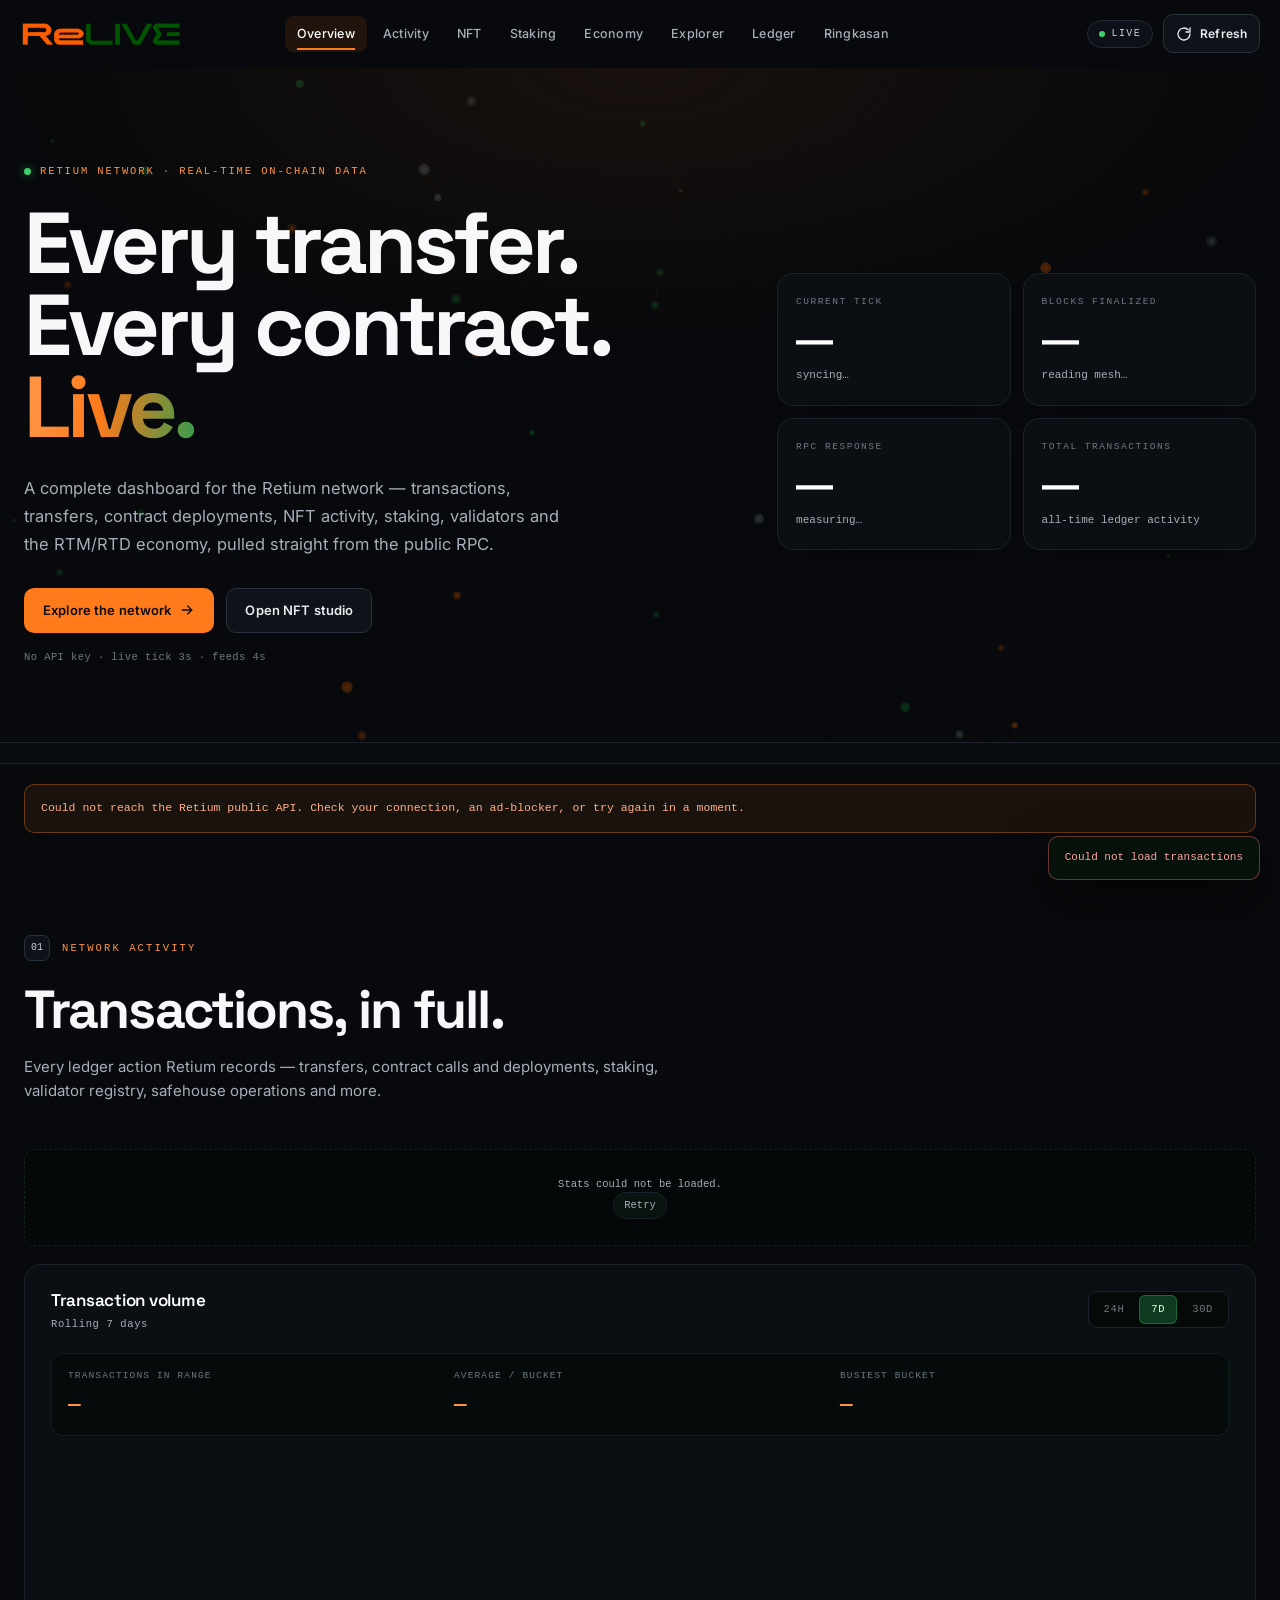
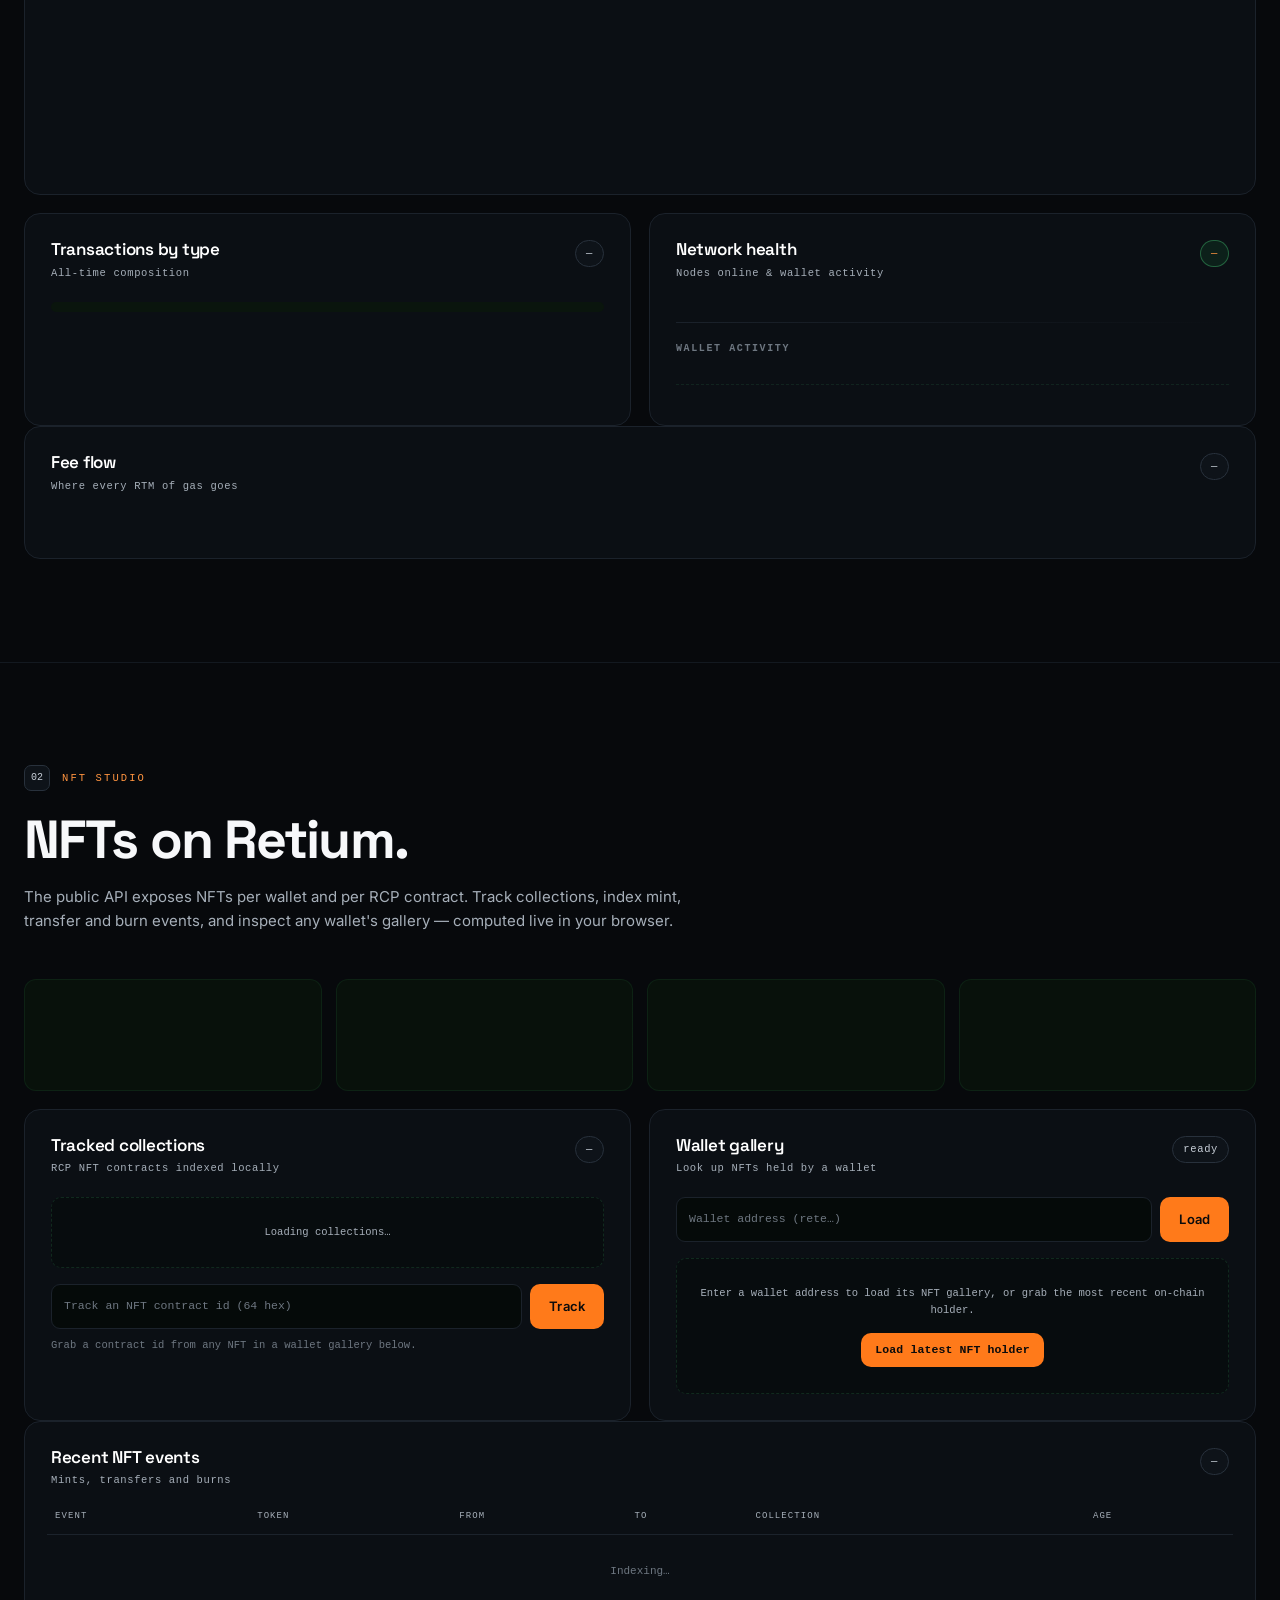
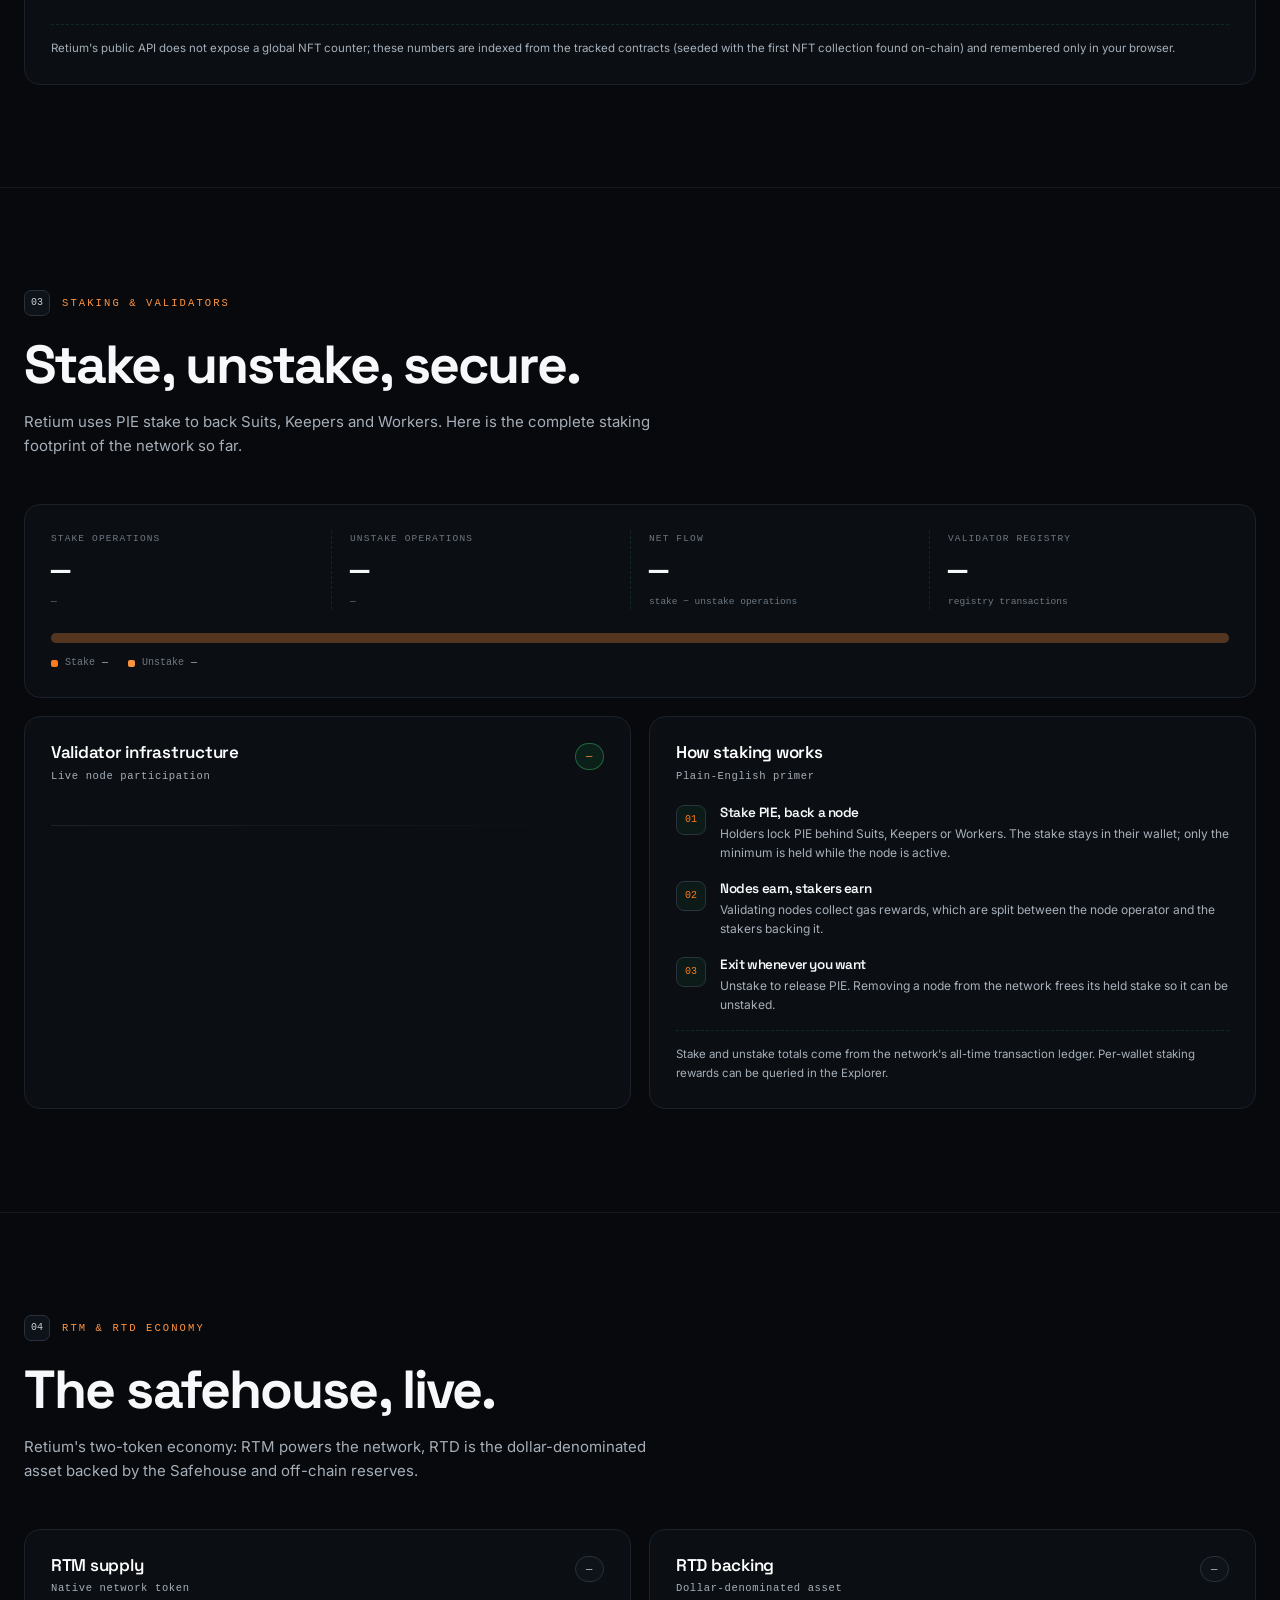
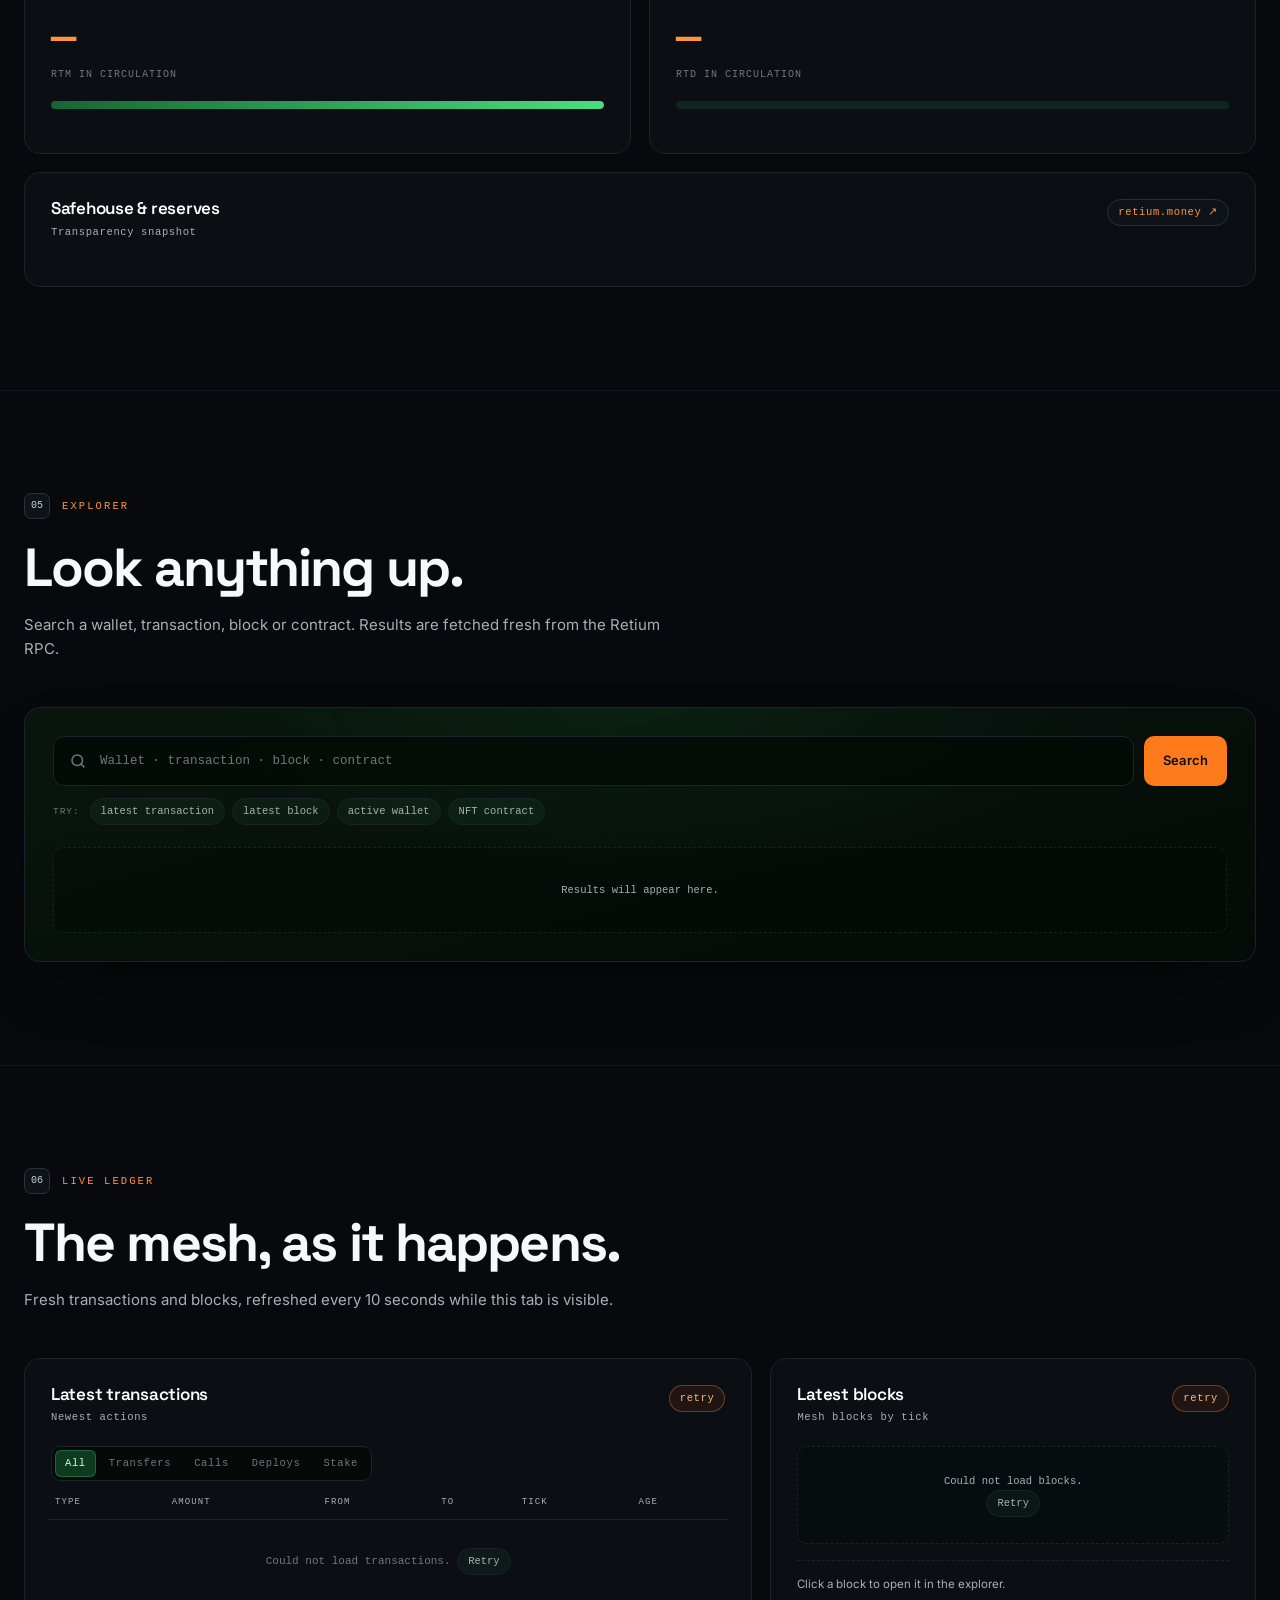
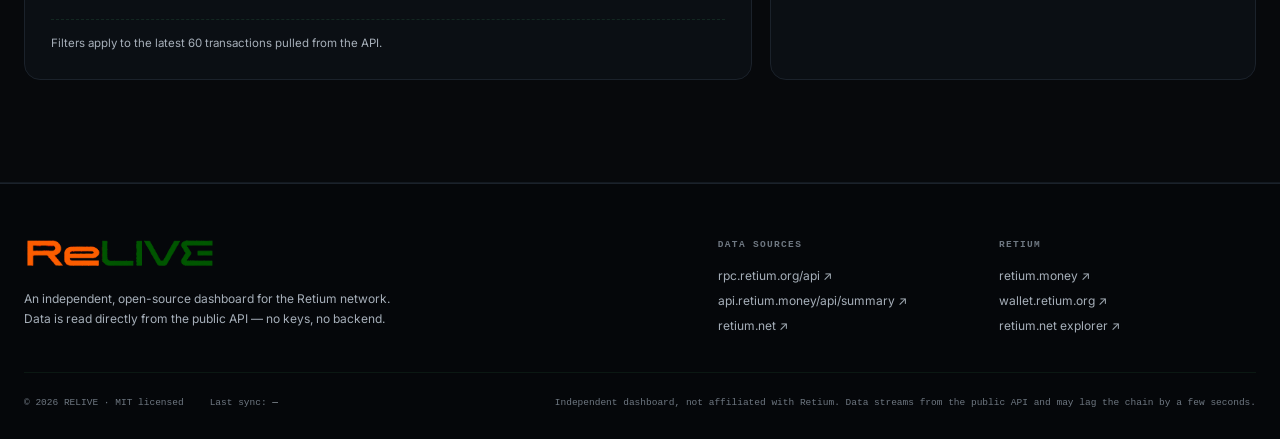
==== commit a8867bf6: "Add ringkasan: explorer-free live network snapshot" ====
--- a/index.html
+++ b/index.html
@@ -35,6 +35,7 @@
         <a class="nav-link" href="#economy">Economy</a>
         <a class="nav-link" href="#explorer">Explorer</a>
         <a class="nav-link" href="#ledger">Ledger</a>
+        <a class="nav-link" href="ringkasan/index.html">Ringkasan</a>
       </nav>
 
       <div class="header-tools">
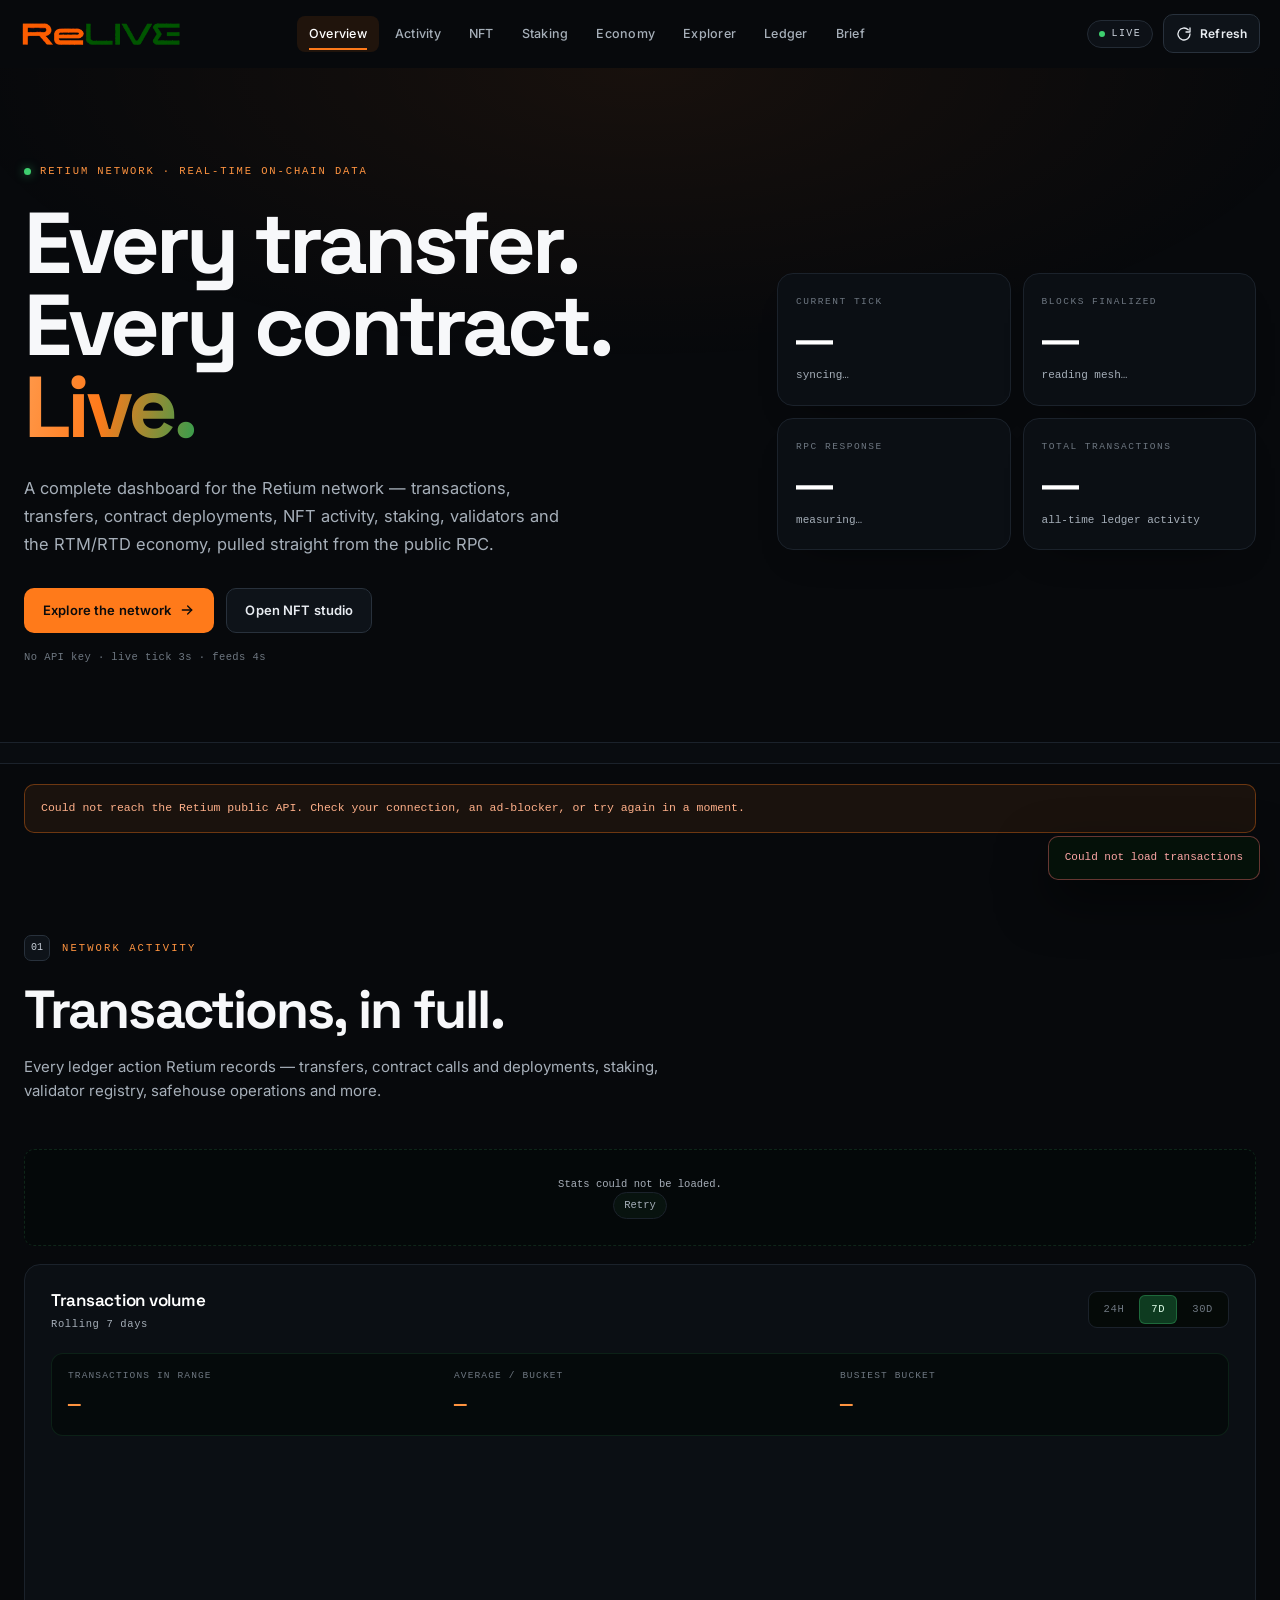
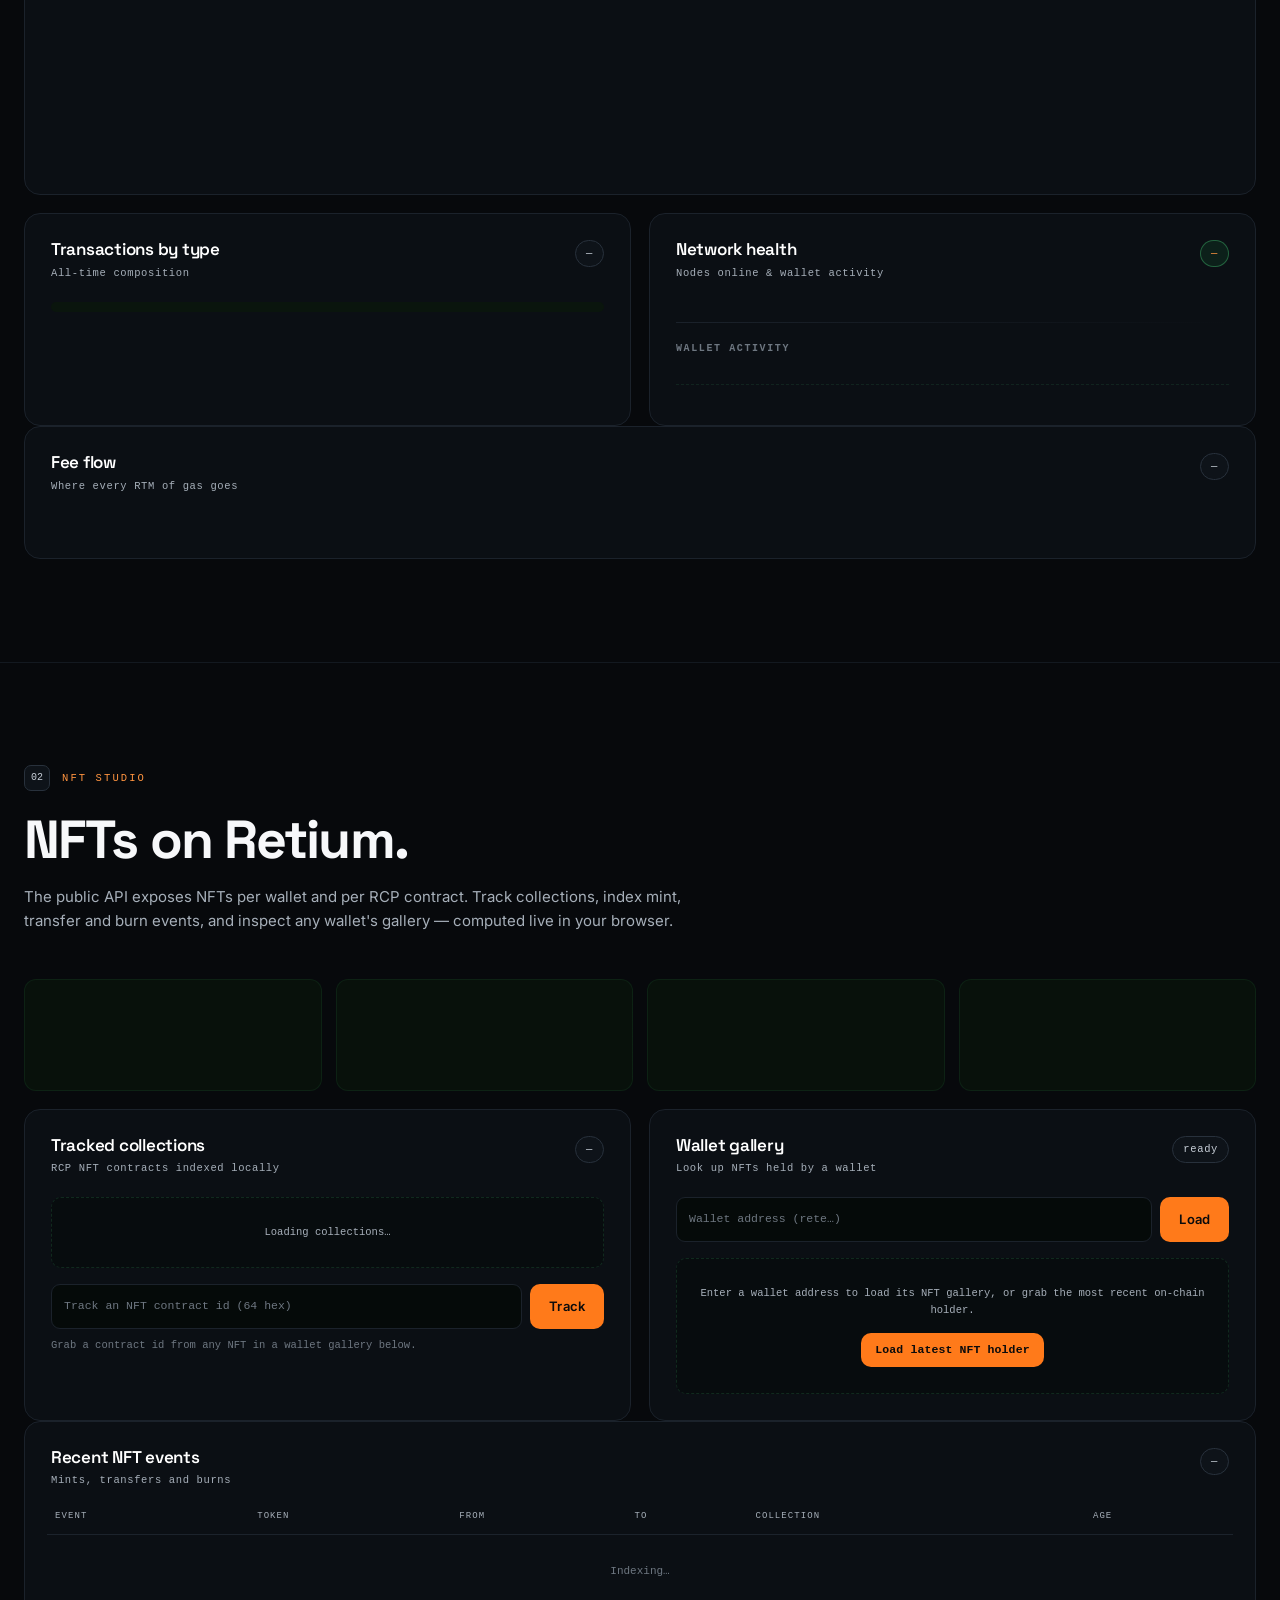
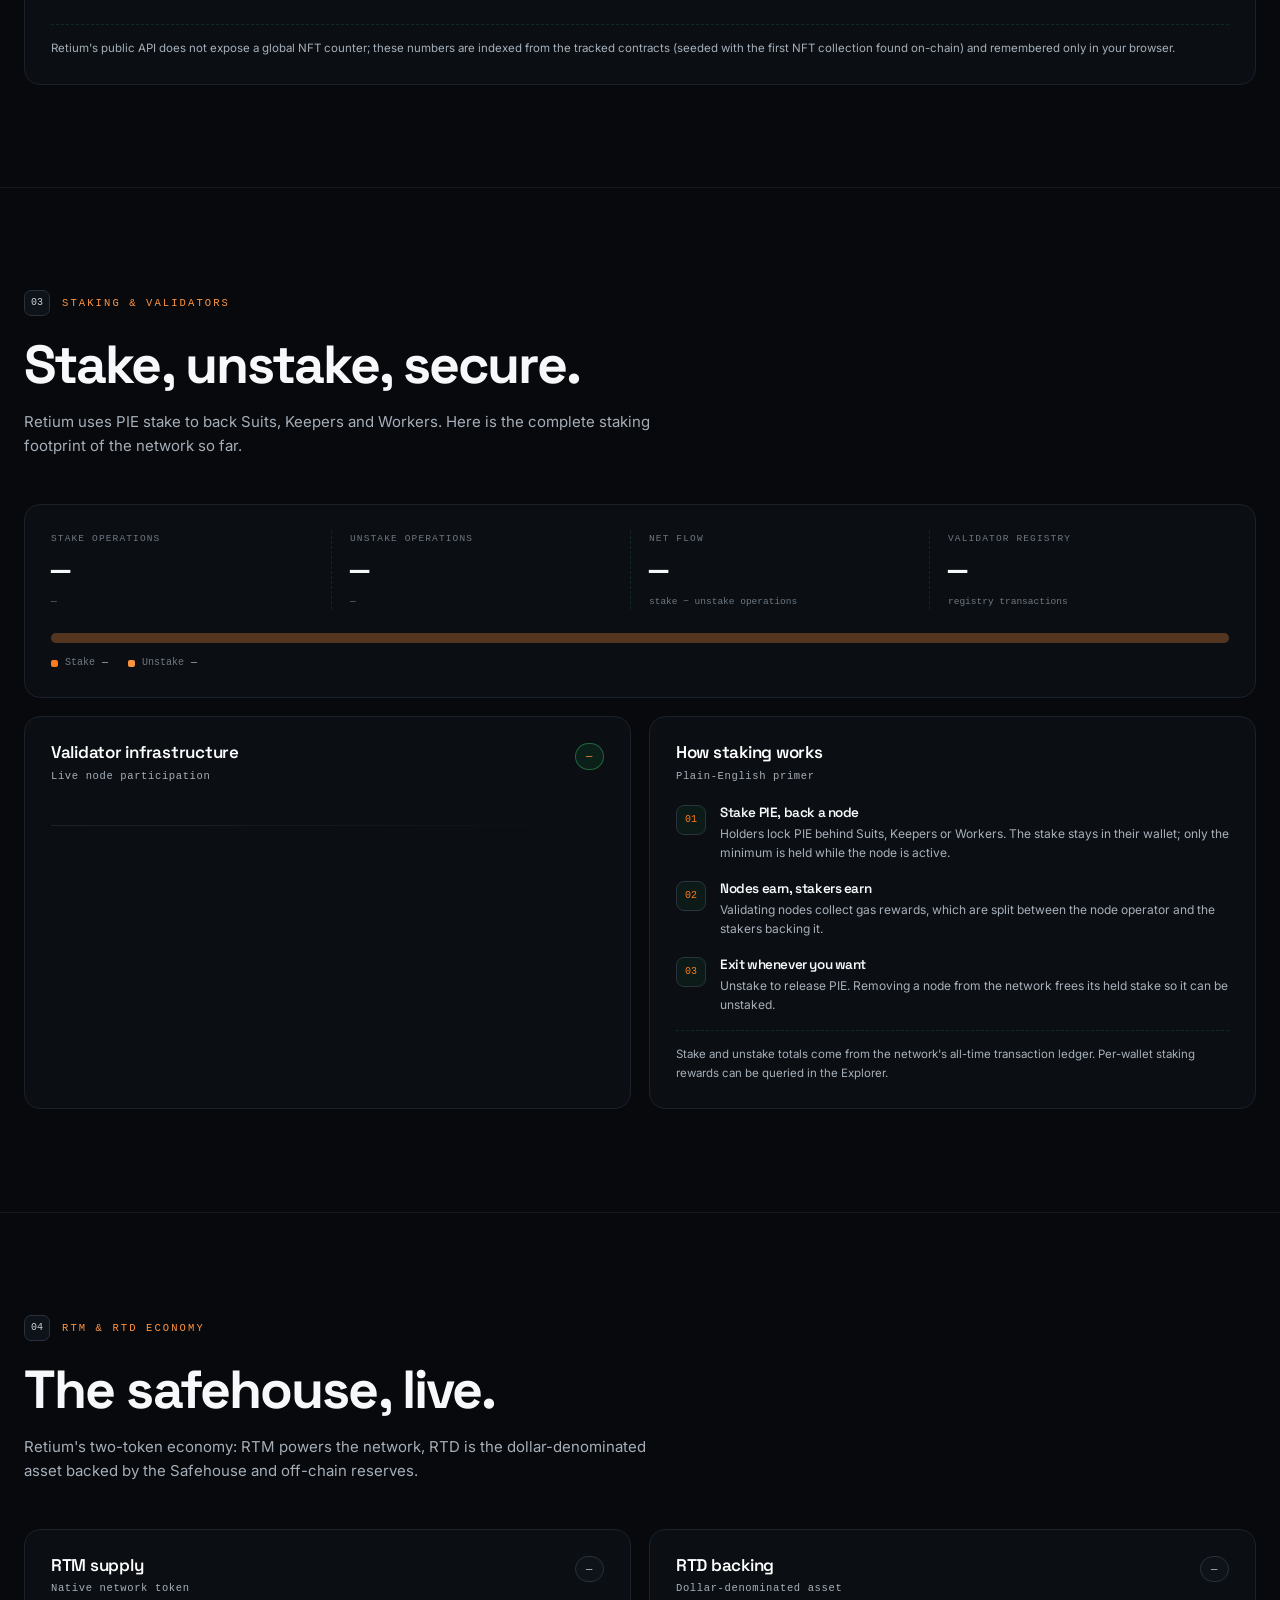
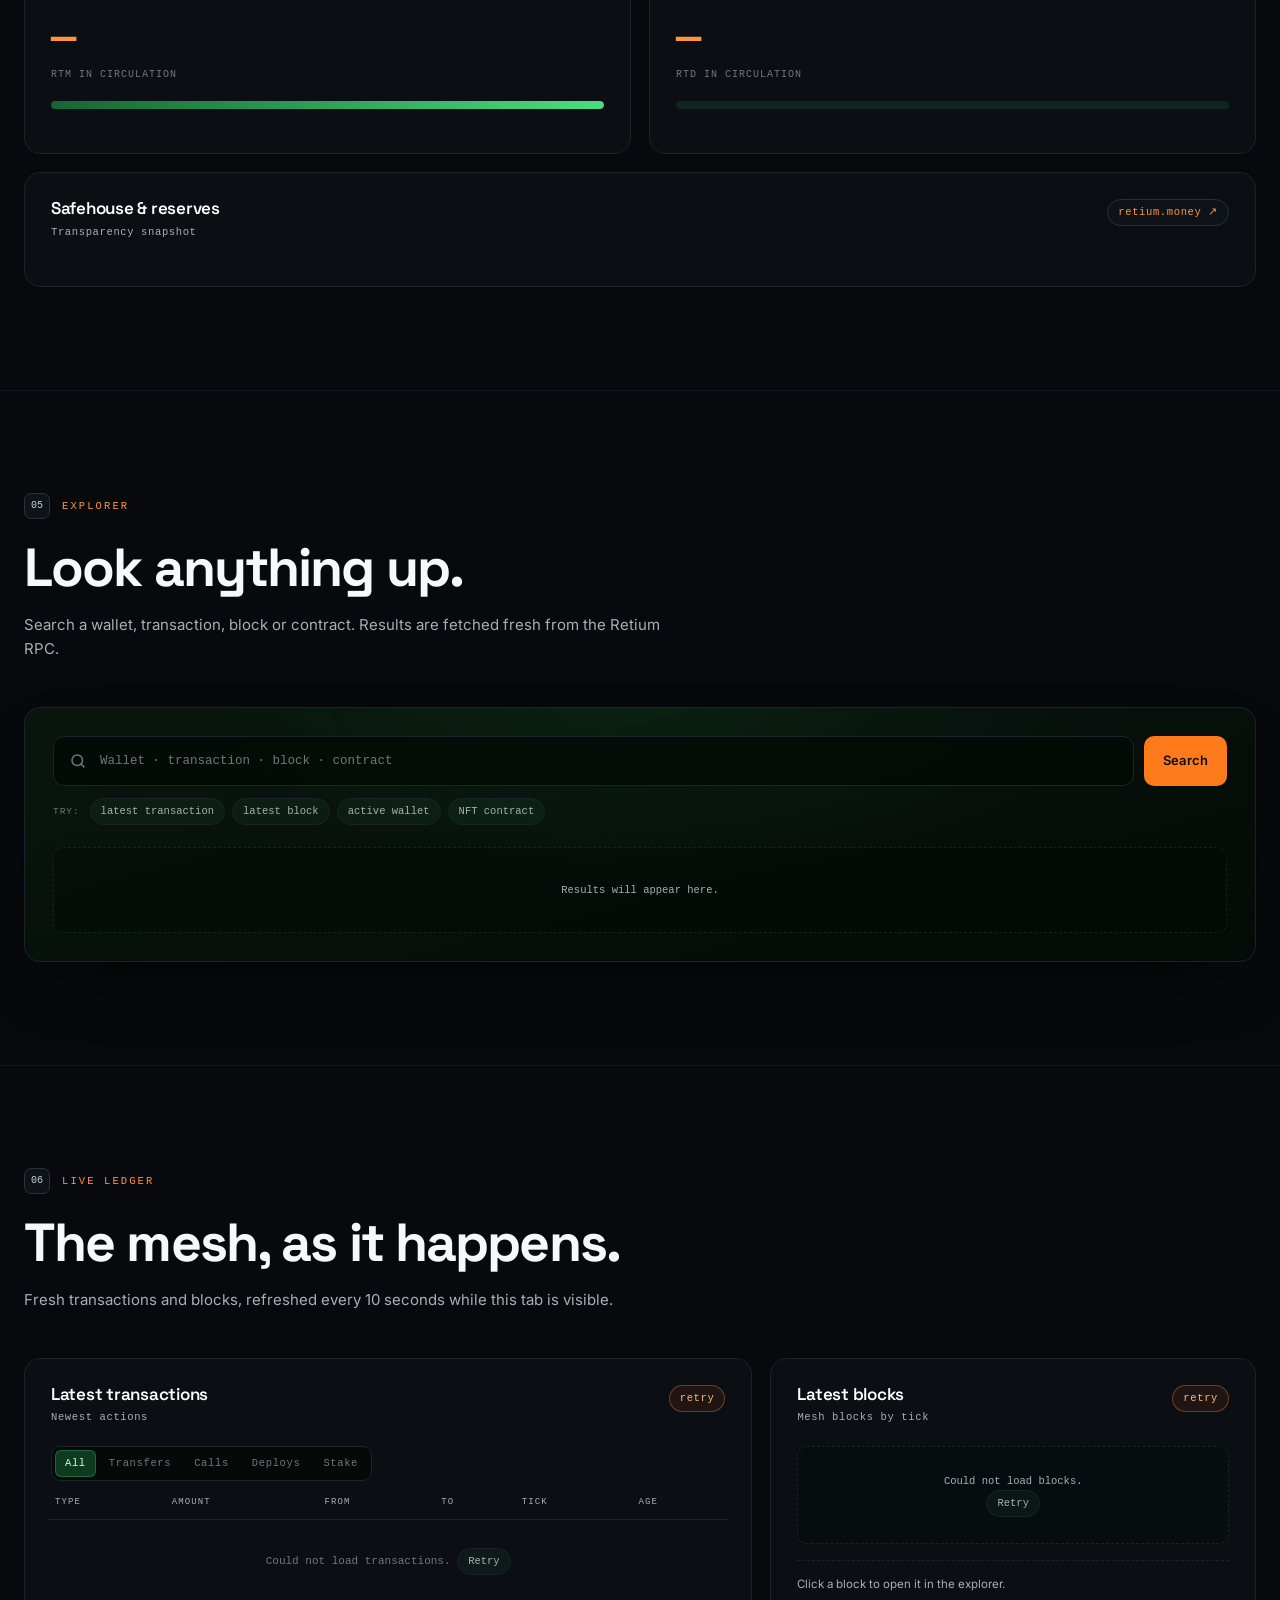
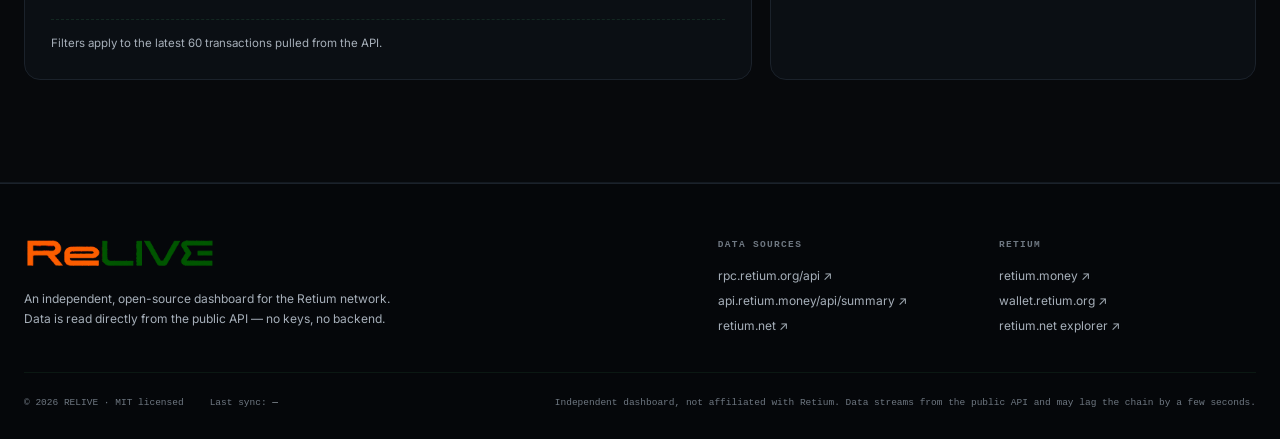
==== commit 9414a6f8: "Rebuild brief page in the explorer design language: editorial one-pager, live readout, real NFT art" ====
--- a/index.html
+++ b/index.html
@@ -35,7 +35,7 @@
         <a class="nav-link" href="#economy">Economy</a>
         <a class="nav-link" href="#explorer">Explorer</a>
         <a class="nav-link" href="#ledger">Ledger</a>
-        <a class="nav-link" href="ringkasan/index.html">Ringkasan</a>
+        <a class="nav-link" href="ringkasan/index.html">Brief</a>
       </nav>
 
       <div class="header-tools">
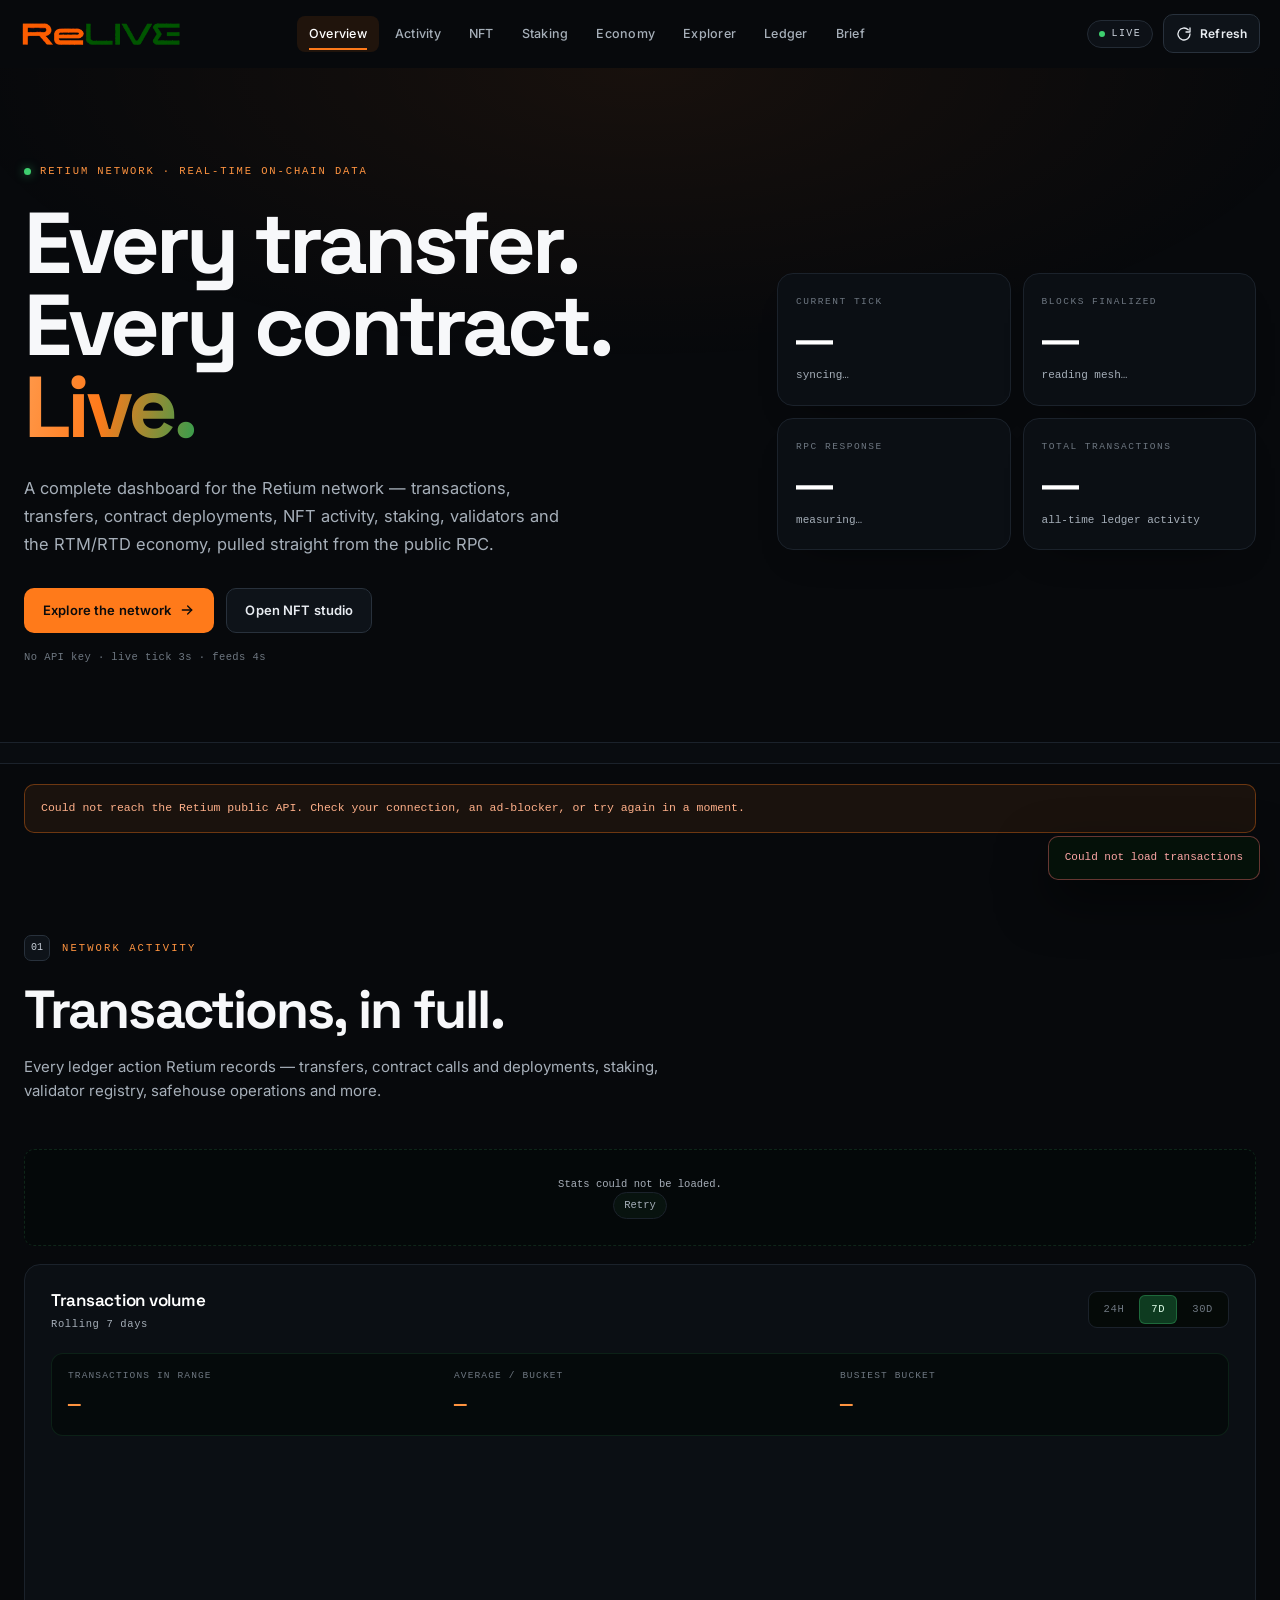
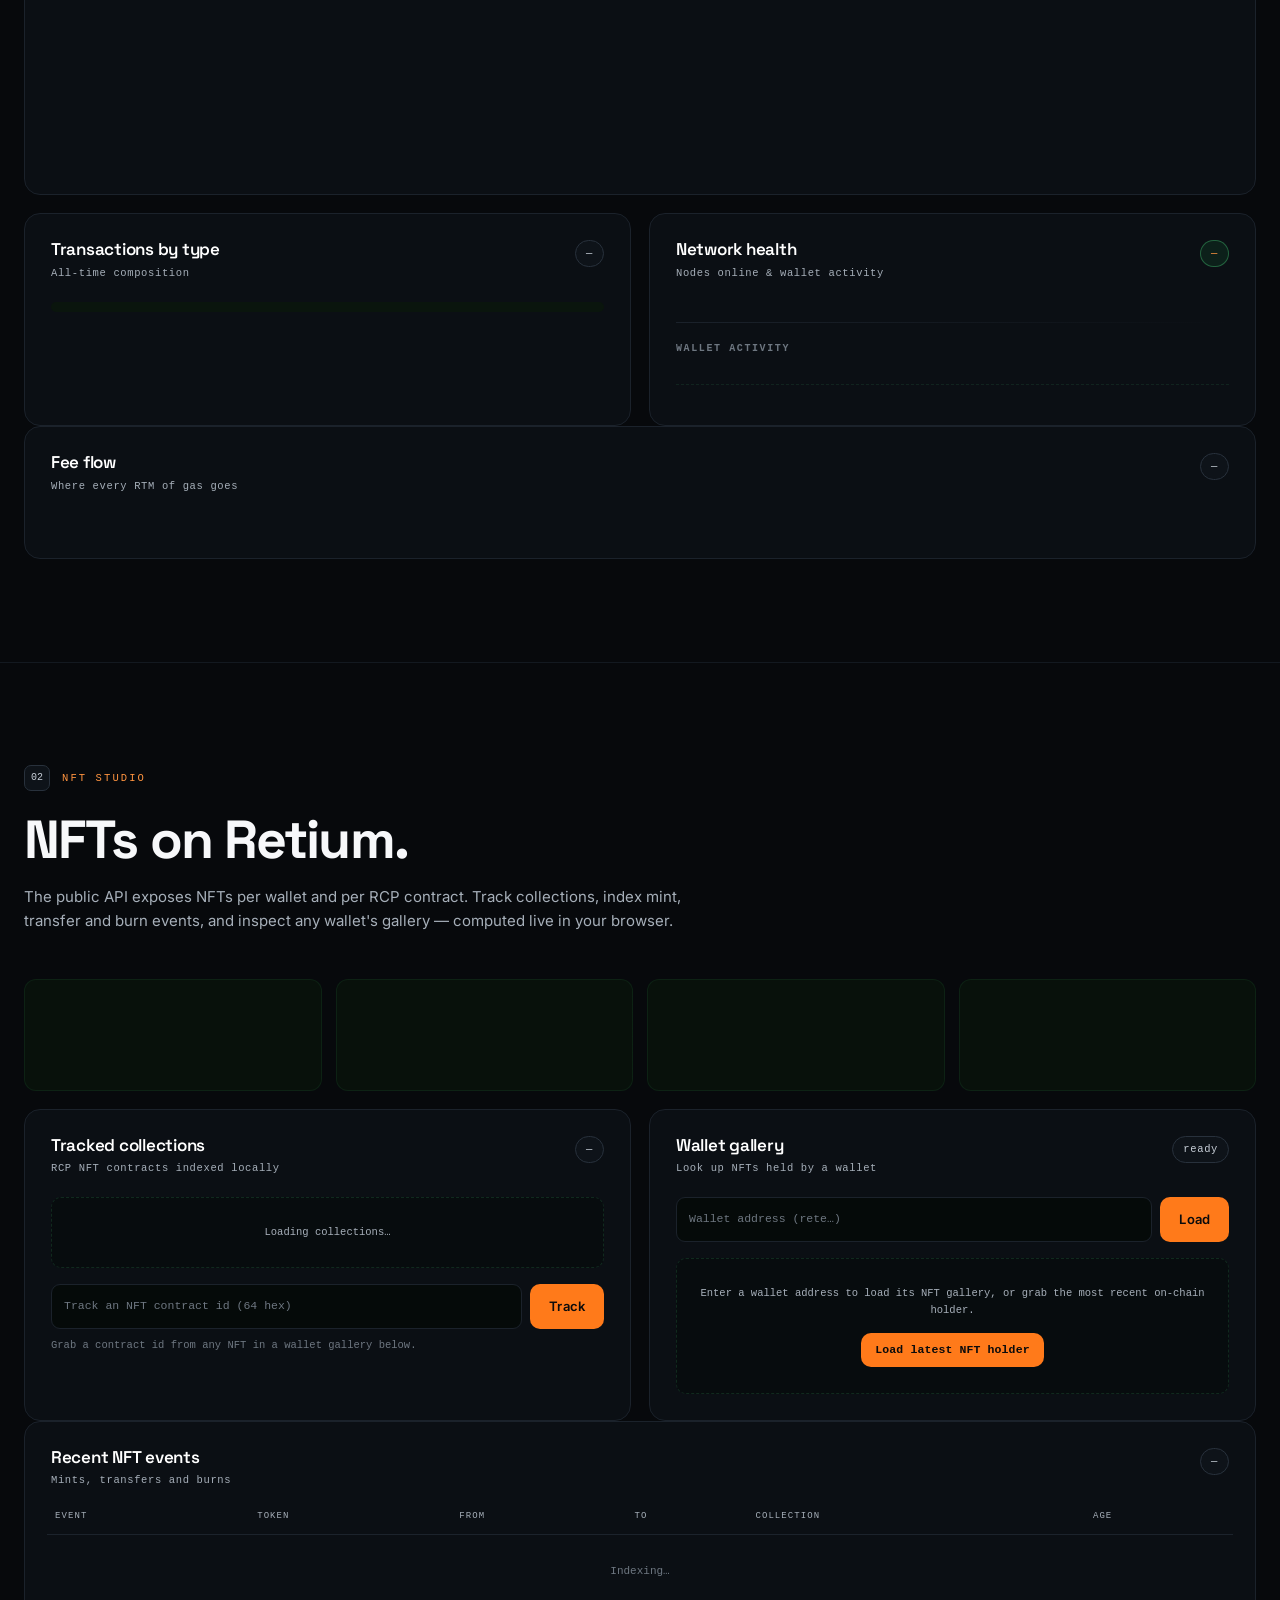
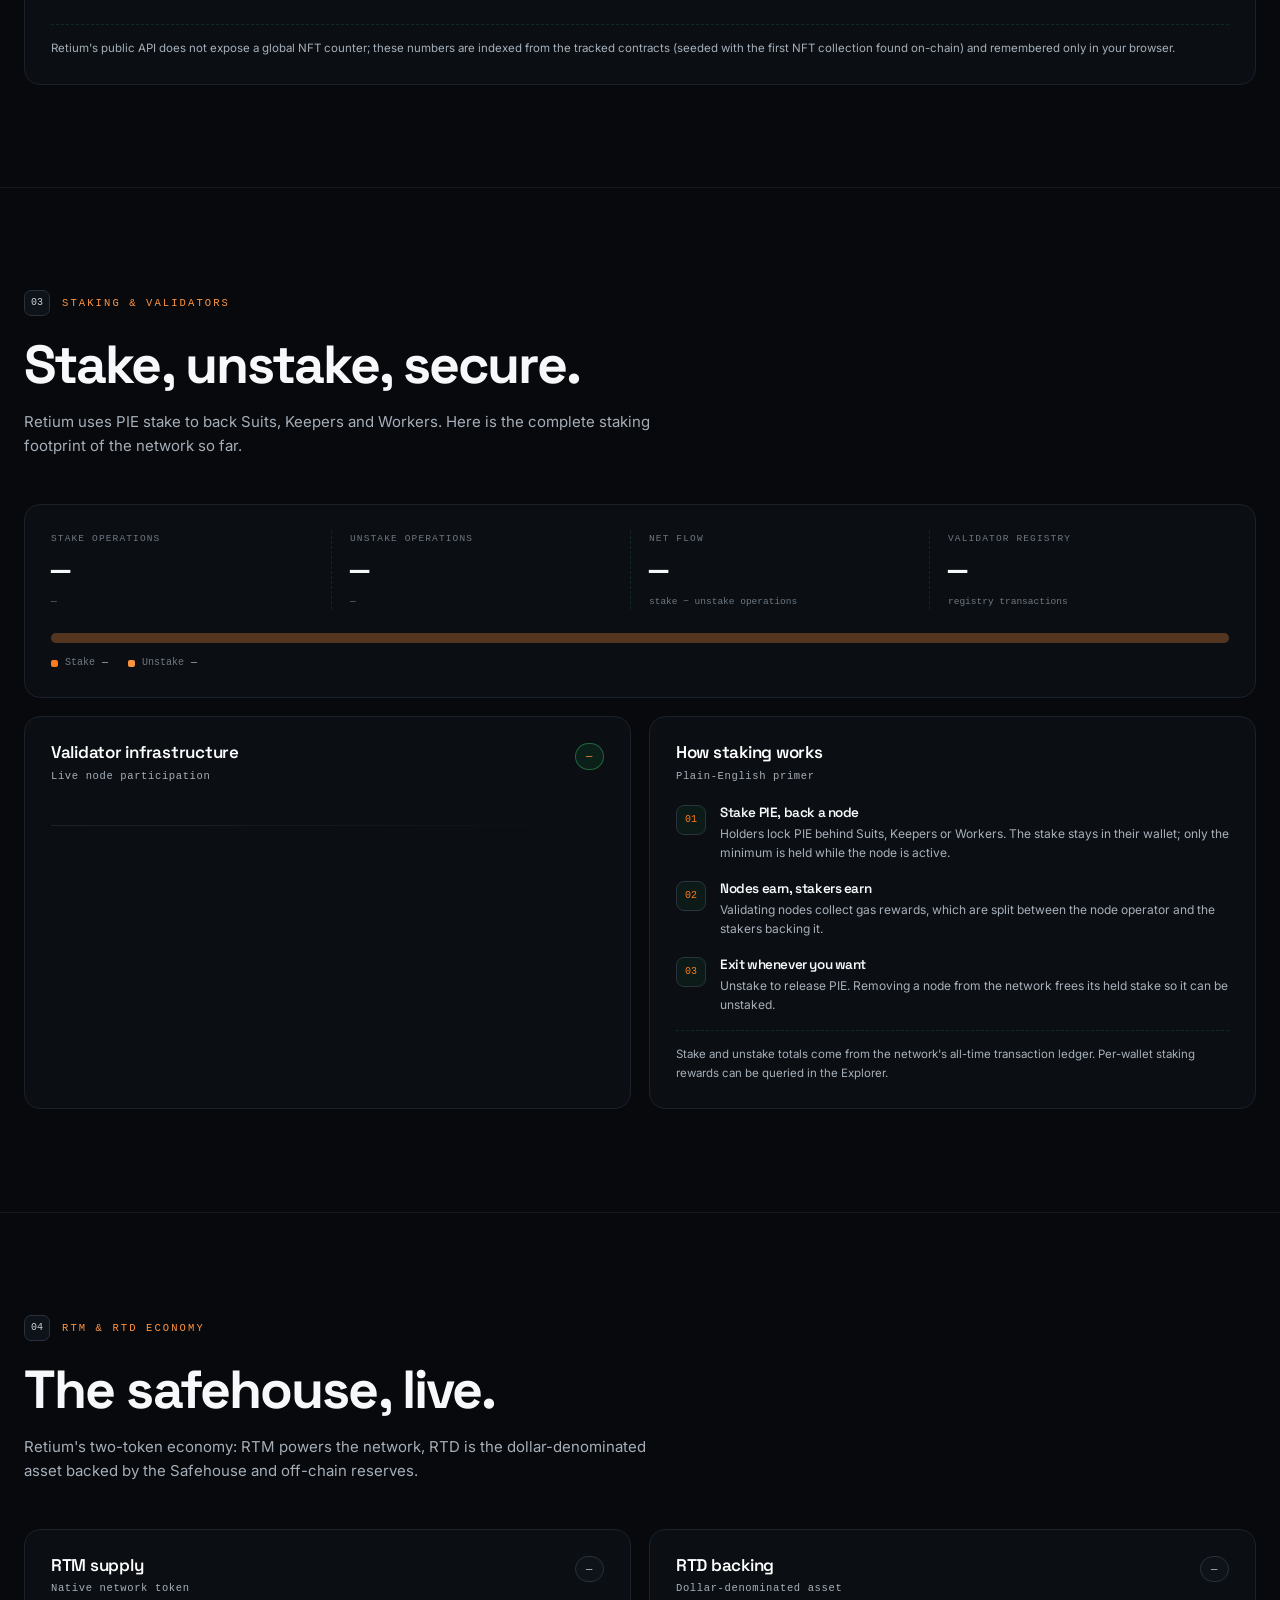
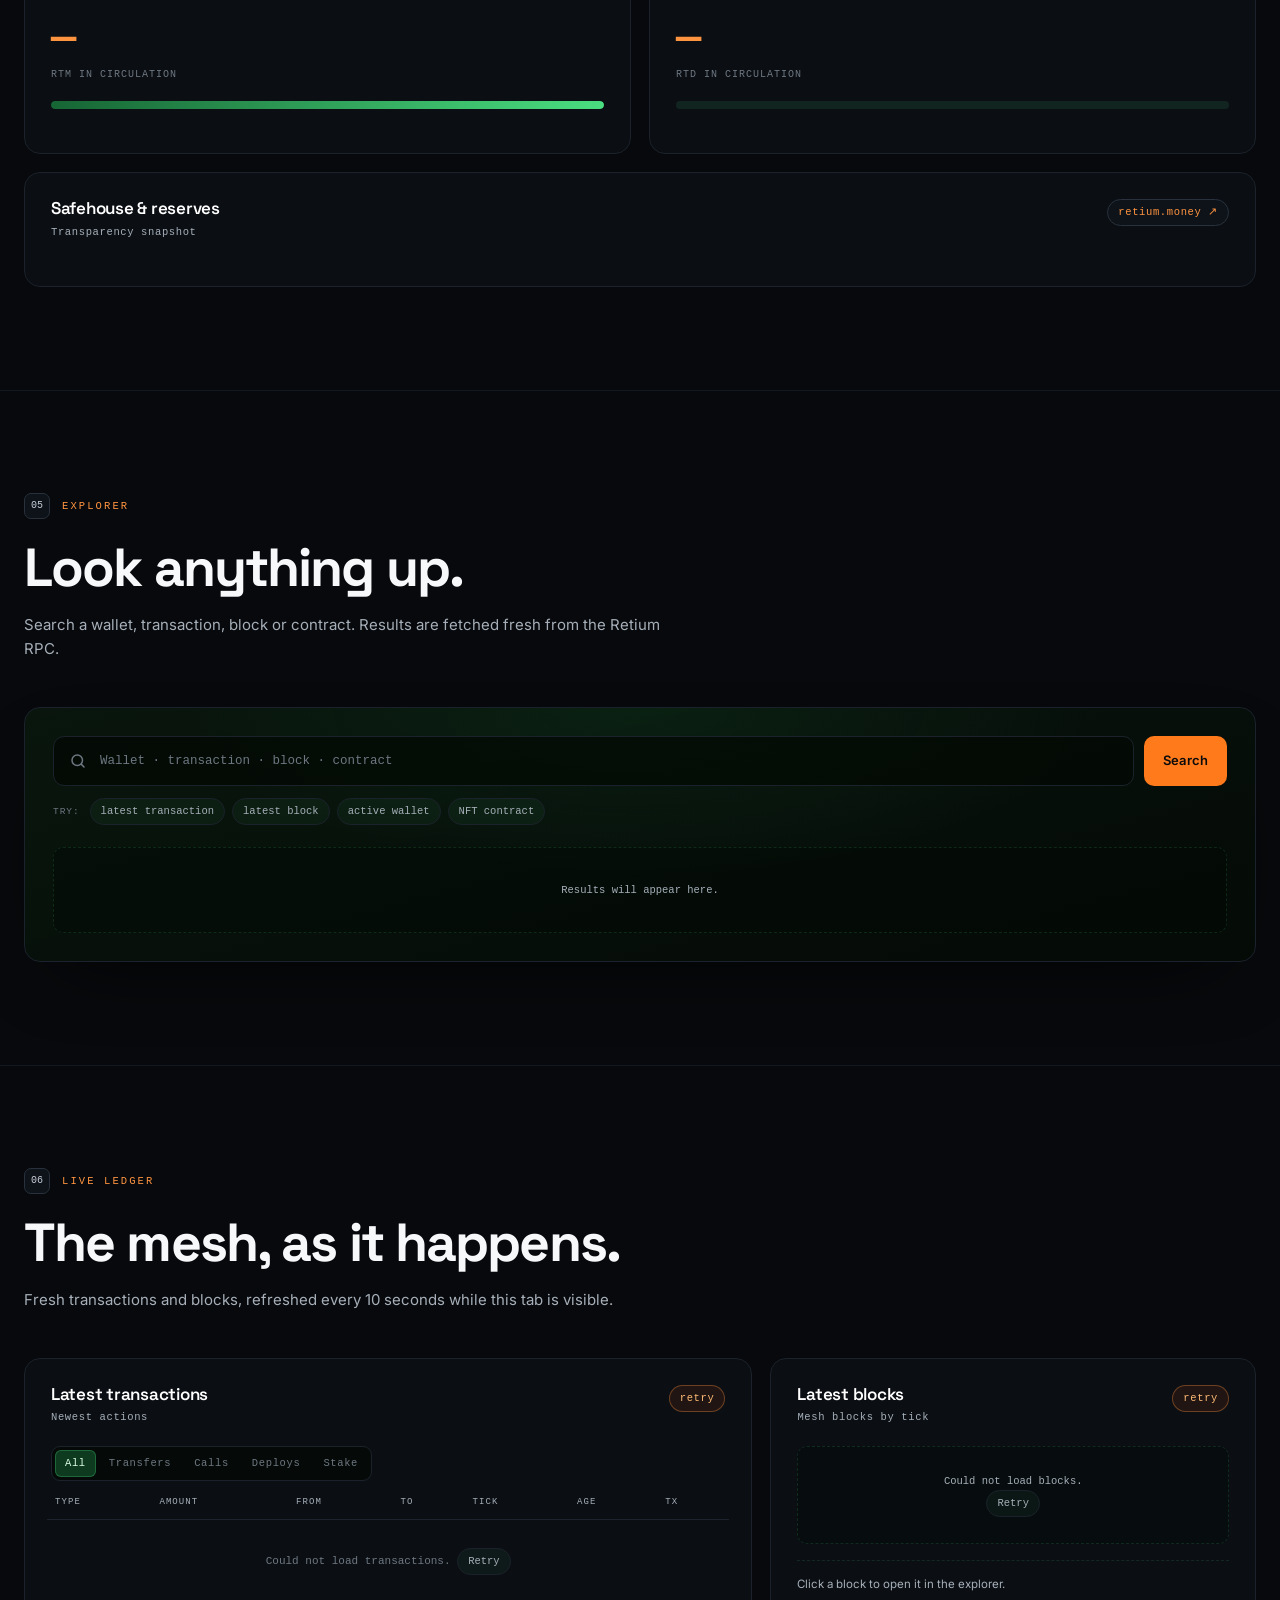
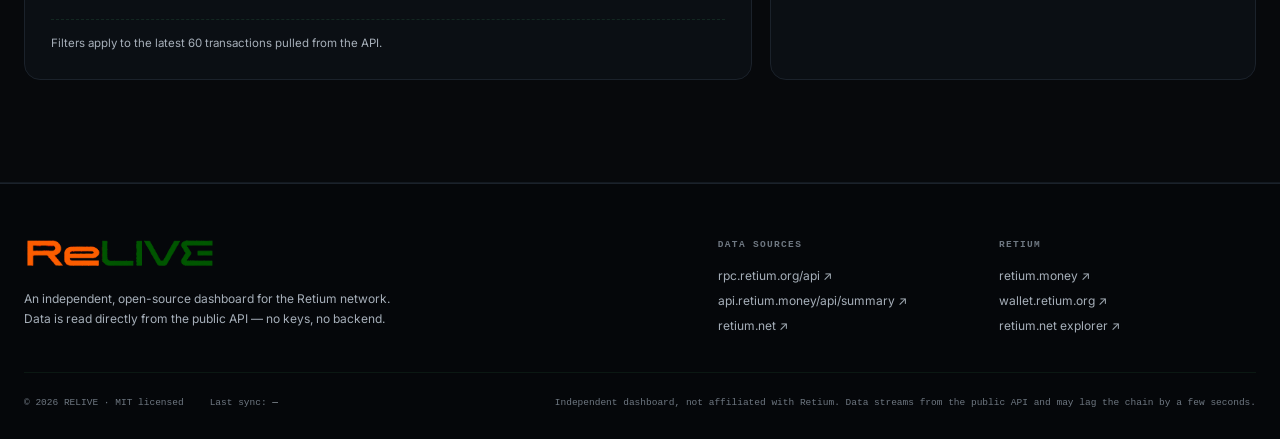
==== commit 62597a10: "Make IDs copyable and expand the token checker" ====
--- a/index.html
+++ b/index.html
@@ -494,10 +494,11 @@
                     <th>To</th>
                     <th class="hide-sm">Tick</th>
                     <th>Age</th>
+                    <th class="hide-sm">TX</th>
                   </tr>
                 </thead>
                 <tbody id="tx-body">
-                  <tr><td colspan="6" class="empty-cell">Loading transactions…</td></tr>
+                  <tr><td colspan="7" class="empty-cell">Loading transactions…</td></tr>
                 </tbody>
               </table>
             </div>
--- a/assets/styles.css
+++ b/assets/styles.css
@@ -881,6 +881,7 @@
   background: rgba(3, 9, 5, 0.5);
 }
 .ledger-chips b { color: var(--muted); font-weight: 500; }
+.ledger-chips small { font-size: inherit; color: var(--muted-2); }
 
 /* ---------- fees ---------- */
 .fee-grid {
@@ -1762,6 +1763,21 @@
 }
 .footer-bottom b { color: var(--muted); font-weight: 500; }
 .footer-note { margin-left: auto; }
+
+/* ---------- copyable values ---------- */
+.copyable {
+  cursor: pointer;
+  font-style: normal;
+  border-bottom: 1px dotted rgba(255, 122, 26, 0.4);
+  border-bottom-color: color-mix(in srgb, var(--green) 45%, transparent);
+  transition: color 0.15s ease, border-color 0.15s ease;
+}
+.copyable:hover { color: var(--text); border-bottom-color: var(--green); }
+.copyable:focus-visible {
+  outline: 2px solid var(--green);
+  outline-offset: 2px;
+  border-radius: 2px;
+}
 
 /* ---------- toast ---------- */
 .toast {
